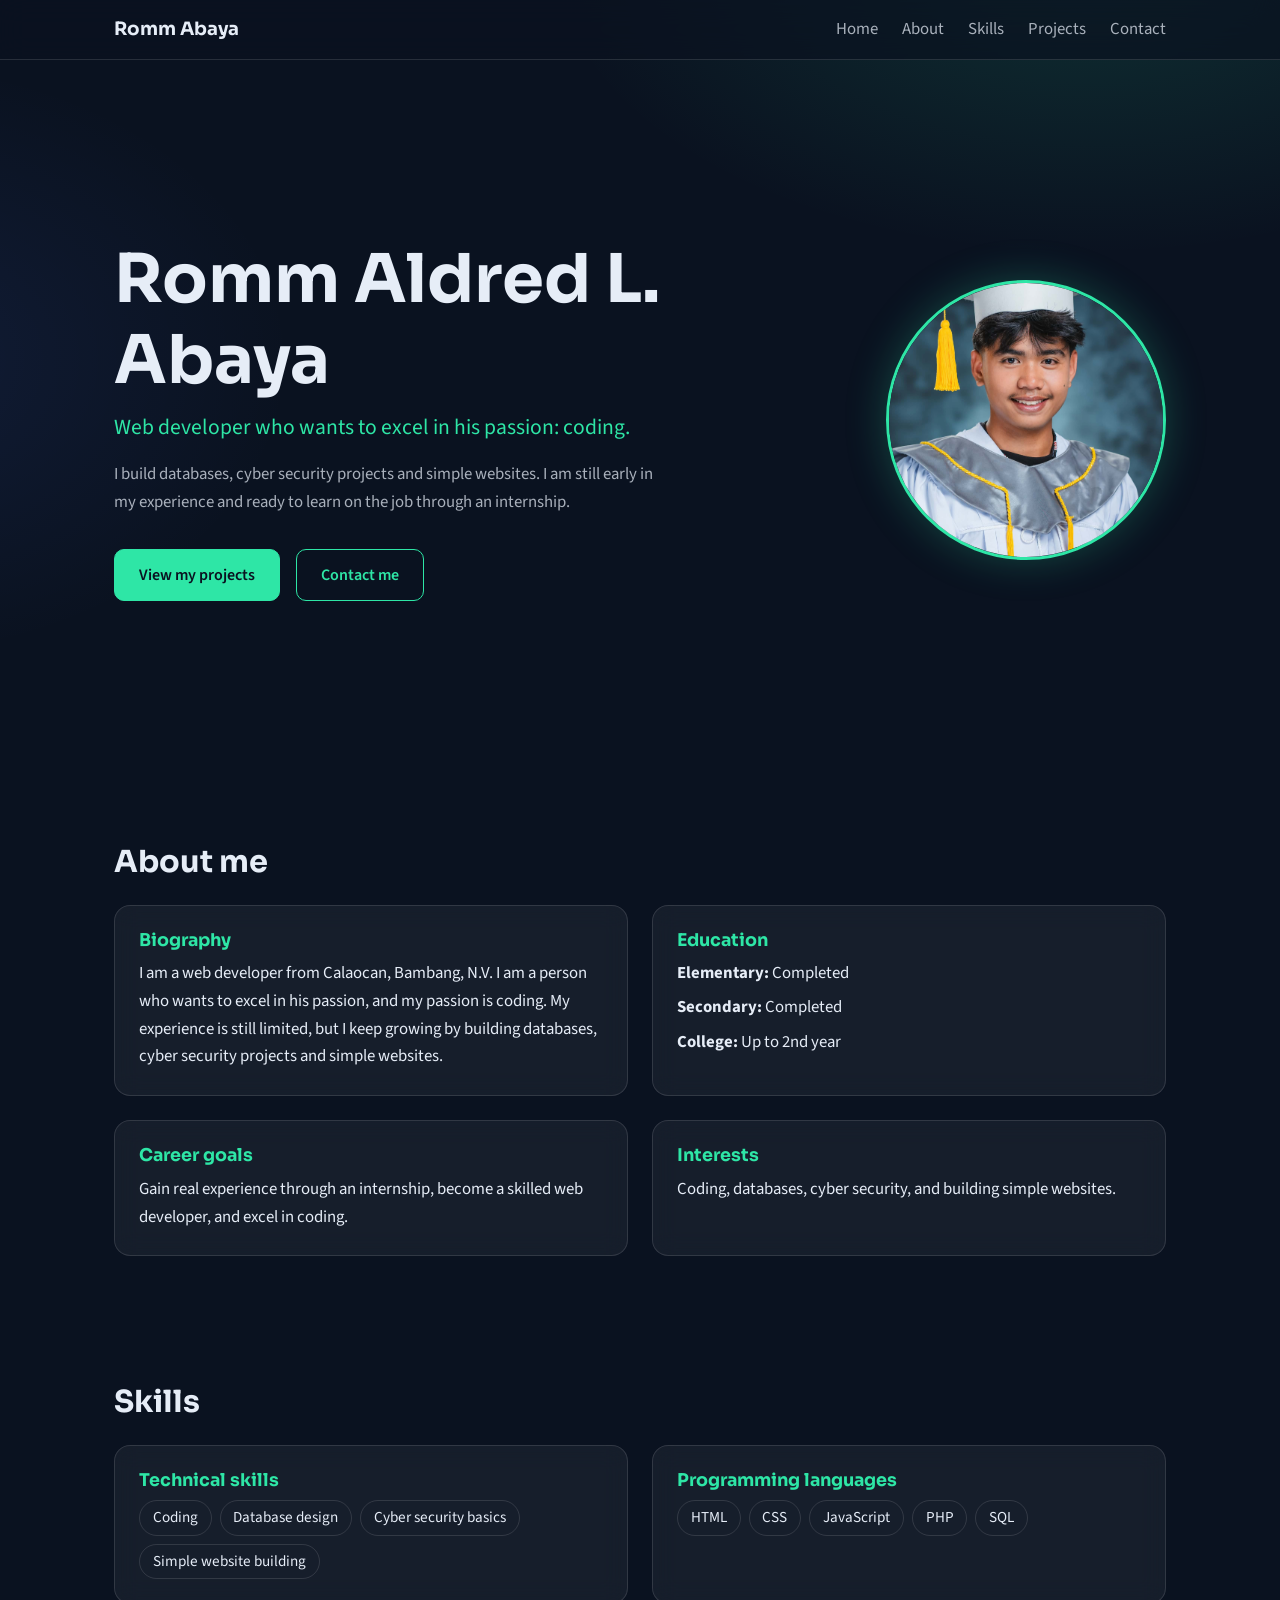
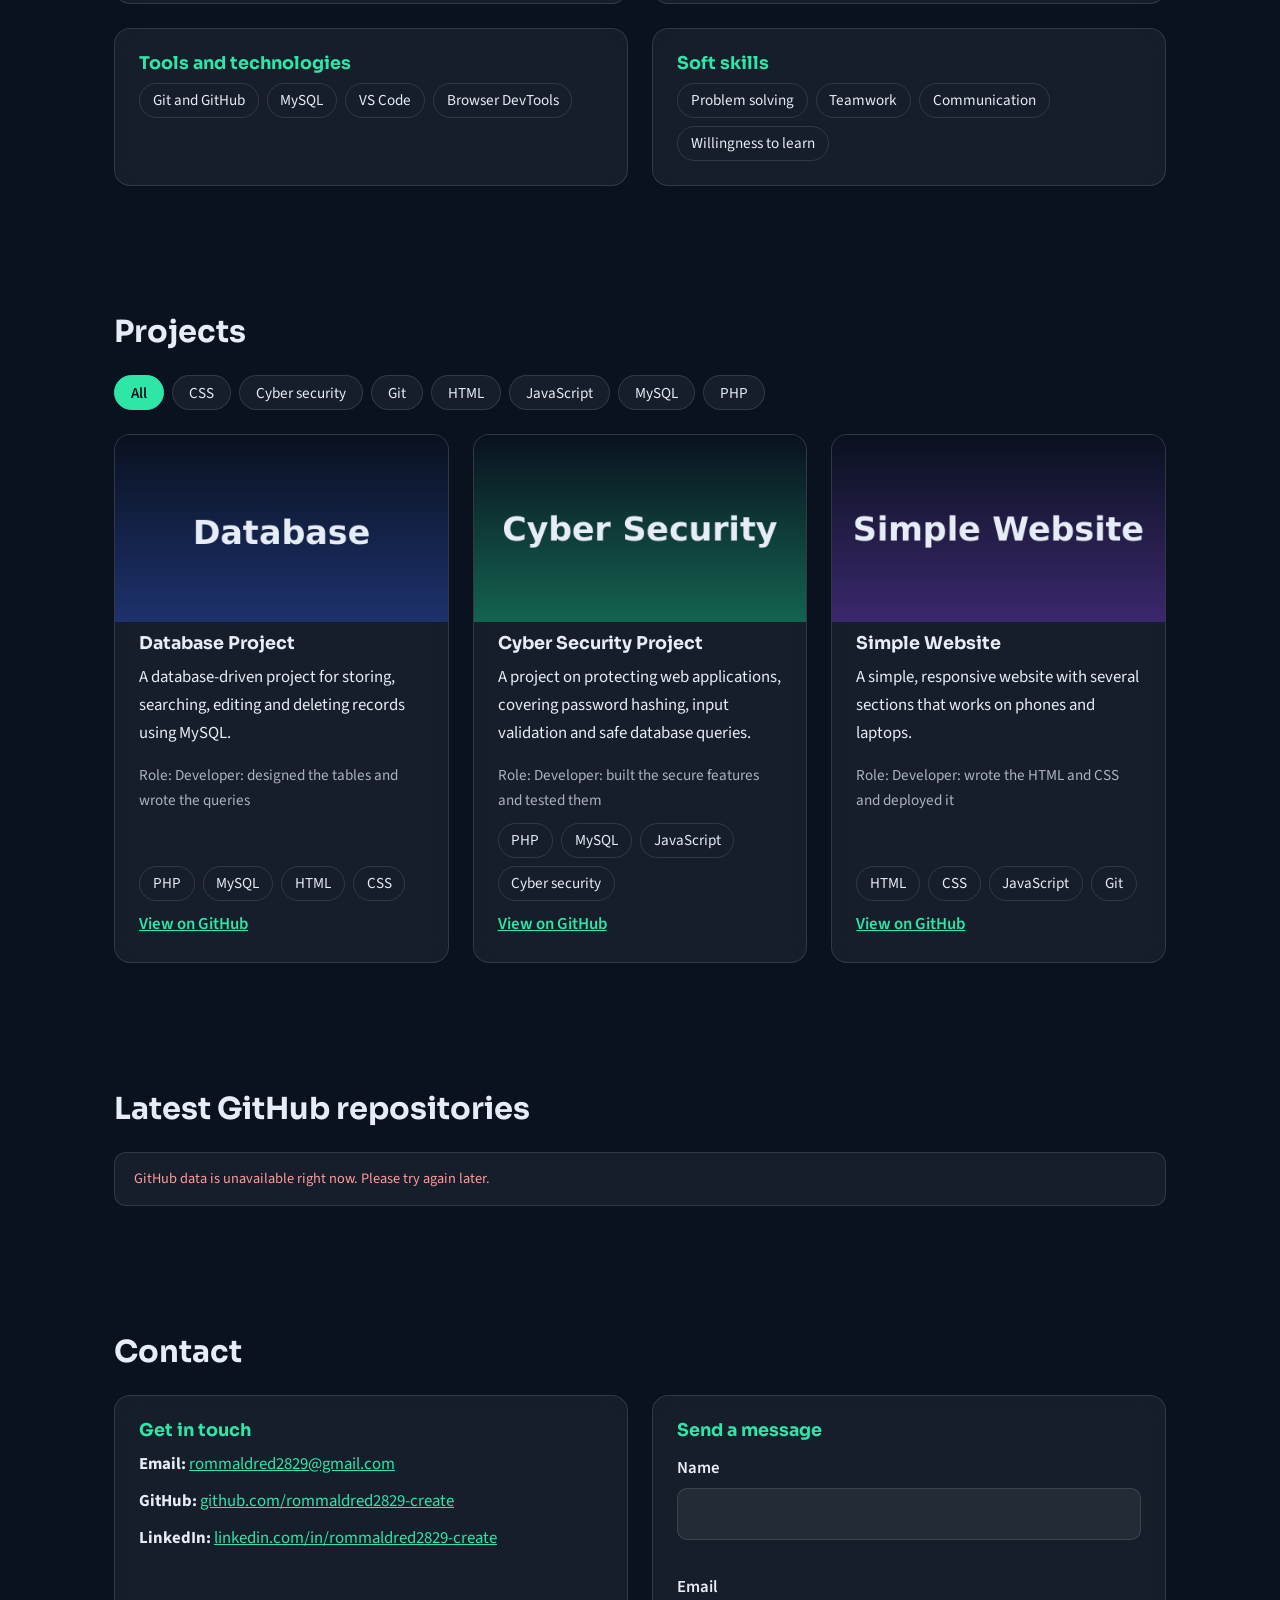
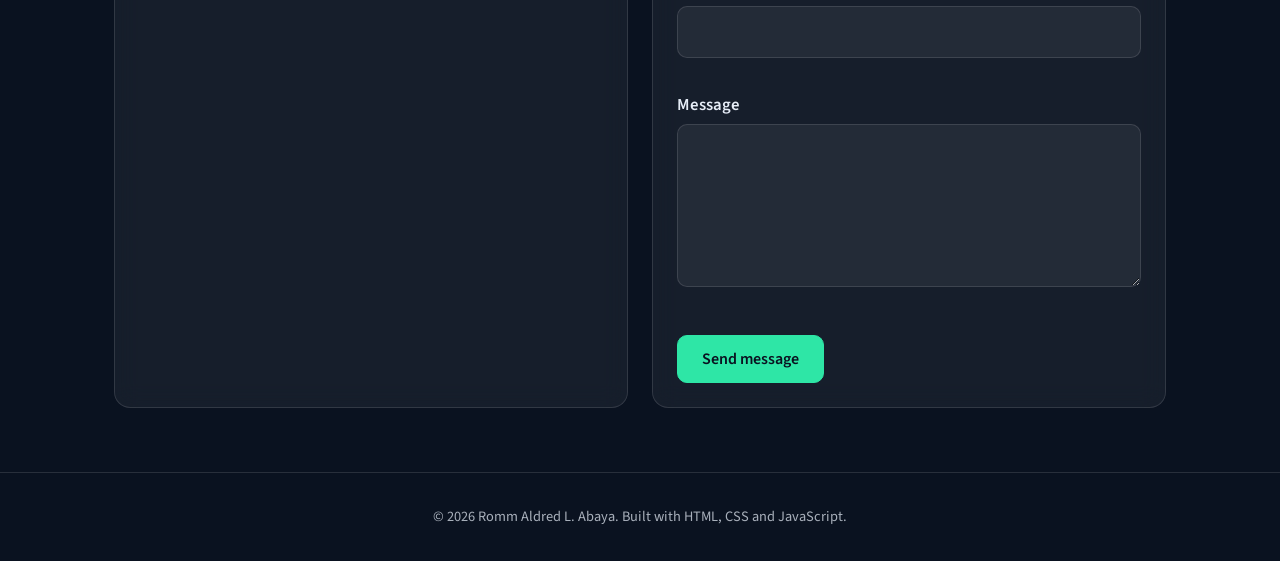
==== index.html @ c10dbfee "First version of my portfolio" ====
<!DOCTYPE html>
<html lang="en">
<head>
  <meta charset="UTF-8">
  <meta name="viewport" content="width=device-width, initial-scale=1.0">
  <meta name="description" content="Personal portfolio of Romm Aldred L. Abaya, web developer.">
  <title>Romm Aldred L. Abaya | Web Developer Portfolio</title>
  <link rel="preconnect" href="https://fonts.googleapis.com">
  <link rel="preconnect" href="https://fonts.gstatic.com" crossorigin>
  <link href="https://fonts.googleapis.com/css2?family=Sora:wght@500;700&family=Source+Sans+3:wght@400;600&display=swap" rel="stylesheet">
  <link rel="stylesheet" href="css/style.css">
</head>
<body>

  <!-- NAVIGATION -->
  <header class="site-header">
    <nav class="navbar" aria-label="Main navigation">
      <a href="#home" class="brand">Romm Abaya</a>
      <ul class="nav-links">
        <li><a href="#home">Home</a></li>
        <li><a href="#about">About</a></li>
        <li><a href="#skills">Skills</a></li>
        <li><a href="#projects">Projects</a></li>
        <li><a href="#contact">Contact</a></li>
      </ul>
    </nav>
  </header>

  <main>
    <!-- 1. HOME -->
    <section id="home" class="section hero">
      <div class="hero-text">
        <h1>Romm Aldred L. Abaya</h1>
        <p class="tagline">Web developer who wants to excel in his passion: coding.</p>
        <p class="intro">I build databases, cyber security projects and simple websites. I am still early in my experience and ready to learn on the job through an internship.</p>
        <div class="cta-group">
          <a href="#projects" class="btn btn-primary">View my projects</a>
          <a href="#contact" class="btn btn-ghost">Contact me</a>
        </div>
      </div>
      <img class="profile-photo" src="images/image2/rom.jpg" alt="Profile photo of Romm Aldred L. Abaya" width="280" height="280">
    </section>

    <!-- 2. ABOUT -->
    <section id="about" class="section">
      <h2>About me</h2>
      <div class="grid grid-2">
        <article class="glass">
          <h3>Biography</h3>
          <p>I am a web developer from Calaocan, Bambang, N.V. I am a person who wants to excel in his passion, and my passion is coding. My experience is still limited, but I keep growing by building databases, cyber security projects and simple websites.</p>
        </article>
        <article class="glass">
          <h3>Education</h3>
          <p><strong>Elementary:</strong> Completed</p>
          <p><strong>Secondary:</strong> Completed</p>
          <p><strong>College:</strong> Up to 2nd year</p>
        </article>
        <article class="glass">
          <h3>Career goals</h3>
          <p>Gain real experience through an internship, become a skilled web developer, and excel in coding.</p>
        </article>
        <article class="glass">
          <h3>Interests</h3>
          <p>Coding, databases, cyber security, and building simple websites.</p>
        </article>
      </div>
    </section>

    <!-- 3. SKILLS -->
    <section id="skills" class="section">
      <h2>Skills</h2>
      <div class="grid grid-2">
        <article class="glass">
          <h3>Technical skills</h3>
          <ul class="chips">
            <li>Coding</li><li>Database design</li><li>Cyber security basics</li><li>Simple website building</li>
          </ul>
        </article>
        <article class="glass">
          <h3>Programming languages</h3>
          <ul class="chips">
            <li>HTML</li><li>CSS</li><li>JavaScript</li><li>PHP</li><li>SQL</li>
          </ul>
        </article>
        <article class="glass">
          <h3>Tools and technologies</h3>
          <ul class="chips">
            <li>Git and GitHub</li><li>MySQL</li><li>VS Code</li><li>Browser DevTools</li>
          </ul>
        </article>
        <article class="glass">
          <h3>Soft skills</h3>
          <ul class="chips">
            <li>Problem solving</li><li>Teamwork</li><li>Communication</li><li>Willingness to learn</li>
          </ul>
        </article>
      </div>
    </section>

    <!-- 4. PROJECTS (loaded from data/projects.json) -->
    <section id="projects" class="section">
      <h2>Projects</h2>
      <div class="filter-bar" id="filter-bar" aria-label="Filter projects by technology"></div>
      <div class="grid grid-3" id="project-list" aria-live="polite">
        <p class="status">Loading projects...</p>
      </div>
    </section>

    <!-- 5. LATEST GITHUB REPOSITORIES (REST API) -->
    <section id="repos" class="section">
      <h2>Latest GitHub repositories</h2>
      <ul class="repo-list" id="repo-list" aria-live="polite">
        <li class="status">Loading repositories...</li>
      </ul>
    </section>

    <!-- 6. CONTACT -->
    <section id="contact" class="section">
      <h2>Contact</h2>
      <div class="grid grid-2">
        <article class="glass">
          <h3>Get in touch</h3>
          <ul class="contact-links">
            <li><strong>Email:</strong> <a href="mailto:rommaldred2829@gmail.com">rommaldred2829@gmail.com</a></li>
            <li><strong>GitHub:</strong> <a href="https://github.com/rommaldred2829-create" target="_blank" rel="noopener">github.com/rommaldred2829-create</a></li>
            <li><strong>LinkedIn:</strong> <a href="https://www.linkedin.com/in/rommaldred2829-create" target="_blank" rel="noopener">linkedin.com/in/rommaldred2829-create</a></li>
          </ul>
        </article>
        <article class="glass">
          <h3>Send a message</h3>
          <form id="contact-form" novalidate>
            <label for="name">Name</label>
            <input type="text" id="name" name="name" autocomplete="name">
            <span class="error" id="name-error"></span>

            <label for="email">Email</label>
            <input type="email" id="email" name="email" autocomplete="email">
            <span class="error" id="email-error"></span>

            <label for="message">Message</label>
            <textarea id="message" name="message" rows="5"></textarea>
            <span class="error" id="message-error"></span>

            <button type="submit" class="btn btn-primary">Send message</button>
            <p class="form-success" id="form-success" role="status" hidden>Thank you! Your message was received.</p>
          </form>
        </article>
      </div>
    </section>
  </main>

  <footer class="site-footer">
    <p>&copy; 2026 Romm Aldred L. Abaya. Built with HTML, CSS and JavaScript.</p>
  </footer>

  <script src="js/script.js"></script>
</body>
</html>
---- css/style.css ----
/* =========================================================
   Portfolio styles - Romm Aldred L. Abaya
   Theme: dark, professional, cyber security, glassmorphism
   ========================================================= */

/* ---- Color theme: 3 colors, defined once ---- */
:root {
  --bg: #0a1220;       /* deep navy background */
  --text: #e6edf7;     /* soft white text */
  --accent: #2ee6a6;   /* mint green accent */

  --glass: rgba(255, 255, 255, 0.05);
  --glass-border: rgba(255, 255, 255, 0.12);
  --muted: rgba(230, 237, 247, 0.72);

  --font-heading: "Sora", "Segoe UI", Arial, sans-serif;  /* headings */
  --font-body: "Source Sans 3", "Segoe UI", Arial, sans-serif; /* body */

  --space: 1.5rem;
  --radius: 16px;
}

* { box-sizing: border-box; margin: 0; padding: 0; }

html { scroll-behavior: smooth; scroll-padding-top: 5rem; }

body {
  font-family: var(--font-body);
  font-size: 1.05rem;
  line-height: 1.65;
  color: var(--text);
  background:
    radial-gradient(900px 500px at 85% -5%, rgba(46, 230, 166, 0.14), transparent 60%),
    radial-gradient(700px 500px at -10% 40%, rgba(80, 120, 255, 0.10), transparent 60%),
    var(--bg);
  background-attachment: fixed;
}

h1, h2, h3 { font-family: var(--font-heading); line-height: 1.2; }
h2 { font-size: 1.9rem; margin-bottom: var(--space); }
h3 { font-size: 1.1rem; margin-bottom: 0.6rem; color: var(--accent); }
a { color: var(--accent); }
img { max-width: 100%; display: block; }

:focus-visible { outline: 2px solid var(--accent); outline-offset: 3px; }

/* ---- Navigation: flexbox, sticky, hover effect ---- */
.site-header {
  position: sticky;
  top: 0;
  z-index: 100;
  background: rgba(10, 18, 32, 0.7);
  backdrop-filter: blur(14px);
  -webkit-backdrop-filter: blur(14px);
  border-bottom: 1px solid var(--glass-border);
}
.navbar {
  max-width: 1100px;
  margin: 0 auto;
  padding: 0.9rem var(--space);
  display: flex;
  justify-content: space-between;
  align-items: center;
}
.brand {
  font-family: var(--font-heading);
  font-weight: 700;
  font-size: 1.15rem;
  color: var(--text);
  text-decoration: none;
}
.nav-links { display: flex; gap: 1.5rem; list-style: none; }
.nav-links a {
  color: var(--muted);
  text-decoration: none;
  padding: 0.3rem 0;
  border-bottom: 2px solid transparent;
  transition: color 0.2s, border-color 0.2s;
}
.nav-links a:hover { color: var(--accent); border-color: var(--accent); }

/* ---- Layout ---- */
.section { max-width: 1100px; margin: 0 auto; padding: 4rem var(--space); }

.glass {
  background: var(--glass);
  border: 1px solid var(--glass-border);
  border-radius: var(--radius);
  padding: var(--space);
  backdrop-filter: blur(12px);
  -webkit-backdrop-filter: blur(12px);
}
.glass p + p { margin-top: 0.4rem; }

/* ---- Hero (flexbox) ---- */
.hero {
  display: flex;
  align-items: center;
  justify-content: space-between;
  gap: 3rem;
  min-height: 80vh;
}
.hero-text { max-width: 560px; }
.hero h1 { font-size: clamp(2.6rem, 6vw, 4.2rem); margin-bottom: 0.6rem; }
.tagline { font-size: 1.35rem; color: var(--accent); margin-bottom: 1rem; }
.intro { color: var(--muted); margin-bottom: 2rem; }
.cta-group { display: flex; gap: 1rem; flex-wrap: wrap; }

.profile-photo {
  width: 280px;
  height: 280px;
  object-fit: cover;
  border-radius: 50%;
  border: 3px solid var(--accent);
  box-shadow: 0 0 40px rgba(46, 230, 166, 0.25);
}

/* ---- Buttons ---- */
.btn {
  display: inline-block;
  padding: 0.75rem 1.5rem;
  border-radius: 10px;
  font-family: var(--font-body);
  font-size: 1rem;
  font-weight: 600;
  text-decoration: none;
  cursor: pointer;
  border: 1px solid var(--accent);
  transition: transform 0.15s, background 0.2s, color 0.2s;
}
.btn-primary { background: var(--accent); color: var(--bg); }
.btn-primary:hover { transform: translateY(-2px); }
.btn-ghost { background: transparent; color: var(--accent); }
.btn-ghost:hover { background: rgba(46, 230, 166, 0.12); }

/* ---- Grid: 3 columns on wide screens ---- */
.grid { display: grid; gap: var(--space); }
.grid-2 { grid-template-columns: repeat(2, 1fr); }
.grid-3 { grid-template-columns: repeat(3, 1fr); }

/* ---- Skill chips ---- */
.chips { list-style: none; display: flex; flex-wrap: wrap; gap: 0.5rem; }
.chips li {
  padding: 0.25rem 0.8rem;
  border: 1px solid var(--glass-border);
  border-radius: 999px;
  font-size: 0.95rem;
}

/* ---- Project cards ---- */
.project-card { display: flex; flex-direction: column; gap: 0.7rem; padding: 0; overflow: hidden; }
.project-card img { width: 100%; aspect-ratio: 16 / 9; object-fit: cover; background: rgba(255,255,255,0.04); }
.project-body { padding: 0 var(--space) var(--space); display: flex; flex-direction: column; gap: 0.6rem; flex: 1; }
.project-body h3 { color: var(--text); margin: 0; }
.project-role { color: var(--muted); font-size: 0.95rem; }
.project-body .chips { margin-top: auto; }
.project-link { font-weight: 600; }

/* ---- Filter (own feature) ---- */
.filter-bar { display: flex; flex-wrap: wrap; gap: 0.5rem; margin-bottom: var(--space); }
.filter-btn {
  font-family: var(--font-body);
  font-size: 0.95rem;
  padding: 0.35rem 1rem;
  border-radius: 999px;
  border: 1px solid var(--glass-border);
  background: var(--glass);
  color: var(--text);
  cursor: pointer;
  transition: border-color 0.2s, color 0.2s;
}
.filter-btn:hover { border-color: var(--accent); color: var(--accent); }
.filter-btn.active { background: var(--accent); border-color: var(--accent); color: var(--bg); font-weight: 600; }

/* ---- GitHub repository list ---- */
.repo-list { list-style: none; display: grid; gap: 0.8rem; }
.repo-list li {
  display: flex;
  justify-content: space-between;
  align-items: center;
  gap: 1rem;
  padding: 0.9rem 1.2rem;
  background: var(--glass);
  border: 1px solid var(--glass-border);
  border-radius: 12px;
}
.repo-list a { font-weight: 600; text-decoration: none; }
.repo-list a:hover { text-decoration: underline; }
.repo-lang { color: var(--muted); font-size: 0.95rem; }

.status { color: var(--muted); }
.status.error { color: #ff9b9b; }

/* ---- Contact form ---- */
.contact-links { list-style: none; display: grid; gap: 0.6rem; word-break: break-word; }
form label { display: block; margin-top: 0.9rem; font-weight: 600; }
form input, form textarea {
  width: 100%;
  margin-top: 0.3rem;
  padding: 0.7rem 0.9rem;
  font: inherit;
  color: var(--text);
  background: rgba(255, 255, 255, 0.06);
  border: 1px solid var(--glass-border);
  border-radius: 10px;
}
form input:focus, form textarea:focus { outline: none; border-color: var(--accent); }
form input.invalid, form textarea.invalid { border-color: #ff9b9b; }
form .btn { margin-top: 1.2rem; }
.error { display: block; min-height: 1.2rem; color: #ff9b9b; font-size: 0.9rem; }
.form-success { margin-top: 1rem; color: var(--accent); font-weight: 600; }

.site-footer {
  text-align: center;
  padding: 2rem var(--space);
  color: var(--muted);
  font-size: 0.9rem;
  border-top: 1px solid var(--glass-border);
}

/* ---- Media queries: 3 columns -> 2 -> 1 ---- */
@media (max-width: 992px) {          /* tablet: 2 columns */
  .grid-3 { grid-template-columns: repeat(2, 1fr); }
  .hero { gap: 2rem; }
  .profile-photo { width: 220px; height: 220px; }
}

@media (max-width: 640px) {          /* phone: 1 column */
  .grid-2, .grid-3 { grid-template-columns: 1fr; }
  .navbar { flex-direction: column; gap: 0.5rem; }
  .nav-links { gap: 1rem; font-size: 0.95rem; }
  .hero { flex-direction: column-reverse; text-align: center; min-height: auto; padding-top: 2.5rem; }
  .cta-group { justify-content: center; }
  .repo-list li { flex-direction: column; align-items: flex-start; gap: 0.2rem; }
  html { scroll-padding-top: 7rem; }
}

@media (prefers-reduced-motion: reduce) {
  html { scroll-behavior: auto; }
  * { transition: none !important; }
}
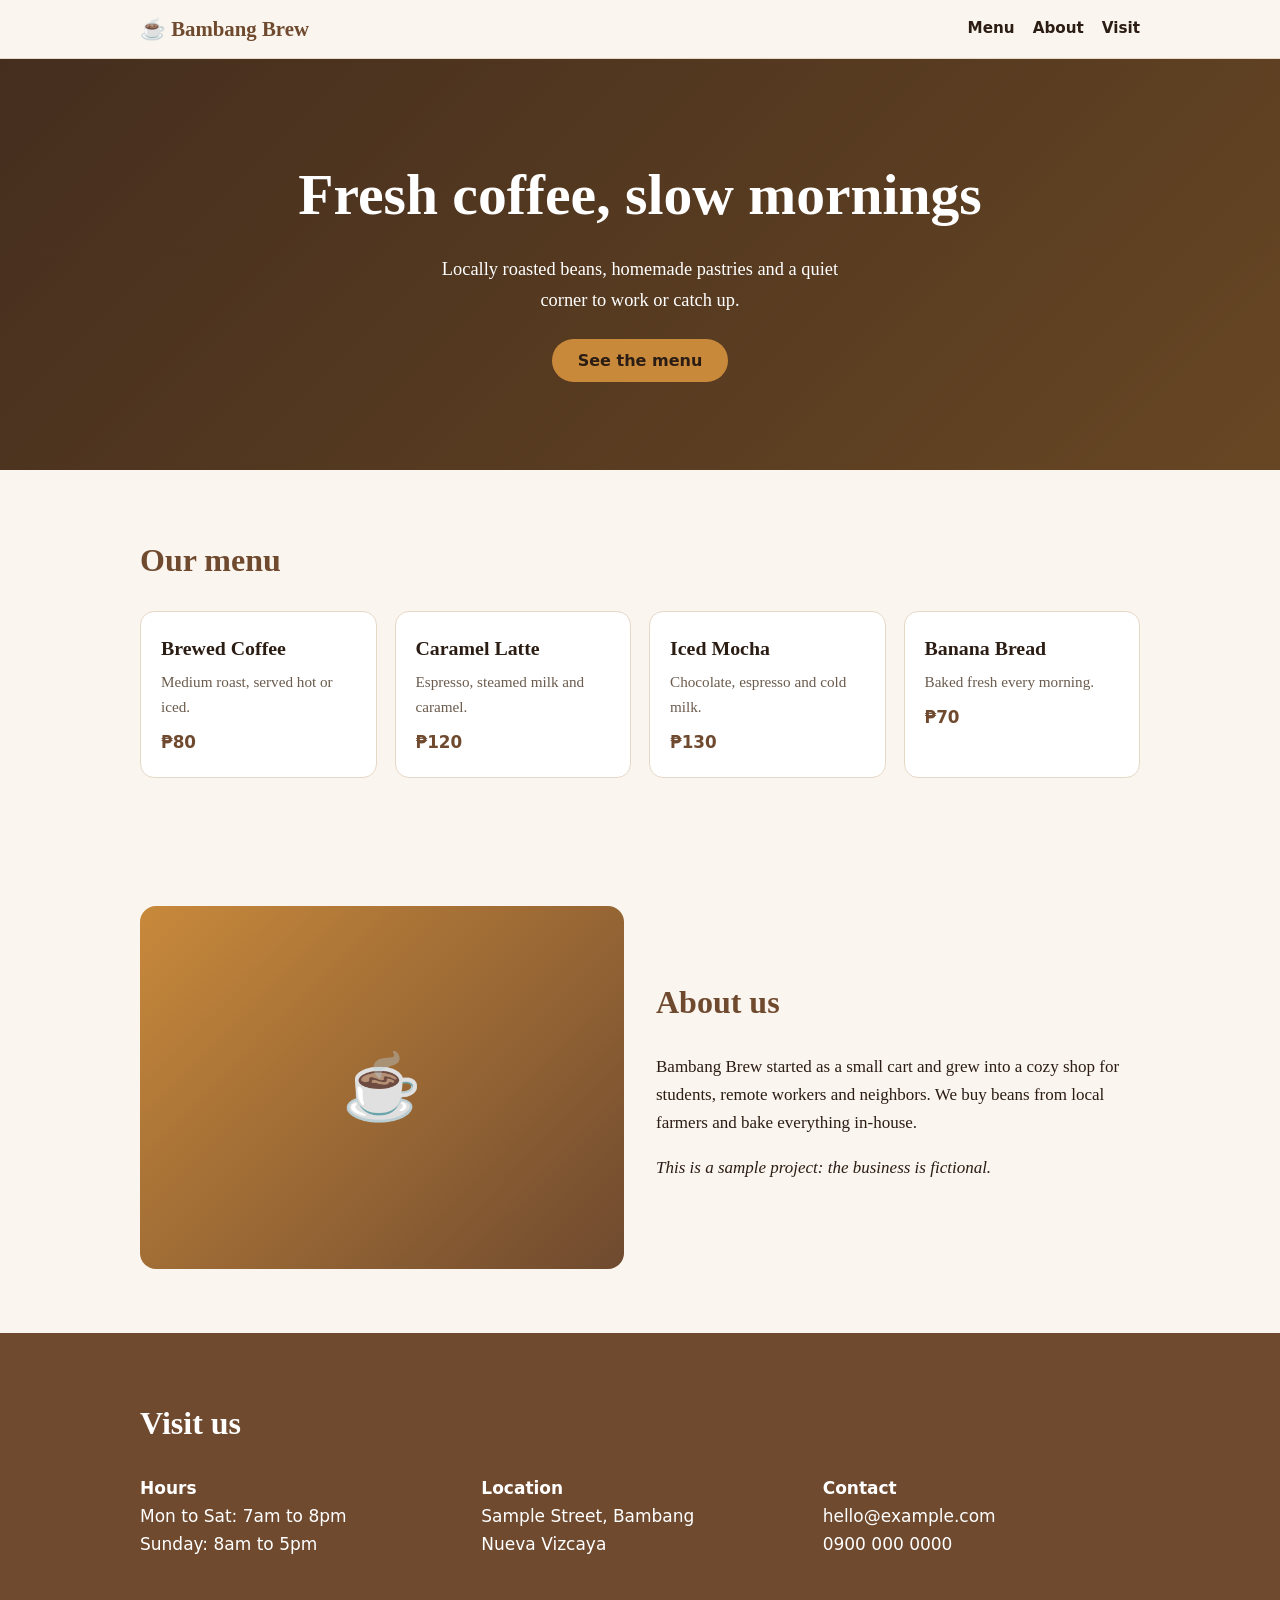
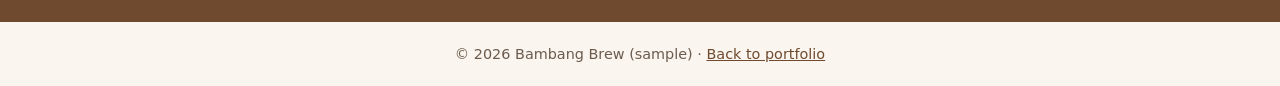
==== commit c3ffed6f: "Add files via upload" ====
--- a/index.html
+++ b/index.html
@@ -1,158 +1,87 @@
 <!DOCTYPE html>
 <html lang="en">
 <head>
-  <meta charset="UTF-8">
-  <meta name="viewport" content="width=device-width, initial-scale=1.0">
-  <meta name="description" content="Personal portfolio of Romm Aldred L. Abaya, web developer.">
-  <title>Romm Aldred L. Abaya | Web Developer Portfolio</title>
-  <link rel="preconnect" href="https://fonts.googleapis.com">
-  <link rel="preconnect" href="https://fonts.gstatic.com" crossorigin>
-  <link href="https://fonts.googleapis.com/css2?family=Sora:wght@500;700&family=Source+Sans+3:wght@400;600&display=swap" rel="stylesheet">
-  <link rel="stylesheet" href="css/style.css">
+<meta charset="UTF-8">
+<meta name="viewport" content="width=device-width, initial-scale=1">
+<title>Bambang Brew | Sample coffee shop website</title>
+<meta name="description" content="Sample small business website: a fictional coffee shop.">
+<style>
+:root{--cream:#faf5ee;--ink:#2b1d14;--brown:#6f4a2f;--gold:#c8893b;--card:#fff}
+*{box-sizing:border-box}
+html{scroll-behavior:smooth}
+body{margin:0;background:var(--cream);color:var(--ink);font:17px/1.65 Georgia,"Times New Roman",serif}
+a{color:inherit}
+.wrap{width:min(1000px,100% - 32px);margin-inline:auto}
+header{position:sticky;top:0;background:rgba(250,245,238,.95);border-bottom:1px solid #e6d8c6;z-index:10}
+header .wrap{display:flex;flex-wrap:wrap;align-items:center;justify-content:space-between;gap:8px 20px;padding:12px 0}
+.brand{font-weight:700;font-size:1.3rem;text-decoration:none;color:var(--brown)}
+nav{display:flex;gap:18px;font:600 .95rem system-ui,sans-serif}
+nav a{text-decoration:none;padding:4px 0;border-bottom:2px solid transparent}
+nav a:hover,nav a:focus-visible{border-color:var(--gold);outline:none}
+.hero{padding:88px 0;text-align:center;background:linear-gradient(rgba(43,29,20,.62),rgba(43,29,20,.62)),linear-gradient(135deg,#6f4a2f,#c8893b);color:#fff}
+.hero h1{font-size:clamp(2.2rem,6vw,3.6rem);margin:0 0 12px}
+.hero p{max-width:46ch;margin:0 auto 24px;font-size:1.15rem}
+.btn{display:inline-block;padding:12px 26px;border-radius:99px;background:var(--gold);color:#2b1d14;font:700 1rem system-ui,sans-serif;text-decoration:none;transition:transform .2s}
+.btn:hover{transform:translateY(-3px)}
+section{padding:64px 0}
+h2{font-size:2rem;margin:0 0 24px;color:var(--brown)}
+.menu{display:grid;grid-template-columns:repeat(auto-fit,minmax(220px,1fr));gap:18px}
+.item{background:var(--card);border:1px solid #e6d8c6;border-radius:14px;padding:20px}
+.item h3{margin:0 0 4px}
+.item p{margin:0 0 10px;color:#6b5b4d;font-size:.95rem}
+.price{font:700 1.05rem system-ui,sans-serif;color:var(--brown)}
+.about{display:grid;grid-template-columns:1fr 1fr;gap:32px;align-items:center}
+.photo{aspect-ratio:4/3;border-radius:16px;background:linear-gradient(135deg,#c8893b,#6f4a2f);display:grid;place-items:center;font-size:4rem}
+.info{background:var(--brown);color:#fff}
+.info h2{color:#fff}
+.info .cols{display:grid;grid-template-columns:repeat(auto-fit,minmax(220px,1fr));gap:24px;font-family:system-ui,sans-serif}
+footer{padding:24px 0;text-align:center;font:.9rem system-ui,sans-serif;color:#6b5b4d}
+footer a{color:var(--brown)}
+@media(max-width:700px){.about{grid-template-columns:1fr}.hero{padding:64px 0}}
+</style>
 </head>
 <body>
+<header>
+  <div class="wrap">
+    <a class="brand" href="#top">&#9749; Bambang Brew</a>
+    <nav aria-label="Main"><a href="#menu">Menu</a><a href="#about">About</a><a href="#visit">Visit</a></nav>
+  </div>
+</header>
+<main id="top">
+  <div class="hero"><div class="wrap">
+    <h1>Fresh coffee, slow mornings</h1>
+    <p>Locally roasted beans, homemade pastries and a quiet corner to work or catch up.</p>
+    <a class="btn" href="#menu">See the menu</a>
+  </div></div>
 
-  <!-- NAVIGATION -->
-  <header class="site-header">
-    <nav class="navbar" aria-label="Main navigation">
-      <a href="#home" class="brand">Romm Abaya</a>
-      <ul class="nav-links">
-        <li><a href="#home">Home</a></li>
-        <li><a href="#about">About</a></li>
-        <li><a href="#skills">Skills</a></li>
-        <li><a href="#projects">Projects</a></li>
-        <li><a href="#contact">Contact</a></li>
-      </ul>
-    </nav>
-  </header>
+  <section id="menu"><div class="wrap">
+    <h2>Our menu</h2>
+    <div class="menu">
+      <article class="item"><h3>Brewed Coffee</h3><p>Medium roast, served hot or iced.</p><span class="price">&#8369;80</span></article>
+      <article class="item"><h3>Caramel Latte</h3><p>Espresso, steamed milk and caramel.</p><span class="price">&#8369;120</span></article>
+      <article class="item"><h3>Iced Mocha</h3><p>Chocolate, espresso and cold milk.</p><span class="price">&#8369;130</span></article>
+      <article class="item"><h3>Banana Bread</h3><p>Baked fresh every morning.</p><span class="price">&#8369;70</span></article>
+    </div>
+  </div></section>
 
-  <main>
-    <!-- 1. HOME -->
-    <section id="home" class="section hero">
-      <div class="hero-text">
-        <h1>Romm Aldred L. Abaya</h1>
-        <p class="tagline">Web developer who wants to excel in his passion: coding.</p>
-        <p class="intro">I build databases, cyber security projects and simple websites. I am still early in my experience and ready to learn on the job through an internship.</p>
-        <div class="cta-group">
-          <a href="#projects" class="btn btn-primary">View my projects</a>
-          <a href="#contact" class="btn btn-ghost">Contact me</a>
-        </div>
-      </div>
-      <img class="profile-photo" src="images/image2/rom.jpg" alt="Profile photo of Romm Aldred L. Abaya" width="280" height="280">
-    </section>
+  <section id="about"><div class="wrap about">
+    <div class="photo" role="img" aria-label="Illustration of a coffee cup">&#9749;</div>
+    <div>
+      <h2>About us</h2>
+      <p>Bambang Brew started as a small cart and grew into a cozy shop for students, remote workers and neighbors. We buy beans from local farmers and bake everything in-house.</p>
+      <p><em>This is a sample project: the business is fictional.</em></p>
+    </div>
+  </div></section>
 
-    <!-- 2. ABOUT -->
-    <section id="about" class="section">
-      <h2>About me</h2>
-      <div class="grid grid-2">
-        <article class="glass">
-          <h3>Biography</h3>
-          <p>I am a web developer from Calaocan, Bambang, N.V. I am a person who wants to excel in his passion, and my passion is coding. My experience is still limited, but I keep growing by building databases, cyber security projects and simple websites.</p>
-        </article>
-        <article class="glass">
-          <h3>Education</h3>
-          <p><strong>Elementary:</strong> Completed</p>
-          <p><strong>Secondary:</strong> Completed</p>
-          <p><strong>College:</strong> Up to 2nd year</p>
-        </article>
-        <article class="glass">
-          <h3>Career goals</h3>
-          <p>Gain real experience through an internship, become a skilled web developer, and excel in coding.</p>
-        </article>
-        <article class="glass">
-          <h3>Interests</h3>
-          <p>Coding, databases, cyber security, and building simple websites.</p>
-        </article>
-      </div>
-    </section>
-
-    <!-- 3. SKILLS -->
-    <section id="skills" class="section">
-      <h2>Skills</h2>
-      <div class="grid grid-2">
-        <article class="glass">
-          <h3>Technical skills</h3>
-          <ul class="chips">
-            <li>Coding</li><li>Database design</li><li>Cyber security basics</li><li>Simple website building</li>
-          </ul>
-        </article>
-        <article class="glass">
-          <h3>Programming languages</h3>
-          <ul class="chips">
-            <li>HTML</li><li>CSS</li><li>JavaScript</li><li>PHP</li><li>SQL</li>
-          </ul>
-        </article>
-        <article class="glass">
-          <h3>Tools and technologies</h3>
-          <ul class="chips">
-            <li>Git and GitHub</li><li>MySQL</li><li>VS Code</li><li>Browser DevTools</li>
-          </ul>
-        </article>
-        <article class="glass">
-          <h3>Soft skills</h3>
-          <ul class="chips">
-            <li>Problem solving</li><li>Teamwork</li><li>Communication</li><li>Willingness to learn</li>
-          </ul>
-        </article>
-      </div>
-    </section>
-
-    <!-- 4. PROJECTS (loaded from data/projects.json) -->
-    <section id="projects" class="section">
-      <h2>Projects</h2>
-      <div class="filter-bar" id="filter-bar" aria-label="Filter projects by technology"></div>
-      <div class="grid grid-3" id="project-list" aria-live="polite">
-        <p class="status">Loading projects...</p>
-      </div>
-    </section>
-
-    <!-- 5. LATEST GITHUB REPOSITORIES (REST API) -->
-    <section id="repos" class="section">
-      <h2>Latest GitHub repositories</h2>
-      <ul class="repo-list" id="repo-list" aria-live="polite">
-        <li class="status">Loading repositories...</li>
-      </ul>
-    </section>
-
-    <!-- 6. CONTACT -->
-    <section id="contact" class="section">
-      <h2>Contact</h2>
-      <div class="grid grid-2">
-        <article class="glass">
-          <h3>Get in touch</h3>
-          <ul class="contact-links">
-            <li><strong>Email:</strong> <a href="mailto:rommaldred2829@gmail.com">rommaldred2829@gmail.com</a></li>
-            <li><strong>GitHub:</strong> <a href="https://github.com/rommaldred2829-create" target="_blank" rel="noopener">github.com/rommaldred2829-create</a></li>
-            <li><strong>LinkedIn:</strong> <a href="https://www.linkedin.com/in/rommaldred2829-create" target="_blank" rel="noopener">linkedin.com/in/rommaldred2829-create</a></li>
-          </ul>
-        </article>
-        <article class="glass">
-          <h3>Send a message</h3>
-          <form id="contact-form" novalidate>
-            <label for="name">Name</label>
-            <input type="text" id="name" name="name" autocomplete="name">
-            <span class="error" id="name-error"></span>
-
-            <label for="email">Email</label>
-            <input type="email" id="email" name="email" autocomplete="email">
-            <span class="error" id="email-error"></span>
-
-            <label for="message">Message</label>
-            <textarea id="message" name="message" rows="5"></textarea>
-            <span class="error" id="message-error"></span>
-
-            <button type="submit" class="btn btn-primary">Send message</button>
-            <p class="form-success" id="form-success" role="status" hidden>Thank you! Your message was received.</p>
-          </form>
-        </article>
-      </div>
-    </section>
-  </main>
-
-  <footer class="site-footer">
-    <p>&copy; 2026 Romm Aldred L. Abaya. Built with HTML, CSS and JavaScript.</p>
-  </footer>
-
-  <script src="js/script.js"></script>
+  <section id="visit" class="info"><div class="wrap">
+    <h2>Visit us</h2>
+    <div class="cols">
+      <div><strong>Hours</strong><br>Mon to Sat: 7am to 8pm<br>Sunday: 8am to 5pm</div>
+      <div><strong>Location</strong><br>Sample Street, Bambang<br>Nueva Vizcaya</div>
+      <div><strong>Contact</strong><br>hello@example.com<br>0900 000 0000</div>
+    </div>
+  </div></section>
+</main>
+<footer>&copy; 2026 Bambang Brew (sample) &middot; <a href="../../index.html">Back to portfolio</a></footer>
 </body>
 </html>
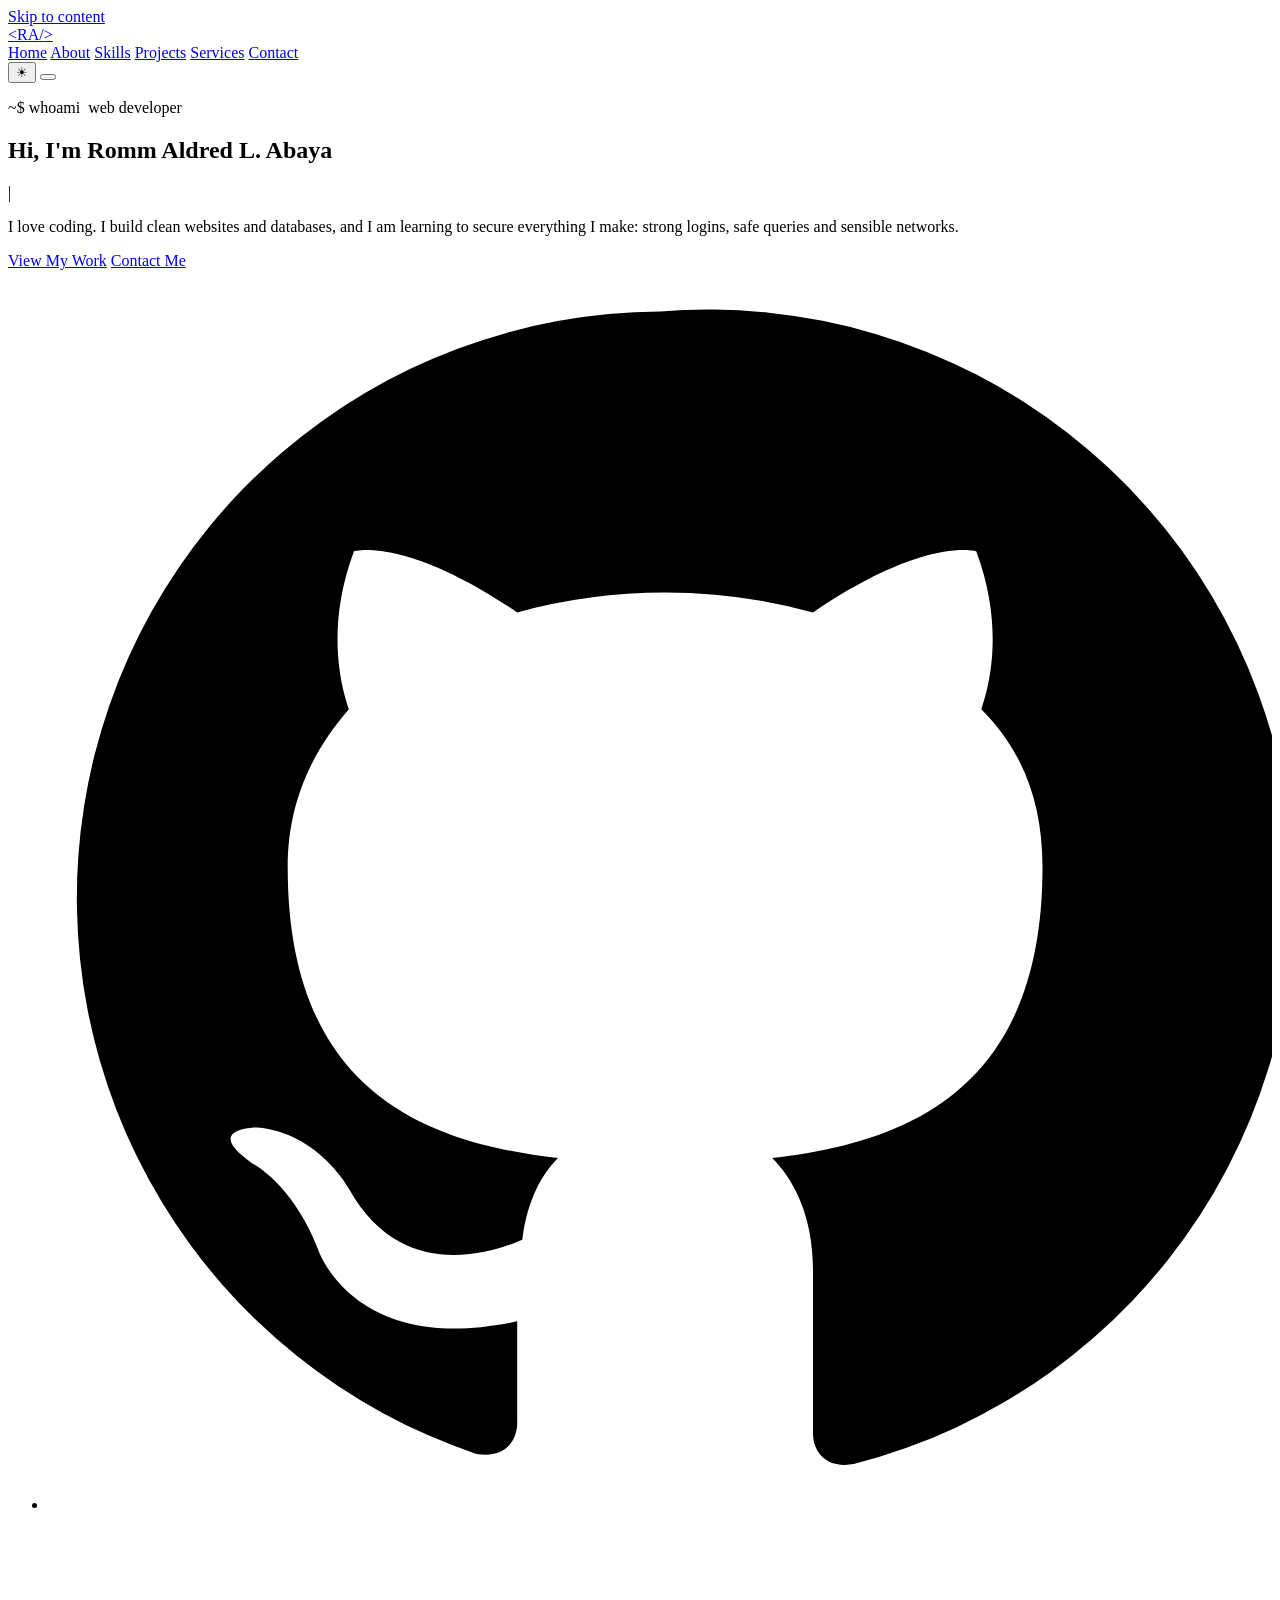
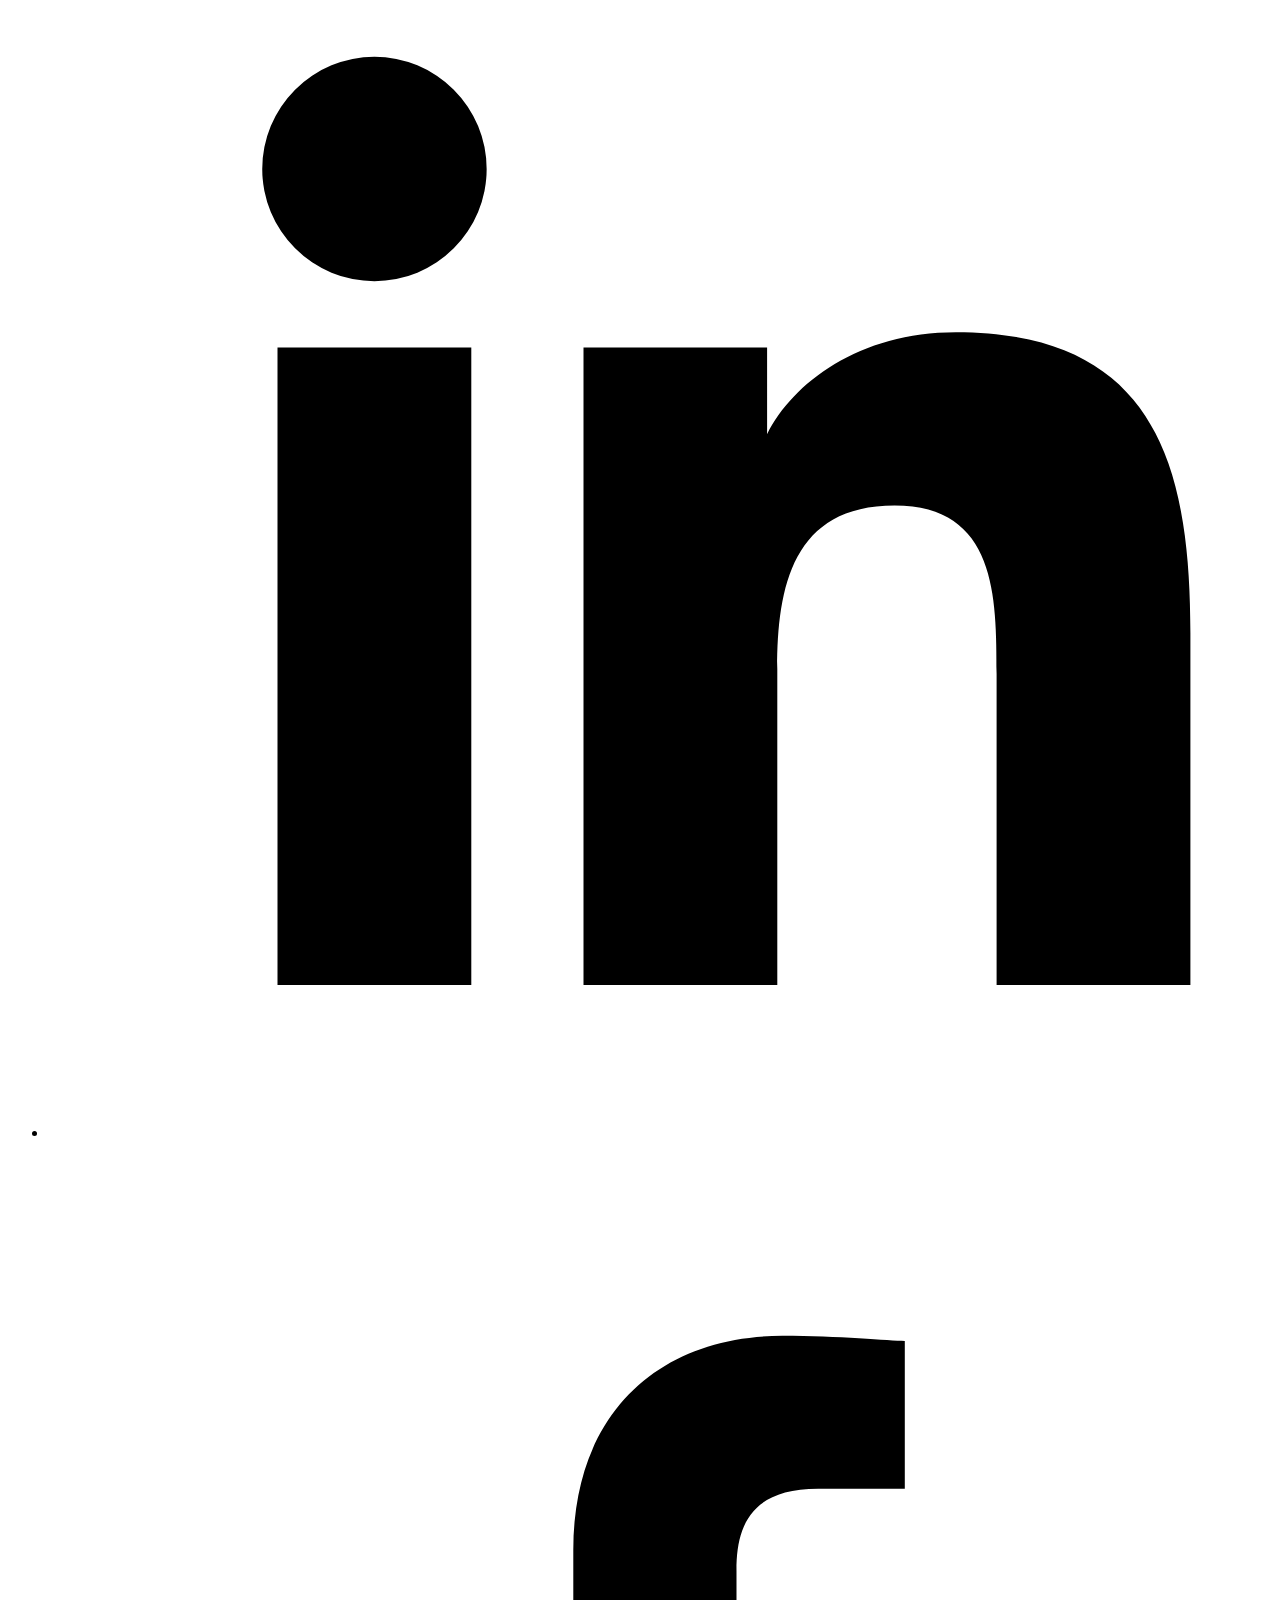
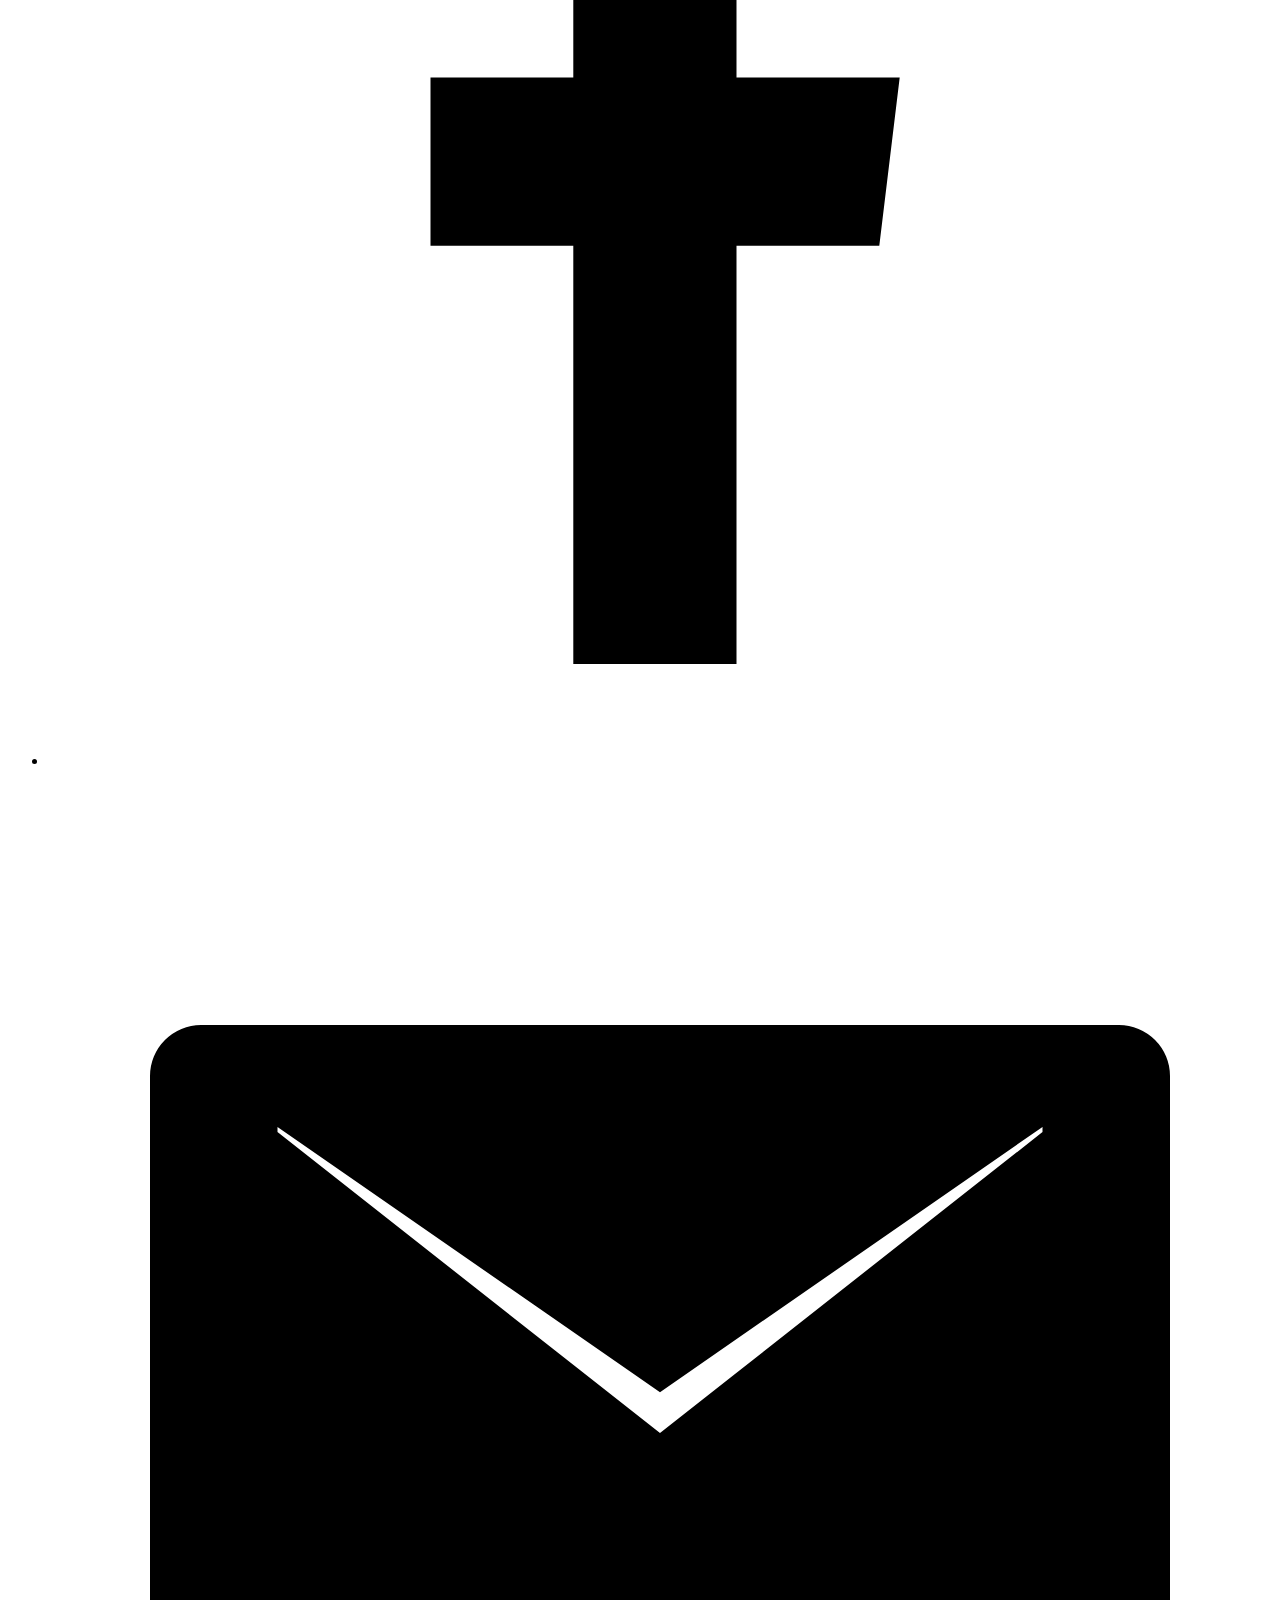
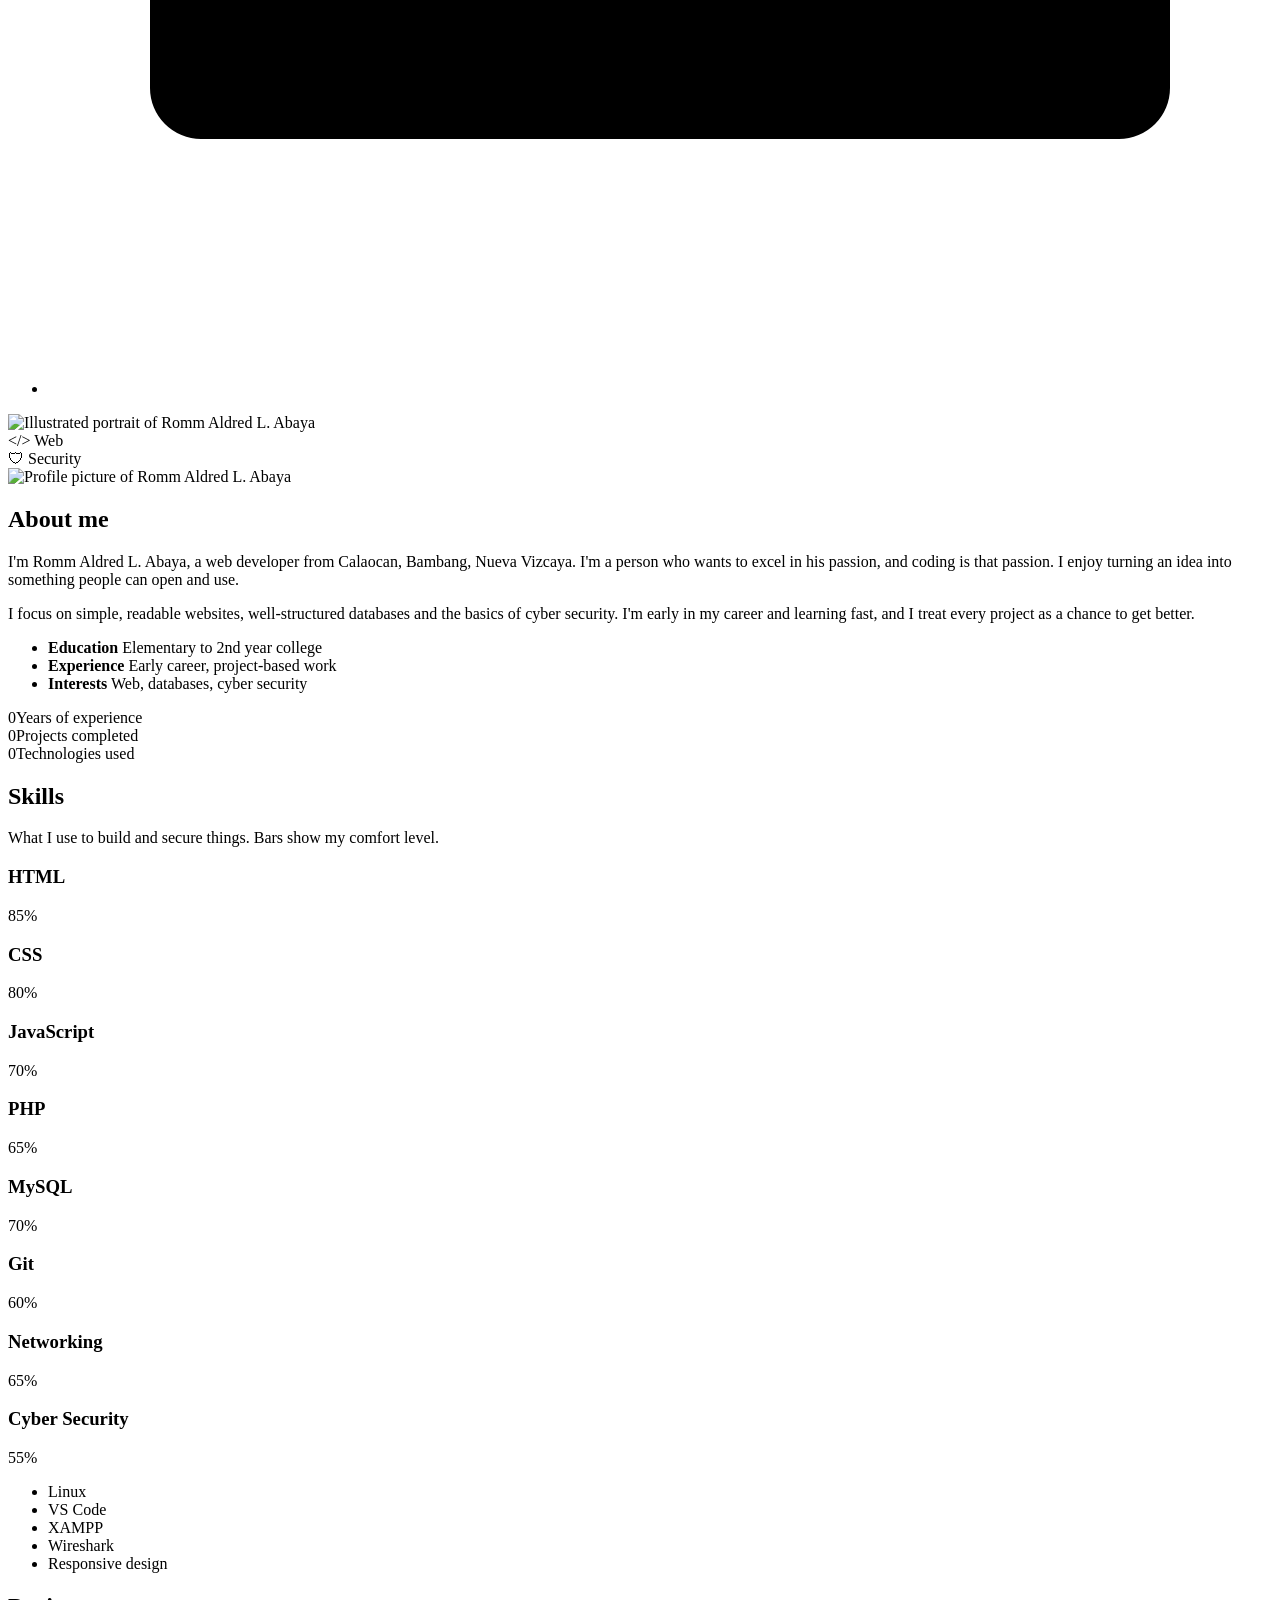
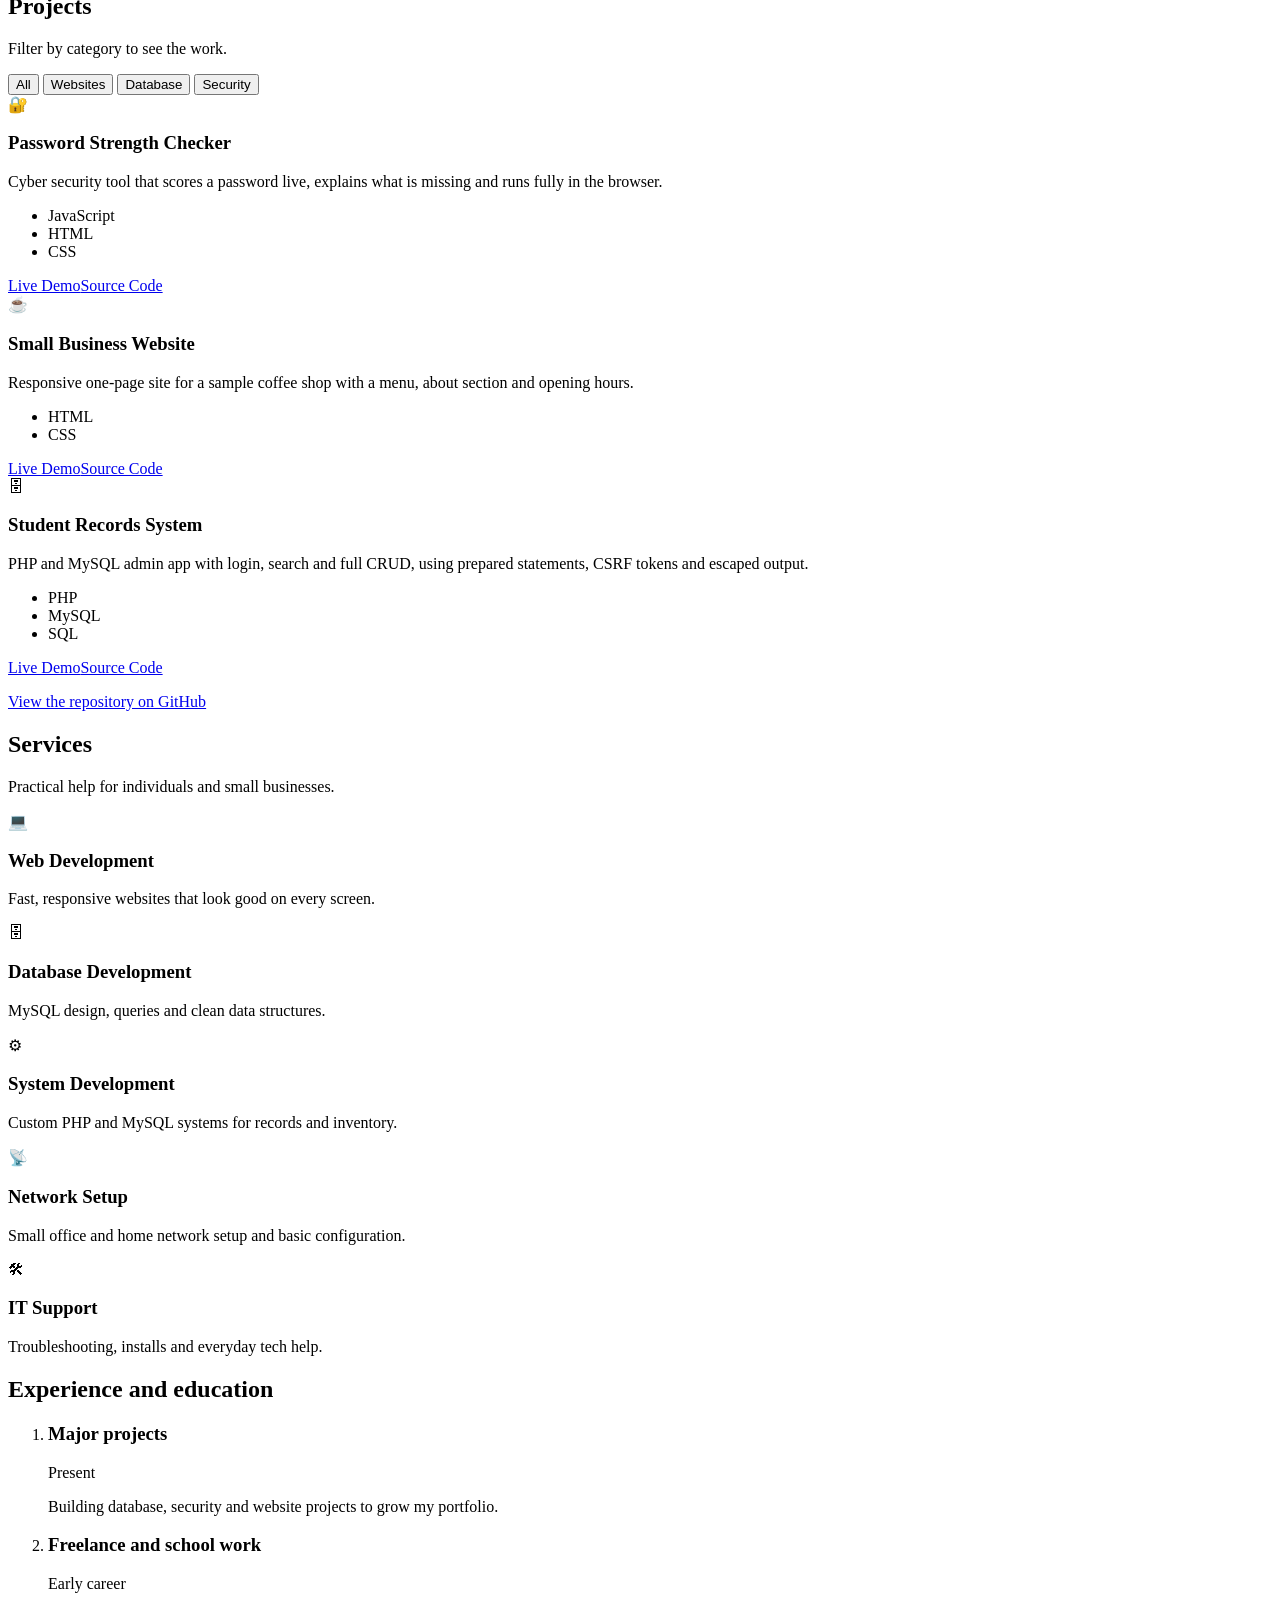
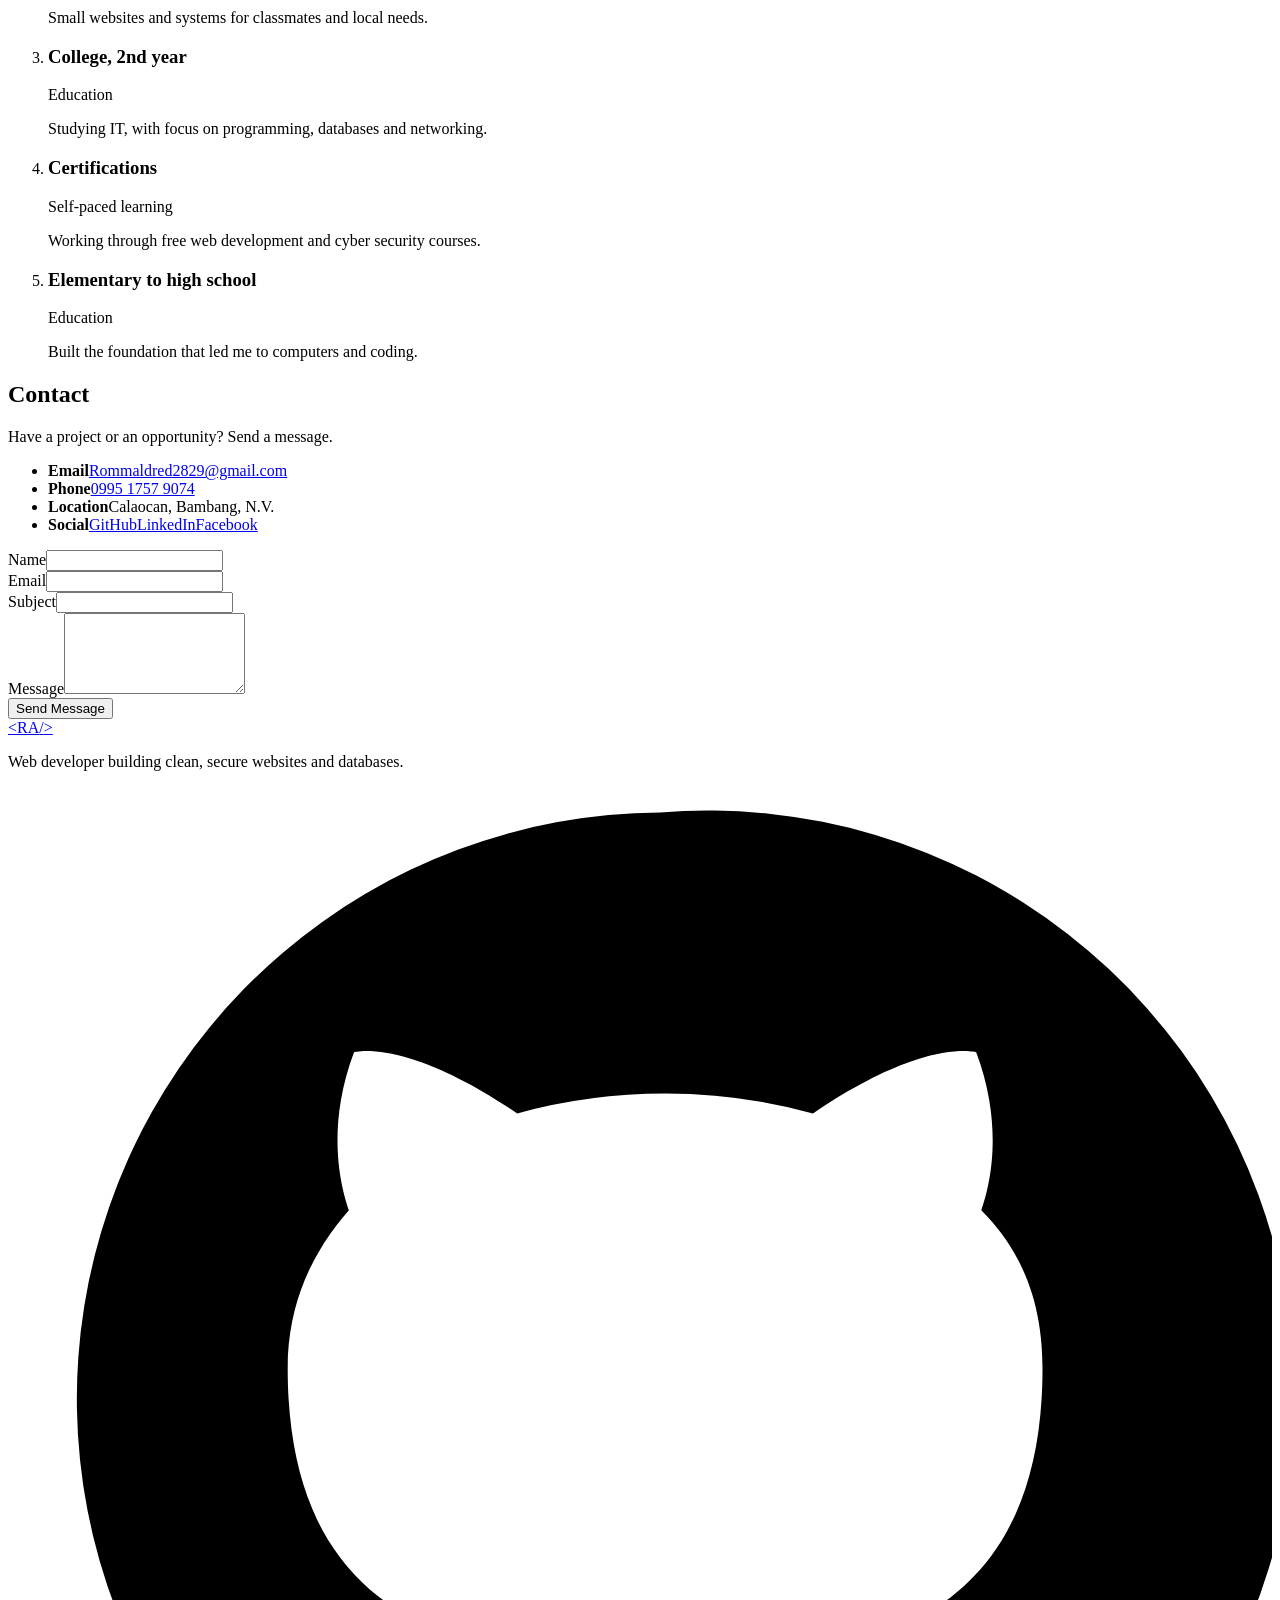
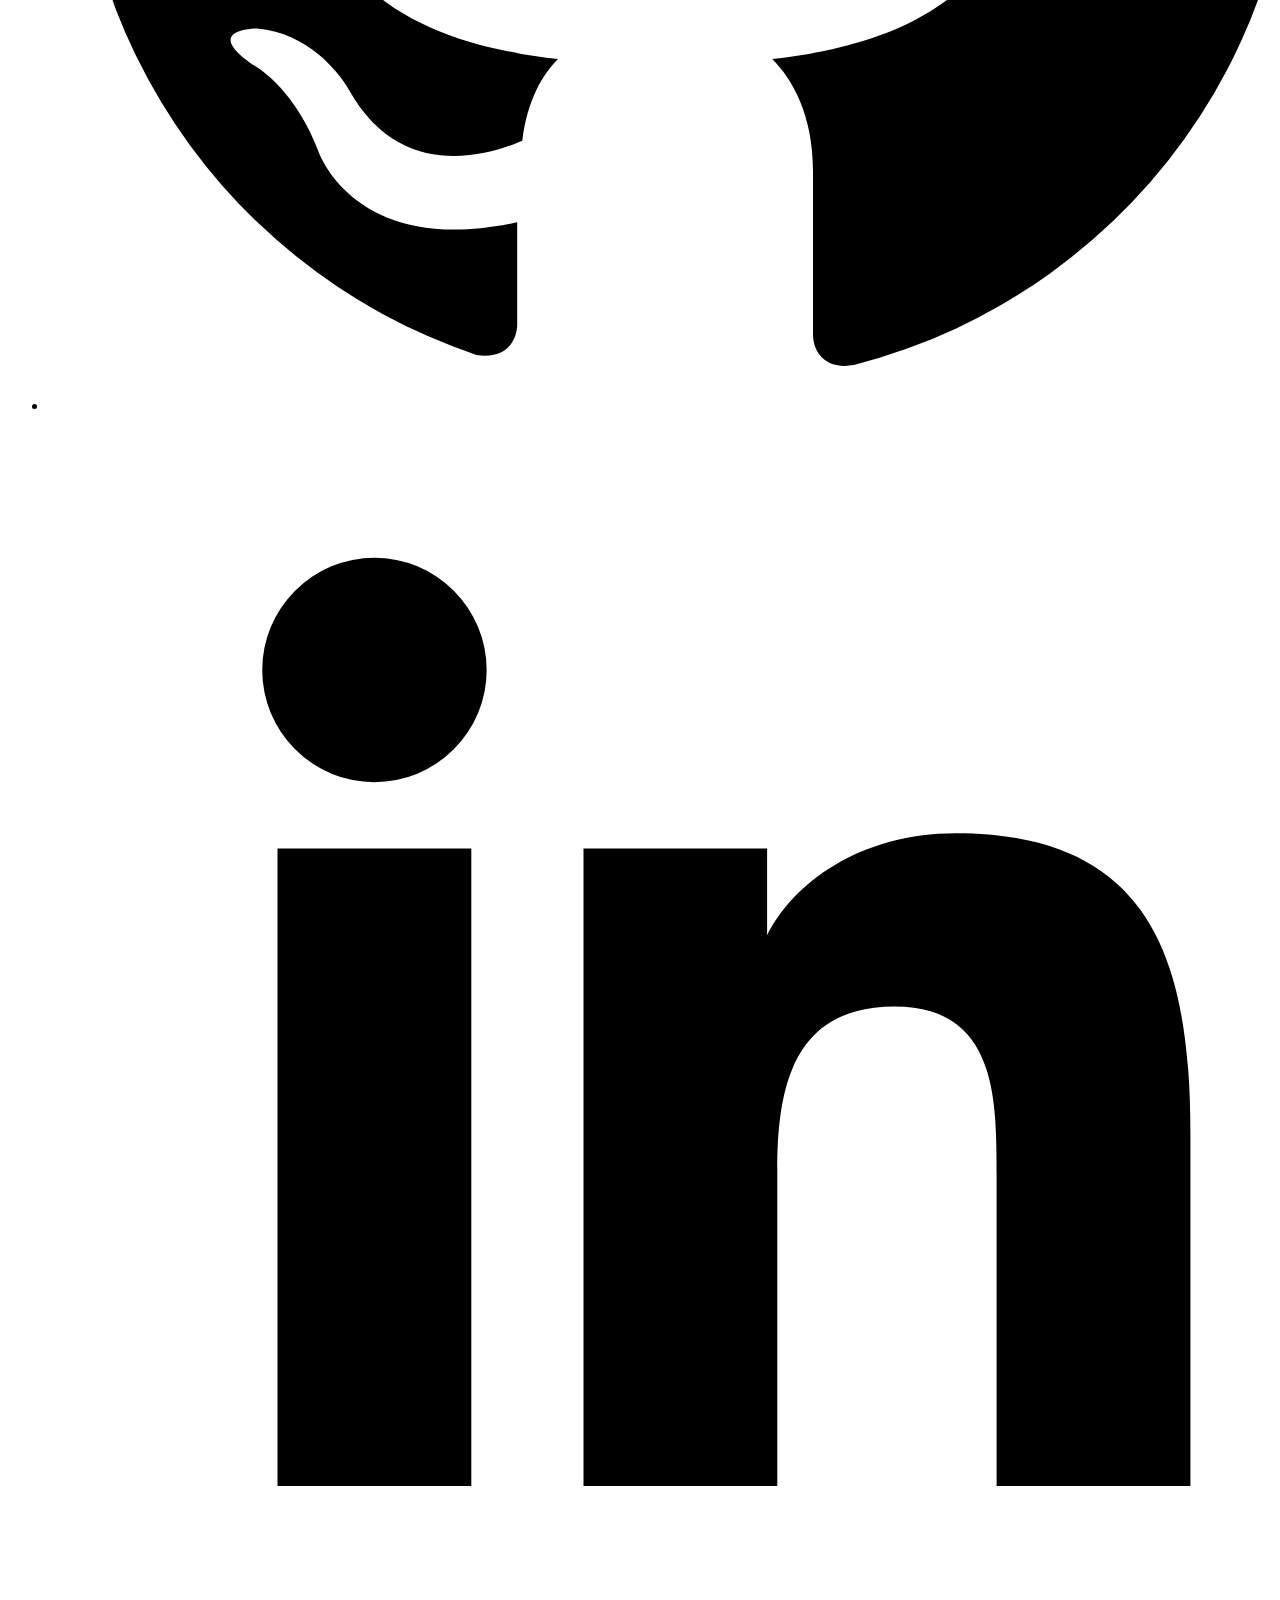
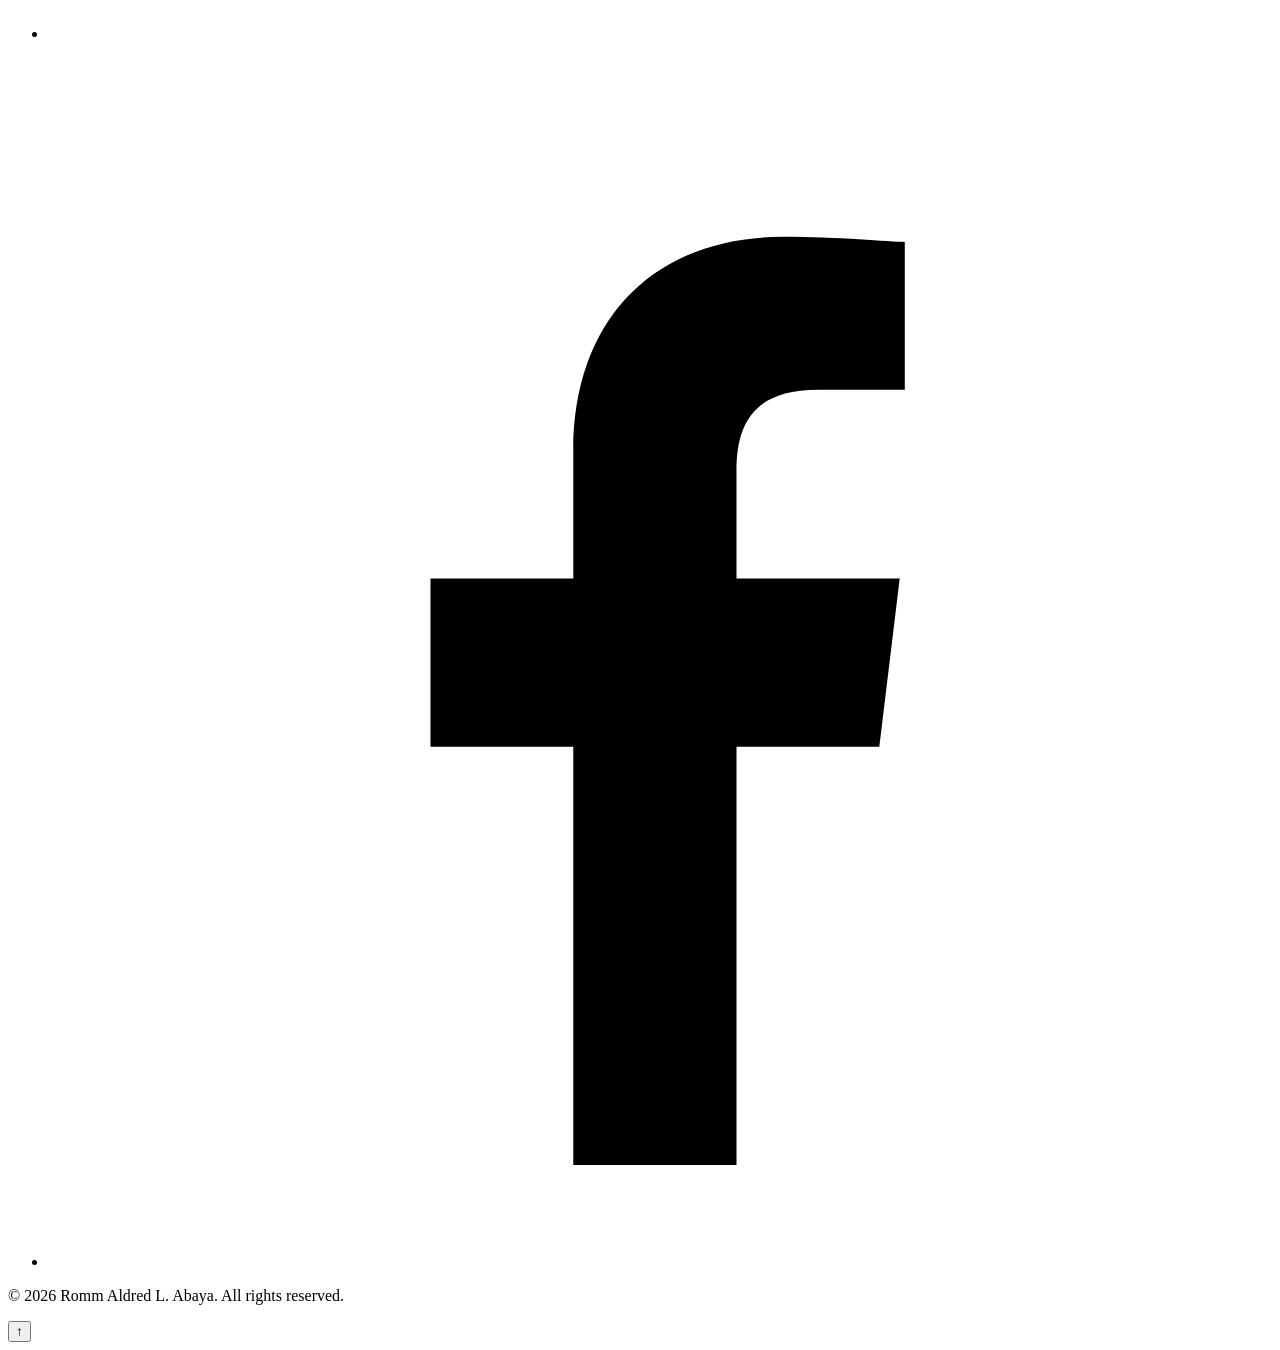
==== commit 2e86911e: "Add files via upload" ====
--- a/index.html
+++ b/index.html
@@ -1,87 +1,201 @@
 <!DOCTYPE html>
-<html lang="en">
+<html lang="en" data-theme="dark">
 <head>
 <meta charset="UTF-8">
 <meta name="viewport" content="width=device-width, initial-scale=1">
-<title>Bambang Brew | Sample coffee shop website</title>
-<meta name="description" content="Sample small business website: a fictional coffee shop.">
-<style>
-:root{--cream:#faf5ee;--ink:#2b1d14;--brown:#6f4a2f;--gold:#c8893b;--card:#fff}
-*{box-sizing:border-box}
-html{scroll-behavior:smooth}
-body{margin:0;background:var(--cream);color:var(--ink);font:17px/1.65 Georgia,"Times New Roman",serif}
-a{color:inherit}
-.wrap{width:min(1000px,100% - 32px);margin-inline:auto}
-header{position:sticky;top:0;background:rgba(250,245,238,.95);border-bottom:1px solid #e6d8c6;z-index:10}
-header .wrap{display:flex;flex-wrap:wrap;align-items:center;justify-content:space-between;gap:8px 20px;padding:12px 0}
-.brand{font-weight:700;font-size:1.3rem;text-decoration:none;color:var(--brown)}
-nav{display:flex;gap:18px;font:600 .95rem system-ui,sans-serif}
-nav a{text-decoration:none;padding:4px 0;border-bottom:2px solid transparent}
-nav a:hover,nav a:focus-visible{border-color:var(--gold);outline:none}
-.hero{padding:88px 0;text-align:center;background:linear-gradient(rgba(43,29,20,.62),rgba(43,29,20,.62)),linear-gradient(135deg,#6f4a2f,#c8893b);color:#fff}
-.hero h1{font-size:clamp(2.2rem,6vw,3.6rem);margin:0 0 12px}
-.hero p{max-width:46ch;margin:0 auto 24px;font-size:1.15rem}
-.btn{display:inline-block;padding:12px 26px;border-radius:99px;background:var(--gold);color:#2b1d14;font:700 1rem system-ui,sans-serif;text-decoration:none;transition:transform .2s}
-.btn:hover{transform:translateY(-3px)}
-section{padding:64px 0}
-h2{font-size:2rem;margin:0 0 24px;color:var(--brown)}
-.menu{display:grid;grid-template-columns:repeat(auto-fit,minmax(220px,1fr));gap:18px}
-.item{background:var(--card);border:1px solid #e6d8c6;border-radius:14px;padding:20px}
-.item h3{margin:0 0 4px}
-.item p{margin:0 0 10px;color:#6b5b4d;font-size:.95rem}
-.price{font:700 1.05rem system-ui,sans-serif;color:var(--brown)}
-.about{display:grid;grid-template-columns:1fr 1fr;gap:32px;align-items:center}
-.photo{aspect-ratio:4/3;border-radius:16px;background:linear-gradient(135deg,#c8893b,#6f4a2f);display:grid;place-items:center;font-size:4rem}
-.info{background:var(--brown);color:#fff}
-.info h2{color:#fff}
-.info .cols{display:grid;grid-template-columns:repeat(auto-fit,minmax(220px,1fr));gap:24px;font-family:system-ui,sans-serif}
-footer{padding:24px 0;text-align:center;font:.9rem system-ui,sans-serif;color:#6b5b4d}
-footer a{color:var(--brown)}
-@media(max-width:700px){.about{grid-template-columns:1fr}.hero{padding:64px 0}}
-</style>
+<title>Romm Aldred L. Abaya | Web Developer</title>
+<meta name="description" content="Portfolio of Romm Aldred L. Abaya, a web developer building websites, databases and secure systems.">
+<link rel="icon" href="assets/icons/favicon.svg" type="image/svg+xml">
+<link rel="stylesheet" href="style.css">
 </head>
 <body>
-<header>
-  <div class="wrap">
-    <a class="brand" href="#top">&#9749; Bambang Brew</a>
-    <nav aria-label="Main"><a href="#menu">Menu</a><a href="#about">About</a><a href="#visit">Visit</a></nav>
+<a class="skip-link" href="#main">Skip to content</a>
+
+<header class="nav" id="nav">
+  <div class="container nav__inner">
+    <a href="#home" class="logo" aria-label="Romm Aldred L. Abaya, home">&lt;RA<span>/</span>&gt;</a>
+    <nav id="menu" class="nav__menu" aria-label="Main">
+      <a href="#home" class="nav__link">Home</a>
+      <a href="#about" class="nav__link">About</a>
+      <a href="#skills" class="nav__link">Skills</a>
+      <a href="#projects" class="nav__link">Projects</a>
+      <a href="#services" class="nav__link">Services</a>
+      <a href="#contact" class="nav__link">Contact</a>
+    </nav>
+    <button class="icon-btn" id="themeToggle" type="button" aria-label="Switch to light mode">☀</button>
+    <button class="icon-btn nav__burger" id="burger" type="button" aria-label="Open menu" aria-expanded="false" aria-controls="menu"><span></span><span></span><span></span></button>
   </div>
 </header>
-<main id="top">
-  <div class="hero"><div class="wrap">
-    <h1>Fresh coffee, slow mornings</h1>
-    <p>Locally roasted beans, homemade pastries and a quiet corner to work or catch up.</p>
-    <a class="btn" href="#menu">See the menu</a>
-  </div></div>
-
-  <section id="menu"><div class="wrap">
-    <h2>Our menu</h2>
-    <div class="menu">
-      <article class="item"><h3>Brewed Coffee</h3><p>Medium roast, served hot or iced.</p><span class="price">&#8369;80</span></article>
-      <article class="item"><h3>Caramel Latte</h3><p>Espresso, steamed milk and caramel.</p><span class="price">&#8369;120</span></article>
-      <article class="item"><h3>Iced Mocha</h3><p>Chocolate, espresso and cold milk.</p><span class="price">&#8369;130</span></article>
-      <article class="item"><h3>Banana Bread</h3><p>Baked fresh every morning.</p><span class="price">&#8369;70</span></article>
-    </div>
-  </div></section>
-
-  <section id="about"><div class="wrap about">
-    <div class="photo" role="img" aria-label="Illustration of a coffee cup">&#9749;</div>
-    <div>
-      <h2>About us</h2>
-      <p>Bambang Brew started as a small cart and grew into a cozy shop for students, remote workers and neighbors. We buy beans from local farmers and bake everything in-house.</p>
-      <p><em>This is a sample project: the business is fictional.</em></p>
-    </div>
-  </div></section>
-
-  <section id="visit" class="info"><div class="wrap">
-    <h2>Visit us</h2>
-    <div class="cols">
-      <div><strong>Hours</strong><br>Mon to Sat: 7am to 8pm<br>Sunday: 8am to 5pm</div>
-      <div><strong>Location</strong><br>Sample Street, Bambang<br>Nueva Vizcaya</div>
-      <div><strong>Contact</strong><br>hello@example.com<br>0900 000 0000</div>
-    </div>
-  </div></section>
+
+<main id="main">
+<section id="home" class="hero">
+  <div class="orb orb--1" aria-hidden="true"></div>
+  <div class="orb orb--2" aria-hidden="true"></div>
+  <div class="grid-bg" aria-hidden="true"></div>
+  <div class="container hero__inner">
+    <div class="hero__text">
+      <p class="badge"><span class="dot"></span> <span class="mono">~$ whoami</span> &nbsp;web developer</p>
+      <h1>Hi, I'm <span class="grad">Romm Aldred L. Abaya</span></h1>
+      <p class="hero__role"><span id="typed" aria-live="off"></span><span class="caret" aria-hidden="true">|</span></p>
+      <p class="hero__lead">I love coding. I build clean websites and databases, and I am learning to secure everything I make: strong logins, safe queries and sensible networks.</p>
+      <div class="hero__cta">
+        <a href="#projects" class="btn btn--primary">View My Work</a>
+        <a href="#contact" class="btn btn--ghost">Contact Me</a>
+      </div>
+      <ul class="social" aria-label="Social links">
+        <li><a href="https://github.com" data-gh="" target="_blank" rel="noopener" aria-label="GitHub"><svg viewBox="0 0 24 24"><path d="M12 .5a11.5 11.5 0 0 0-3.6 22.4c.6.1.8-.3.8-.6v-2c-3.2.7-3.9-1.4-3.9-1.4-.5-1.3-1.3-1.7-1.3-1.7-1-.7.1-.7.1-.7 1.2.1 1.8 1.2 1.8 1.2 1 1.8 2.7 1.3 3.4 1 .1-.8.4-1.3.7-1.6-2.6-.3-5.3-1.3-5.3-5.7 0-1.3.5-2.3 1.2-3.1-.1-.3-.5-1.5.1-3.1 0 0 1-.3 3.2 1.2a11 11 0 0 1 5.8 0c2.2-1.5 3.2-1.2 3.2-1.2.6 1.6.2 2.8.1 3.1.8.8 1.2 1.8 1.2 3.1 0 4.4-2.7 5.4-5.3 5.7.4.4.8 1.1.8 2.2v3.2c0 .3.2.7.8.6A11.5 11.5 0 0 0 12 .5z"/></svg></a></li>
+        <li><a href="https://linkedin.com" target="_blank" rel="noopener" aria-label="LinkedIn"><svg viewBox="0 0 24 24"><path d="M4.5 8.5h3.8V21H4.5zM6.4 2.8a2.2 2.2 0 1 1 0 4.4 2.2 2.2 0 0 1 0-4.4zM10.5 8.5h3.6v1.7c.5-1 1.8-2 3.7-2 3.9 0 4.6 2.6 4.6 5.9V21h-3.8v-6.1c0-1.5 0-3.3-2-3.3s-2.3 1.6-2.3 3.2V21h-3.8z"/></svg></a></li>
+        <li><a href="https://facebook.com" target="_blank" rel="noopener" aria-label="Facebook"><svg viewBox="0 0 24 24"><path d="M13.5 22v-8.2h2.8l.4-3.3h-3.2V8.4c0-.9.3-1.6 1.6-1.6h1.7V3.9c-.3 0-1.3-.1-2.4-.1-2.4 0-4.1 1.5-4.1 4.2v2.5H7.5v3.3h2.8V22z"/></svg></a></li>
+        <li><a href="mailto:Rommaldred2829@gmail.com" aria-label="Email"><svg viewBox="0 0 24 24"><path d="M3 5h18a1 1 0 0 1 1 1v12a1 1 0 0 1-1 1H3a1 1 0 0 1-1-1V6a1 1 0 0 1 1-1zm9 7.2L4.5 7v.1L12 13l7.5-5.9V7z"/></svg></a></li>
+      </ul>
+    </div>
+    <div class="hero__media">
+      <div class="avatar glass"><img src="assets/images/profile.svg" alt="Illustrated portrait of Romm Aldred L. Abaya" width="400" height="400"></div>
+      <div class="chip glass chip--a">&lt;/&gt; Web</div>
+      <div class="chip glass chip--b">🛡 Security</div>
+    </div>
+  </div>
+</section>
+
+<section id="about" class="section">
+  <div class="container about">
+    <div class="about__media reveal reveal--left">
+      <div class="avatar glass"><img src="assets/images/profile.svg" alt="Profile picture of Romm Aldred L. Abaya" width="400" height="400" loading="lazy"></div>
+    </div>
+    <div class="reveal reveal--right">
+      <h2 class="title">About me</h2>
+      <p>I'm Romm Aldred L. Abaya, a web developer from Calaocan, Bambang, Nueva Vizcaya. I'm a person who wants to excel in his passion, and coding is that passion. I enjoy turning an idea into something people can open and use.</p>
+      <p>I focus on simple, readable websites, well-structured databases and the basics of cyber security. I'm early in my career and learning fast, and I treat every project as a chance to get better.</p>
+      <ul class="facts">
+        <li><strong>Education</strong> Elementary to 2nd year college</li>
+        <li><strong>Experience</strong> Early career, project-based work</li>
+        <li><strong>Interests</strong> Web, databases, cyber security</li>
+      </ul>
+      <div class="stats">
+        <div class="stat glass"><span class="stat__n" data-count="2" data-suffix="+">0</span><span>Years of experience</span></div>
+        <div class="stat glass"><span class="stat__n" data-count="3">0</span><span>Projects completed</span></div>
+        <div class="stat glass"><span class="stat__n" data-count="10" data-suffix="+">0</span><span>Technologies used</span></div>
+      </div>
+    </div>
+  </div>
+</section>
+
+<section id="skills" class="section section--alt">
+  <div class="container">
+    <h2 class="title reveal">Skills</h2>
+    <p class="lead reveal">What I use to build and secure things. Bars show my comfort level.</p>
+    <div class="cards cards--skills">
+      <article class="skill glass reveal"><h3>HTML</h3><div class="bar" role="progressbar" aria-valuenow="85" aria-valuemin="0" aria-valuemax="100" aria-label="HTML"><i style="--w:85%"></i></div><span>85%</span></article>
+      <article class="skill glass reveal"><h3>CSS</h3><div class="bar" role="progressbar" aria-valuenow="80" aria-valuemin="0" aria-valuemax="100" aria-label="CSS"><i style="--w:80%"></i></div><span>80%</span></article>
+      <article class="skill glass reveal"><h3>JavaScript</h3><div class="bar" role="progressbar" aria-valuenow="70" aria-valuemin="0" aria-valuemax="100" aria-label="JavaScript"><i style="--w:70%"></i></div><span>70%</span></article>
+      <article class="skill glass reveal"><h3>PHP</h3><div class="bar" role="progressbar" aria-valuenow="65" aria-valuemin="0" aria-valuemax="100" aria-label="PHP"><i style="--w:65%"></i></div><span>65%</span></article>
+      <article class="skill glass reveal"><h3>MySQL</h3><div class="bar" role="progressbar" aria-valuenow="70" aria-valuemin="0" aria-valuemax="100" aria-label="MySQL"><i style="--w:70%"></i></div><span>70%</span></article>
+      <article class="skill glass reveal"><h3>Git</h3><div class="bar" role="progressbar" aria-valuenow="60" aria-valuemin="0" aria-valuemax="100" aria-label="Git"><i style="--w:60%"></i></div><span>60%</span></article>
+      <article class="skill glass reveal"><h3>Networking</h3><div class="bar" role="progressbar" aria-valuenow="65" aria-valuemin="0" aria-valuemax="100" aria-label="Networking"><i style="--w:65%"></i></div><span>65%</span></article>
+      <article class="skill glass reveal"><h3>Cyber Security</h3><div class="bar" role="progressbar" aria-valuenow="55" aria-valuemin="0" aria-valuemax="100" aria-label="Cyber Security"><i style="--w:55%"></i></div><span>55%</span></article>
+    </div>
+    <ul class="tags reveal" aria-label="Other tools"><li>Linux</li><li>VS Code</li><li>XAMPP</li><li>Wireshark</li><li>Responsive design</li></ul>
+  </div>
+</section>
+
+<section id="projects" class="section">
+  <div class="container">
+    <h2 class="title reveal">Projects</h2>
+    <p class="lead reveal">Filter by category to see the work.</p>
+    <div class="filters reveal" role="group" aria-label="Filter projects">
+      <button class="filter is-active" type="button" data-filter="all" aria-pressed="true">All</button>
+      <button class="filter" type="button" data-filter="web" aria-pressed="false">Websites</button>
+      <button class="filter" type="button" data-filter="database" aria-pressed="false">Database</button>
+      <button class="filter" type="button" data-filter="security" aria-pressed="false">Security</button>
+    </div>
+    <div class="cards cards--projects" id="projectGrid">
+      <article class="project glass" data-category="security">
+        <div class="project__img p1" role="img" aria-label="Lock icon on a green gradient">🔐</div>
+        <div class="project__body"><h3>Password Strength Checker</h3><p>Cyber security tool that scores a password live, explains what is missing and runs fully in the browser.</p>
+        <ul class="tags"><li>JavaScript</li><li>HTML</li><li>CSS</li></ul>
+        <div class="project__links"><a href="projects/password-checker/" class="btn btn--sm btn--primary">Live Demo</a><a href="#" data-gh="projects/password-checker" class="btn btn--sm btn--ghost js-soon">Source Code</a></div></div>
+      </article>
+      <article class="project glass" data-category="web">
+        <div class="project__img p3" role="img" aria-label="Coffee cup icon on a green gradient">☕</div>
+        <div class="project__body"><h3>Small Business Website</h3><p>Responsive one-page site for a sample coffee shop with a menu, about section and opening hours.</p>
+        <ul class="tags"><li>HTML</li><li>CSS</li></ul>
+        <div class="project__links"><a href="projects/business-website/" class="btn btn--sm btn--primary">Live Demo</a><a href="#" data-gh="projects/business-website" class="btn btn--sm btn--ghost js-soon">Source Code</a></div></div>
+      </article>
+      <article class="project glass" data-category="database">
+        <div class="project__img p5" role="img" aria-label="Database icon on a green gradient">🗄</div>
+        <div class="project__body"><h3>Student Records System</h3><p>PHP and MySQL admin app with login, search and full CRUD, using prepared statements, CSRF tokens and escaped output.</p>
+        <ul class="tags"><li>PHP</li><li>MySQL</li><li>SQL</li></ul>
+        <div class="project__links"><a href="#" class="btn btn--sm btn--primary js-soon">Live Demo</a><a href="#" data-gh="projects/student-records" class="btn btn--sm btn--ghost js-soon">Source Code</a></div></div>
+      </article>
+    </div>
+    <p class="repo-cta reveal"><a class="btn btn--ghost" href="https://github.com" data-gh="" target="_blank" rel="noopener">View the repository on GitHub</a></p>
+  </div>
+</section>
+
+<section id="services" class="section section--alt">
+  <div class="container">
+    <h2 class="title reveal">Services</h2>
+    <p class="lead reveal">Practical help for individuals and small businesses.</p>
+    <div class="cards cards--services">
+      <article class="service glass reveal"><span class="service__ico" aria-hidden="true">💻</span><h3>Web Development</h3><p>Fast, responsive websites that look good on every screen.</p></article>
+      <article class="service glass reveal"><span class="service__ico" aria-hidden="true">🗄</span><h3>Database Development</h3><p>MySQL design, queries and clean data structures.</p></article>
+      <article class="service glass reveal"><span class="service__ico" aria-hidden="true">⚙</span><h3>System Development</h3><p>Custom PHP and MySQL systems for records and inventory.</p></article>
+      <article class="service glass reveal"><span class="service__ico" aria-hidden="true">📡</span><h3>Network Setup</h3><p>Small office and home network setup and basic configuration.</p></article>
+      <article class="service glass reveal"><span class="service__ico" aria-hidden="true">🛠</span><h3>IT Support</h3><p>Troubleshooting, installs and everyday tech help.</p></article>
+    </div>
+  </div>
+</section>
+
+<section id="experience" class="section">
+  <div class="container container--narrow">
+    <h2 class="title reveal">Experience and education</h2>
+    <ol class="timeline">
+      <li class="reveal"><span class="timeline__dot" aria-hidden="true"></span><h3>Major projects</h3><p class="meta">Present</p><p>Building database, security and website projects to grow my portfolio.</p></li>
+      <li class="reveal"><span class="timeline__dot" aria-hidden="true"></span><h3>Freelance and school work</h3><p class="meta">Early career</p><p>Small websites and systems for classmates and local needs.</p></li>
+      <li class="reveal"><span class="timeline__dot" aria-hidden="true"></span><h3>College, 2nd year</h3><p class="meta">Education</p><p>Studying IT, with focus on programming, databases and networking.</p></li>
+      <li class="reveal"><span class="timeline__dot" aria-hidden="true"></span><h3>Certifications</h3><p class="meta">Self-paced learning</p><p>Working through free web development and cyber security courses.</p></li>
+      <li class="reveal"><span class="timeline__dot" aria-hidden="true"></span><h3>Elementary to high school</h3><p class="meta">Education</p><p>Built the foundation that led me to computers and coding.</p></li>
+    </ol>
+  </div>
+</section>
+
+<section id="contact" class="section section--alt">
+  <div class="container">
+    <h2 class="title reveal">Contact</h2>
+    <p class="lead reveal">Have a project or an opportunity? Send a message.</p>
+    <div class="contact">
+      <ul class="contact__info glass reveal reveal--left">
+        <li><strong>Email</strong><a href="mailto:Rommaldred2829@gmail.com">Rommaldred2829@gmail.com</a></li>
+        <li><strong>Phone</strong><a href="tel:099517579074">0995 1757 9074</a></li>
+        <li><strong>Location</strong><span>Calaocan, Bambang, N.V.</span></li>
+        <li><strong>Social</strong><span class="contact__social"><a href="https://github.com" data-gh="" target="_blank" rel="noopener">GitHub</a><a href="https://linkedin.com" target="_blank" rel="noopener">LinkedIn</a><a href="https://facebook.com" target="_blank" rel="noopener">Facebook</a></span></li>
+      </ul>
+      <form id="contactForm" class="form glass reveal reveal--right" novalidate>
+        <div class="field"><label for="name">Name</label><input id="name" name="name" type="text" autocomplete="name" aria-describedby="name-err"><small class="err" id="name-err" role="alert"></small></div>
+        <div class="field"><label for="email">Email</label><input id="email" name="email" type="email" autocomplete="email" aria-describedby="email-err"><small class="err" id="email-err" role="alert"></small></div>
+        <div class="field"><label for="subject">Subject</label><input id="subject" name="subject" type="text" aria-describedby="subject-err"><small class="err" id="subject-err" role="alert"></small></div>
+        <div class="field"><label for="message">Message</label><textarea id="message" name="message" rows="5" aria-describedby="message-err"></textarea><small class="err" id="message-err" role="alert"></small></div>
+        <button class="btn btn--primary" type="submit">Send Message</button>
+      </form>
+    </div>
+  </div>
+</section>
 </main>
-<footer>&copy; 2026 Bambang Brew (sample) &middot; <a href="../../index.html">Back to portfolio</a></footer>
+
+<footer class="footer">
+  <div class="container footer__inner">
+    <div><a href="#home" class="logo">&lt;RA<span>/</span>&gt;</a><p>Web developer building clean, secure websites and databases.</p></div>
+    <ul class="social" aria-label="Social links">
+      <li><a href="https://github.com" data-gh="" target="_blank" rel="noopener" aria-label="GitHub"><svg viewBox="0 0 24 24"><path d="M12 .5a11.5 11.5 0 0 0-3.6 22.4c.6.1.8-.3.8-.6v-2c-3.2.7-3.9-1.4-3.9-1.4-.5-1.3-1.3-1.7-1.3-1.7-1-.7.1-.7.1-.7 1.2.1 1.8 1.2 1.8 1.2 1 1.8 2.7 1.3 3.4 1 .1-.8.4-1.3.7-1.6-2.6-.3-5.3-1.3-5.3-5.7 0-1.3.5-2.3 1.2-3.1-.1-.3-.5-1.5.1-3.1 0 0 1-.3 3.2 1.2a11 11 0 0 1 5.8 0c2.2-1.5 3.2-1.2 3.2-1.2.6 1.6.2 2.8.1 3.1.8.8 1.2 1.8 1.2 3.1 0 4.4-2.7 5.4-5.3 5.7.4.4.8 1.1.8 2.2v3.2c0 .3.2.7.8.6A11.5 11.5 0 0 0 12 .5z"/></svg></a></li>
+      <li><a href="https://linkedin.com" target="_blank" rel="noopener" aria-label="LinkedIn"><svg viewBox="0 0 24 24"><path d="M4.5 8.5h3.8V21H4.5zM6.4 2.8a2.2 2.2 0 1 1 0 4.4 2.2 2.2 0 0 1 0-4.4zM10.5 8.5h3.6v1.7c.5-1 1.8-2 3.7-2 3.9 0 4.6 2.6 4.6 5.9V21h-3.8v-6.1c0-1.5 0-3.3-2-3.3s-2.3 1.6-2.3 3.2V21h-3.8z"/></svg></a></li>
+      <li><a href="https://facebook.com" target="_blank" rel="noopener" aria-label="Facebook"><svg viewBox="0 0 24 24"><path d="M13.5 22v-8.2h2.8l.4-3.3h-3.2V8.4c0-.9.3-1.6 1.6-1.6h1.7V3.9c-.3 0-1.3-.1-2.4-.1-2.4 0-4.1 1.5-4.1 4.2v2.5H7.5v3.3h2.8V22z"/></svg></a></li>
+    </ul>
+    <p class="copy">&copy; <span id="year">2026</span> Romm Aldred L. Abaya. All rights reserved.</p>
+  </div>
+</footer>
+
+<button id="toTop" class="to-top" type="button" aria-label="Back to top">↑</button>
+<div id="toast" class="toast" role="status" aria-live="polite"></div>
+<script src="script.js"></script>
 </body>
 </html>
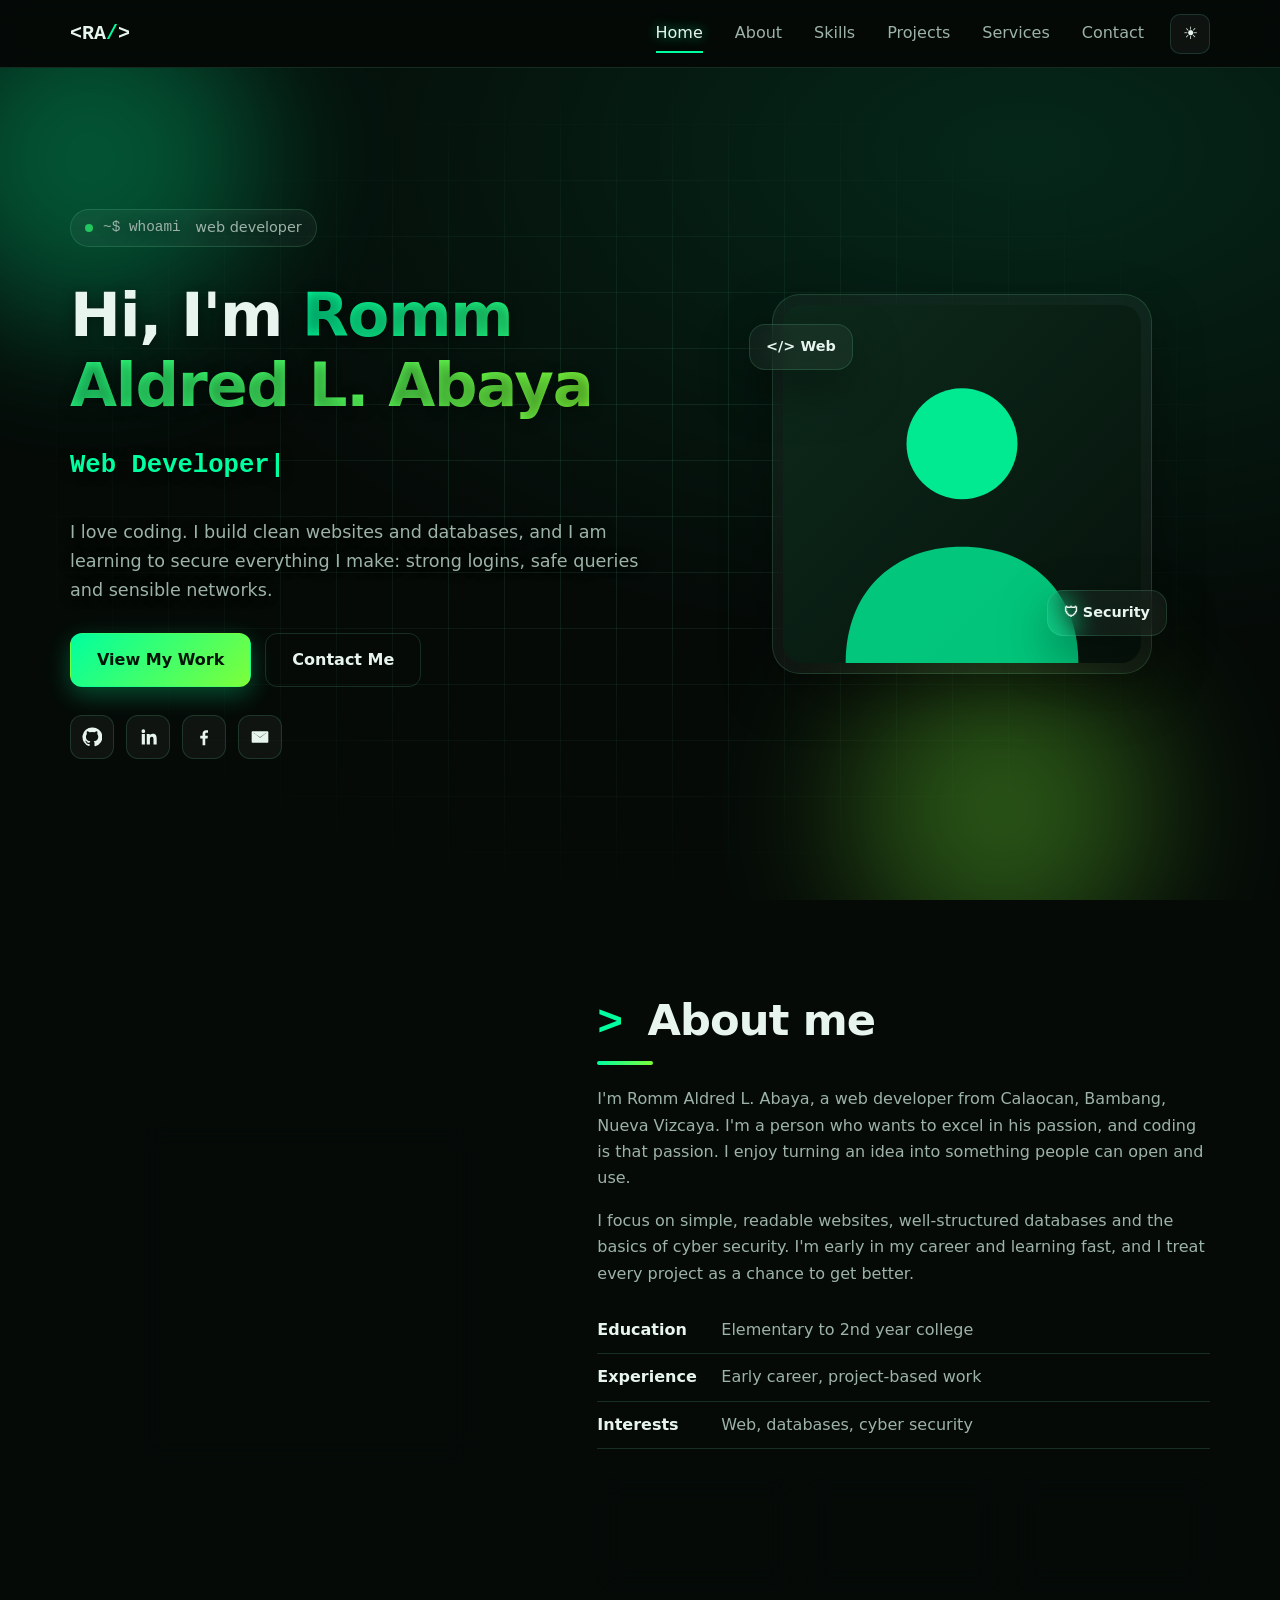
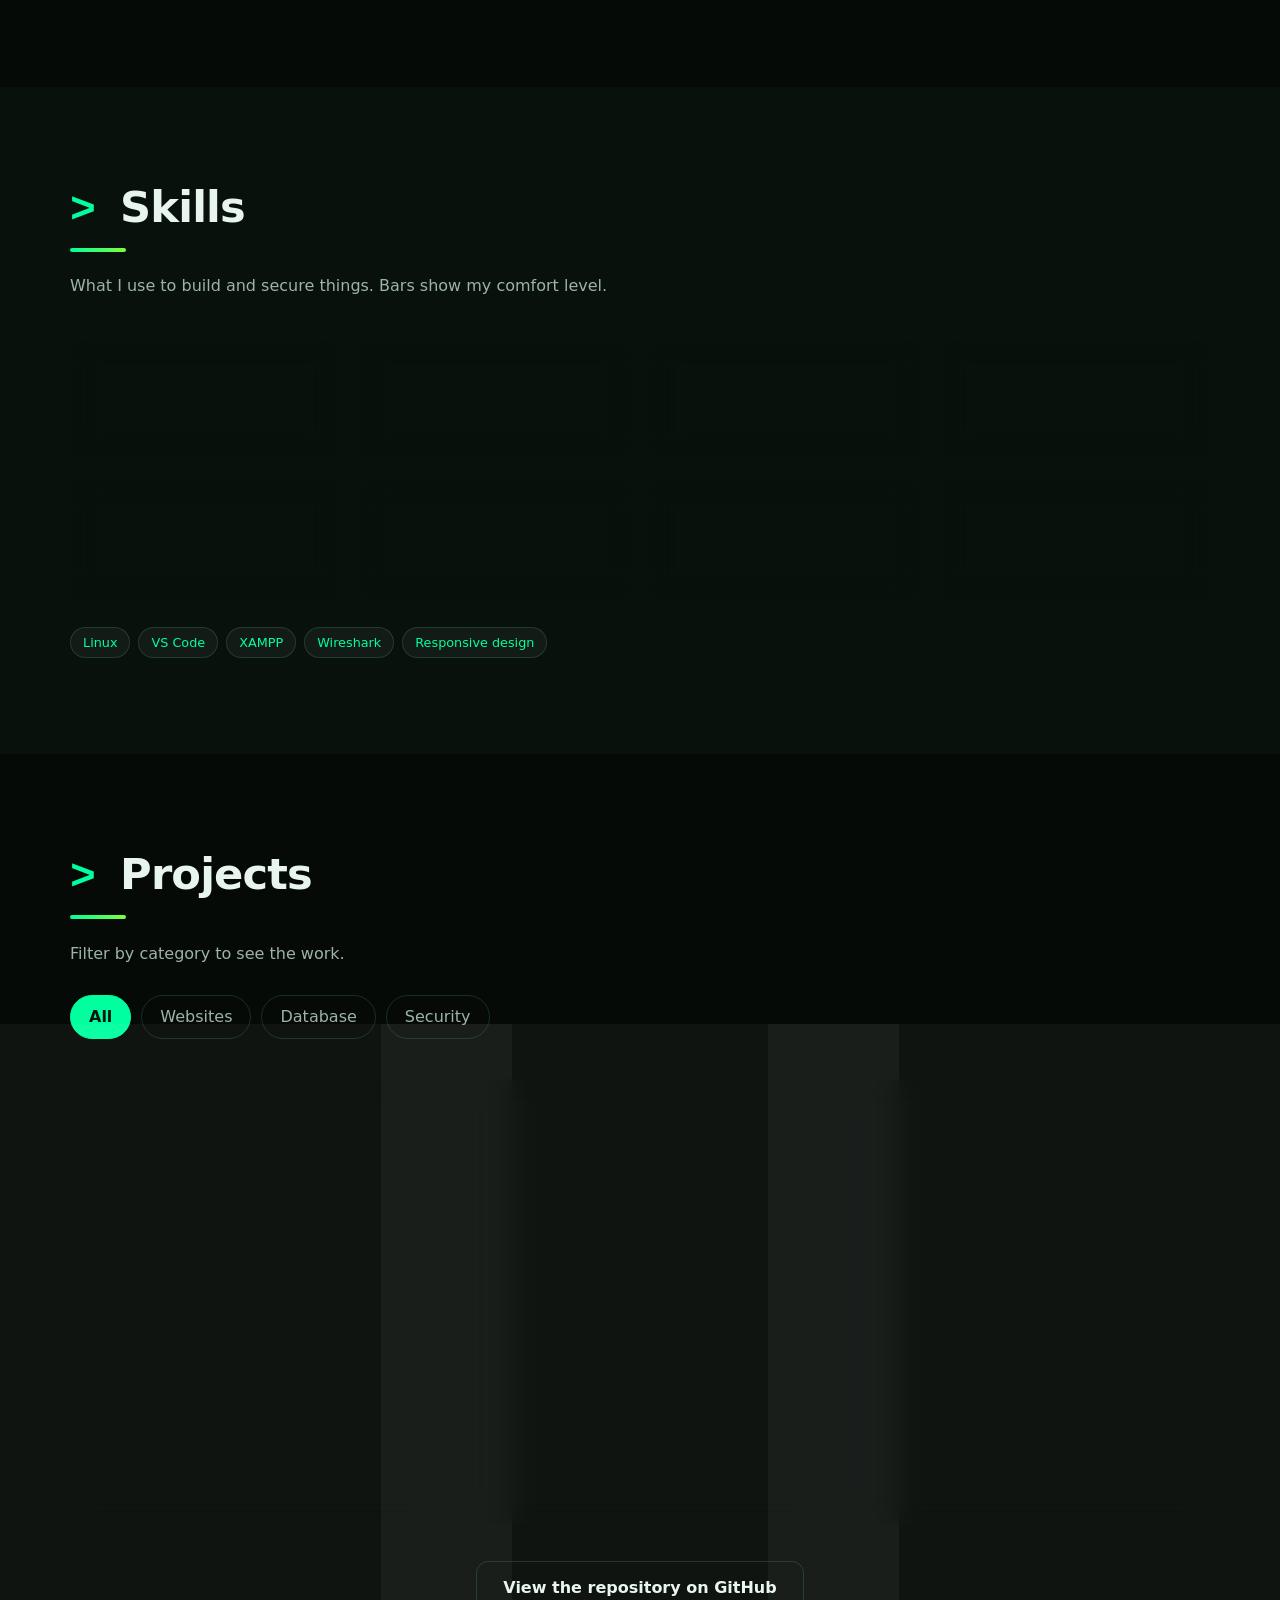
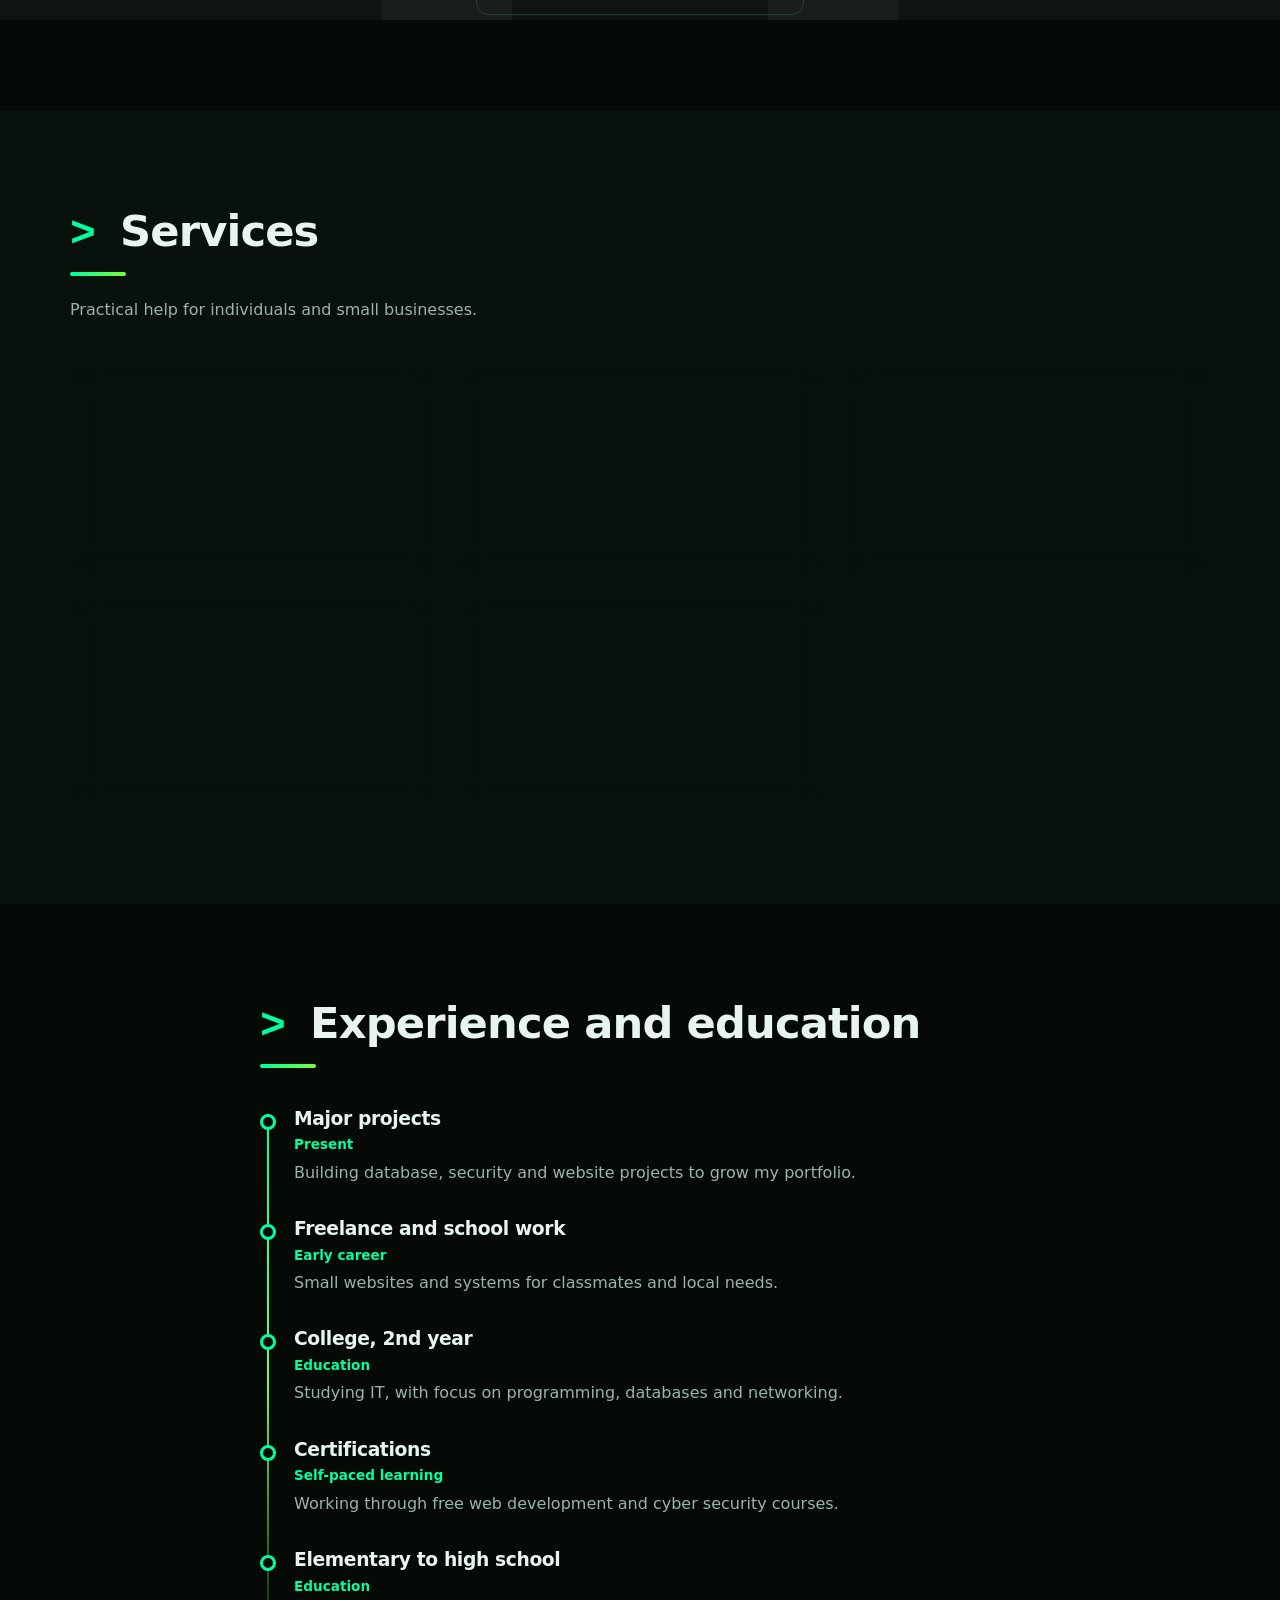
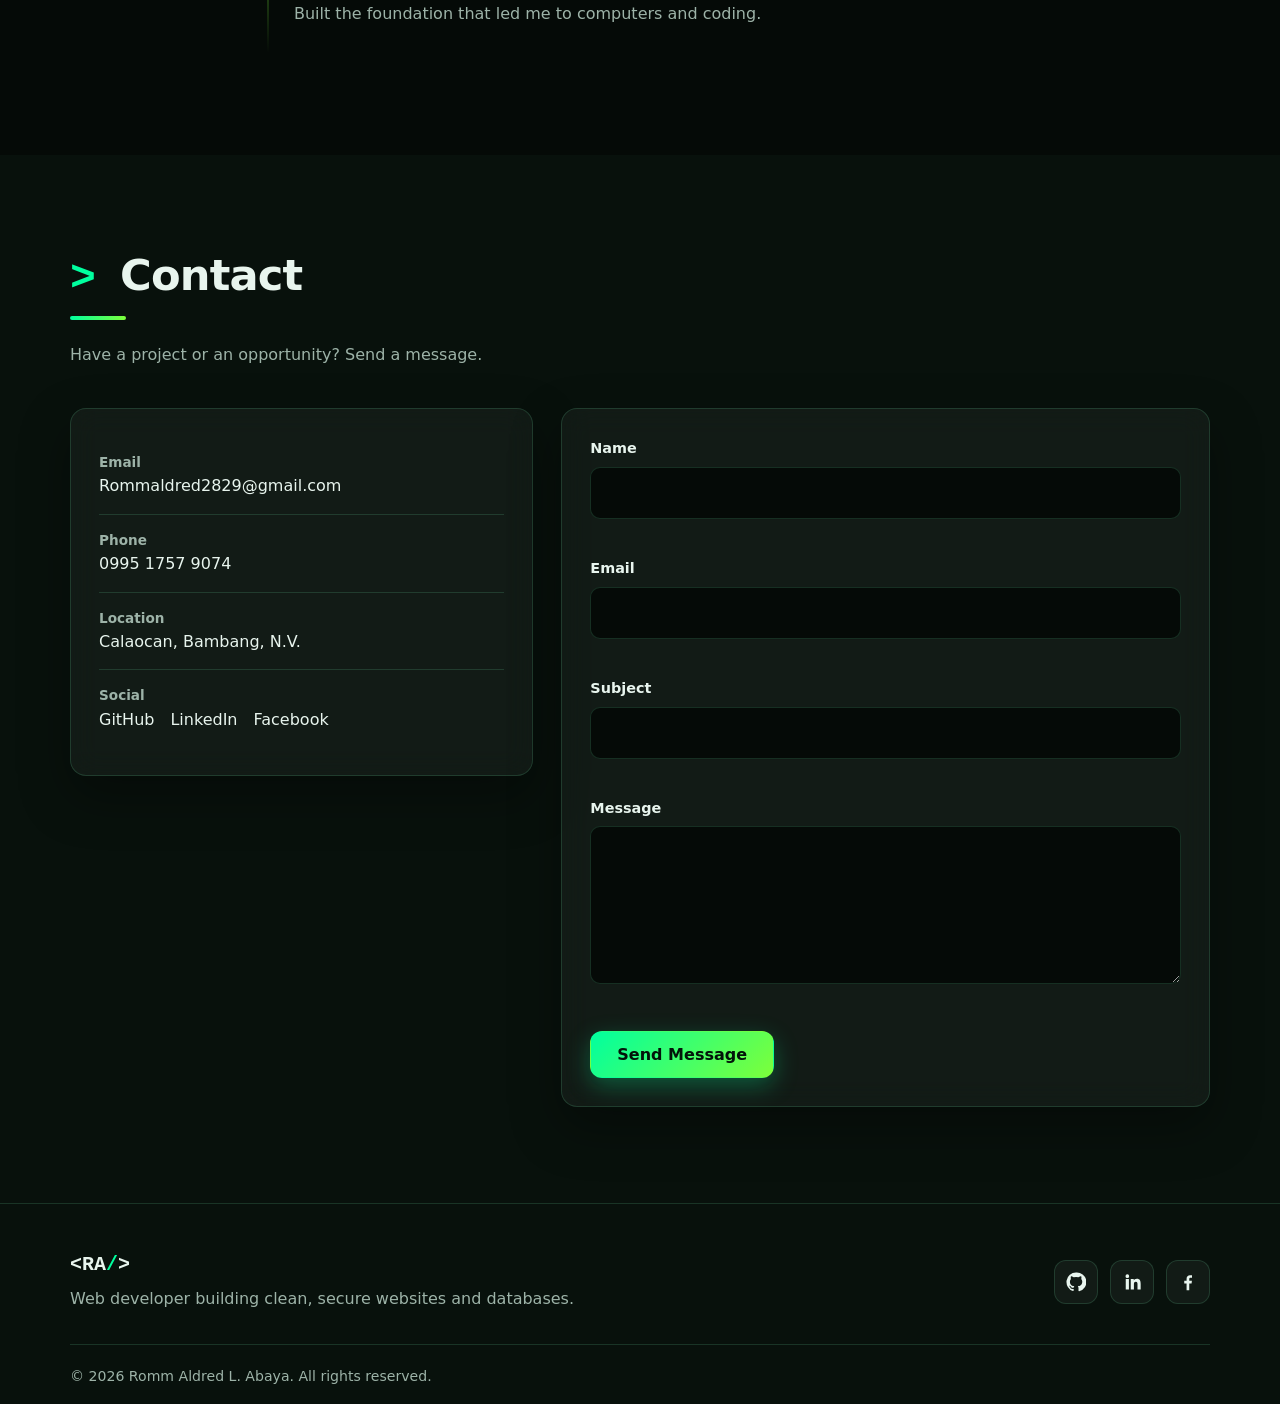
==== commit 0d192f29: "Add files via upload" ====
--- a/index.html
+++ b/index.html
@@ -128,6 +128,10 @@
         <div class="project__links"><a href="#" class="btn btn--sm btn--primary js-soon">Live Demo</a><a href="#" data-gh="projects/student-records" class="btn btn--sm btn--ghost js-soon">Source Code</a></div></div>
       </article>
     </div>
+    <div id="repoSection" hidden>
+      <h3 class="repo-title">Latest on GitHub</h3>
+      <div class="cards cards--repos" id="repoList" aria-live="polite"></div>
+    </div>
     <p class="repo-cta reveal"><a class="btn btn--ghost" href="https://github.com" data-gh="" target="_blank" rel="noopener">View the repository on GitHub</a></p>
   </div>
 </section>
--- a/style.css
+++ b/style.css
@@ -0,0 +1,213 @@
+:root{--bg:#050a07;--bg2:#08110c;--surface:rgba(255,255,255,.045);--border:rgba(120,255,190,.15);--text:#e8f5ee;--muted:#9db3a8;--accent:#00ff9f;--accent2:#7dff3a;--on-accent:#03140a;--shadow:0 20px 50px rgba(0,0,0,.35);--r:16px;--nav-h:68px}
+[data-theme="light"]{--bg:#f2f8f5;--bg2:#e6f0ea;--surface:rgba(255,255,255,.8);--border:rgba(5,40,25,.12);--text:#0b1f16;--muted:#41584d;--accent:#047a4a;--accent2:#3f8f0f;--on-accent:#ffffff;--shadow:0 20px 40px rgba(10,50,30,.12)}
+*,*::before,*::after{box-sizing:border-box}
+html{scroll-behavior:smooth;scroll-padding-top:var(--nav-h)}
+body{margin:0;background:var(--bg);color:var(--text);font:16px/1.65 "Segoe UI",system-ui,-apple-system,Roboto,sans-serif;overflow-x:hidden;transition:background .3s,color .3s}
+img{max-width:100%;display:block}
+a{color:inherit;text-decoration:none}
+ul,ol{list-style:none;margin:0;padding:0}
+h1,h2,h3{line-height:1.15;margin:0 0 .5em;letter-spacing:-.02em}
+p{margin:0 0 1em}
+:focus-visible{outline:3px solid var(--accent);outline-offset:3px;border-radius:6px}
+.skip-link{position:absolute;left:-999px;top:8px;background:var(--accent);color:var(--on-accent);padding:8px 14px;border-radius:8px;z-index:200}
+.skip-link:focus{left:8px}
+.container{width:min(1140px,100% - 40px);margin-inline:auto}
+.container--narrow{width:min(760px,100% - 40px)}
+.grad{background:linear-gradient(90deg,var(--accent),var(--accent2));-webkit-background-clip:text;background-clip:text;color:transparent}
+.glass{background:var(--surface);border:1px solid var(--border);border-radius:var(--r);backdrop-filter:blur(14px);-webkit-backdrop-filter:blur(14px);box-shadow:var(--shadow)}
+
+/* Nav */
+.nav{position:sticky;top:0;z-index:100;height:var(--nav-h);background:color-mix(in srgb,var(--bg) 78%,transparent);backdrop-filter:blur(14px);-webkit-backdrop-filter:blur(14px);border-bottom:1px solid var(--border)}
+.nav__inner{display:flex;align-items:center;gap:12px;height:100%}
+.logo{font:700 1.25rem ui-monospace,Consolas,monospace;margin-right:auto}
+.logo span{color:var(--accent)}
+.nav__menu{display:flex;gap:4px}
+.nav__link{position:relative;padding:8px 14px;color:var(--muted);border-radius:10px;transition:color .2s}
+.nav__link::after{content:"";position:absolute;left:14px;right:14px;bottom:2px;height:2px;background:var(--accent);transform:scaleX(0);transition:transform .25s}
+.nav__link:hover,.nav__link.is-active{color:var(--text)}
+.nav__link.is-active::after{transform:scaleX(1)}
+.icon-btn{width:40px;height:40px;display:grid;place-content:center;gap:5px;background:var(--surface);border:1px solid var(--border);border-radius:10px;color:var(--text);font-size:1.05rem;cursor:pointer;transition:transform .2s,border-color .2s}
+.icon-btn:hover{border-color:var(--accent);transform:translateY(-2px)}
+.nav__burger{display:none}
+.nav__burger span{width:18px;height:2px;background:var(--text);transition:transform .25s,opacity .25s}
+.nav__burger[aria-expanded="true"] span:nth-child(1){transform:translateY(7px) rotate(45deg)}
+.nav__burger[aria-expanded="true"] span:nth-child(2){opacity:0}
+.nav__burger[aria-expanded="true"] span:nth-child(3){transform:translateY(-7px) rotate(-45deg)}
+
+/* Buttons */
+.btn{display:inline-flex;align-items:center;justify-content:center;gap:8px;padding:13px 26px;border-radius:12px;font-weight:600;border:1px solid transparent;cursor:pointer;font-family:inherit;font-size:1rem;transition:transform .2s,box-shadow .2s,background .2s}
+.btn:hover{transform:translateY(-3px)}
+.btn:active{transform:translateY(0) scale(.98)}
+.btn--primary{background:linear-gradient(135deg,var(--accent),var(--accent2));color:var(--on-accent);box-shadow:0 8px 24px color-mix(in srgb,var(--accent) 28%,transparent)}
+.btn--primary:hover{box-shadow:0 12px 30px color-mix(in srgb,var(--accent) 40%,transparent)}
+.btn--ghost{background:transparent;border-color:var(--border);color:var(--text)}
+.btn--ghost:hover{border-color:var(--accent);background:var(--surface)}
+.btn--sm{padding:8px 16px;font-size:.9rem}
+
+/* Hero */
+.hero{position:relative;min-height:calc(100vh - var(--nav-h));display:flex;align-items:center;padding:72px 0;overflow:hidden;background:radial-gradient(900px 500px at 80% 10%,color-mix(in srgb,var(--accent) 12%,transparent),transparent),var(--bg)}
+.grid-bg{position:absolute;inset:0;background-image:linear-gradient(var(--border) 1px,transparent 1px),linear-gradient(90deg,var(--border) 1px,transparent 1px);background-size:56px 56px;-webkit-mask-image:radial-gradient(ellipse at center,#000 20%,transparent 70%);mask-image:radial-gradient(ellipse at center,#000 20%,transparent 70%);opacity:.6}
+.orb{position:absolute;border-radius:50%;filter:blur(70px);opacity:.3;animation:float 12s ease-in-out infinite}
+.orb--1{width:340px;height:340px;background:var(--accent);top:-80px;left:-80px}
+.orb--2{width:300px;height:300px;background:var(--accent2);bottom:-60px;right:10%;animation-delay:-5s}
+.hero__inner{position:relative;display:grid;grid-template-columns:1.2fr 1fr;gap:48px;align-items:center}
+.badge{display:inline-flex;align-items:center;gap:10px;padding:6px 14px;border:1px solid var(--border);border-radius:99px;background:var(--surface);color:var(--muted);font-size:.9rem}
+.dot{width:8px;height:8px;border-radius:50%;background:#22c55e;box-shadow:0 0 0 0 #22c55e;animation:pulse 2s infinite}
+@keyframes pulse{70%{box-shadow:0 0 0 10px transparent}}
+.hero h1{font-size:clamp(2.1rem,5vw,3.8rem);margin-top:20px}
+.hero__role{font:600 clamp(1.2rem,3vw,1.6rem) ui-monospace,Consolas,monospace;color:var(--accent);min-height:1.6em}
+.caret{animation:blink 1s steps(1) infinite}
+@keyframes blink{50%{opacity:0}}
+.hero__lead{max-width:52ch;color:var(--muted);font-size:1.1rem}
+.hero__cta{display:flex;flex-wrap:wrap;gap:14px;margin:28px 0}
+.social{display:flex;gap:12px}
+.social a{width:44px;height:44px;display:grid;place-items:center;border:1px solid var(--border);border-radius:12px;background:var(--surface);transition:transform .2s,border-color .2s,color .2s}
+.social a:hover{transform:translateY(-4px);border-color:var(--accent);color:var(--accent)}
+.social svg{width:20px;height:20px;fill:currentColor}
+.hero__media{position:relative;justify-self:center;width:min(380px,100%)}
+.avatar{overflow:hidden;aspect-ratio:1;border-radius:28px;padding:10px}
+.avatar img{width:100%;height:100%;object-fit:cover;border-radius:20px}
+.chip{position:absolute;padding:10px 16px;font-weight:600;font-size:.9rem;animation:float 7s ease-in-out infinite}
+.chip--a{top:8%;left:-6%}
+.chip--b{bottom:10%;right:-4%;animation-delay:-3s}
+
+/* Sections */
+.section{padding:96px 0}
+.section--alt{background:var(--bg2)}
+.title{font-size:clamp(1.9rem,4vw,2.7rem)}
+.title::after{content:"";display:block;width:56px;height:4px;margin-top:12px;border-radius:4px;background:linear-gradient(90deg,var(--accent),var(--accent2))}
+.lead{color:var(--muted);max-width:60ch;margin-top:16px}
+.cards{display:grid;gap:20px;margin-top:40px}
+
+/* About */
+.about{display:grid;grid-template-columns:1fr 1.3fr;gap:56px;align-items:center}
+.about__media{max-width:340px;justify-self:center;width:100%}
+.about p{color:var(--muted)}
+.facts{margin:20px 0}
+.facts li{padding:10px 0;border-bottom:1px solid var(--border);display:flex;gap:14px;flex-wrap:wrap}
+.facts strong{min-width:110px;color:var(--text)}
+.facts li{color:var(--muted)}
+.stats{display:grid;grid-template-columns:repeat(3,1fr);gap:14px;margin-top:28px}
+.stat{padding:18px 12px;text-align:center;color:var(--muted);font-size:.88rem;display:flex;flex-direction:column}
+.stat__n{font-size:2rem;font-weight:700;color:var(--accent)}
+
+/* Skills */
+.cards--skills{grid-template-columns:repeat(4,1fr)}
+.skill{padding:22px;transition:transform .25s,border-color .25s}
+.skill:hover,.service:hover,.project:hover{transform:translateY(-6px);border-color:var(--accent)}
+.skill h3{font-size:1.05rem}
+.skill span{color:var(--muted);font-size:.85rem}
+.bar{height:8px;background:var(--border);border-radius:8px;overflow:hidden;margin:12px 0 8px}
+.bar i{display:block;height:100%;width:0;border-radius:8px;background:linear-gradient(90deg,var(--accent),var(--accent2));transition:width 1.2s cubic-bezier(.2,.8,.2,1)}
+.is-visible .bar i{width:var(--w)}
+.tags{display:flex;flex-wrap:wrap;gap:8px;margin-top:28px}
+.project .tags{margin:12px 0 18px}
+.tags li{padding:4px 12px;border:1px solid var(--border);border-radius:99px;font-size:.8rem;color:var(--accent);background:var(--surface)}
+
+/* Projects */
+.filters{display:flex;flex-wrap:wrap;gap:10px;margin-top:28px}
+.filter{padding:8px 18px;border-radius:99px;border:1px solid var(--border);background:transparent;color:var(--muted);cursor:pointer;font:inherit;transition:all .2s}
+.filter:hover{color:var(--text);border-color:var(--accent)}
+.filter.is-active{background:var(--accent);border-color:var(--accent);color:var(--on-accent);font-weight:600}
+.cards--projects{grid-template-columns:repeat(3,1fr)}
+.project{overflow:hidden;display:flex;flex-direction:column;transition:transform .25s,border-color .25s,opacity .3s}
+.project.is-hidden{display:none}
+.project__img{height:150px;display:grid;place-items:center;font-size:3rem;transition:transform .4s}
+.project:hover .project__img{transform:scale(1.06)}
+.project{isolation:isolate}
+.project__img{position:relative}
+.p1{background:linear-gradient(135deg,#00ff9f,#064e3b)}.p2{background:linear-gradient(135deg,#39ff14,#14532d)}.p3{background:linear-gradient(135deg,#00e676,#052e16)}
+.p4{background:linear-gradient(135deg,#b6ff3b,#365314)}.p5{background:linear-gradient(135deg,#00ffc3,#064e3b)}.p6{background:linear-gradient(135deg,#7dff3a,#14532d)}
+.project__body{padding:22px;display:flex;flex-direction:column;flex:1}
+.project__body p{color:var(--muted);font-size:.95rem}
+.project__links{display:flex;gap:10px;margin-top:auto}
+
+.repo-title{margin:56px 0 0;font-size:1.3rem}
+.cards--repos{grid-template-columns:repeat(3,1fr);margin-top:20px}
+.repo{display:flex;flex-direction:column;gap:6px;padding:18px;transition:transform .25s,border-color .25s}
+.repo:hover{transform:translateY(-4px);border-color:var(--accent)}
+.repo strong{color:var(--accent);overflow-wrap:anywhere}
+.repo p{margin:0;color:var(--muted);font-size:.9rem}
+.repo small{margin-top:auto;color:var(--muted)}
+.repo-cta{text-align:center;margin:36px 0 0}
+
+/* Services */
+.cards--services{grid-template-columns:repeat(3,1fr)}
+.service{padding:28px;transition:transform .25s,border-color .25s}
+.service p{color:var(--muted);margin:0}
+.service__ico{display:grid;place-items:center;width:54px;height:54px;border-radius:14px;background:linear-gradient(135deg,color-mix(in srgb,var(--accent) 20%,transparent),color-mix(in srgb,var(--accent2) 20%,transparent));font-size:1.5rem;margin-bottom:16px}
+
+/* Timeline */
+.timeline{position:relative;margin-top:40px;padding-left:34px}
+.timeline::before{content:"";position:absolute;left:7px;top:6px;bottom:6px;width:2px;background:linear-gradient(var(--accent),var(--accent2),transparent)}
+.timeline li{position:relative;padding:0 0 32px}
+.timeline__dot{position:absolute;left:-34px;top:6px;width:16px;height:16px;border-radius:50%;background:var(--bg);border:3px solid var(--accent)}
+.timeline h3{margin:0}
+.timeline p{color:var(--muted);margin:4px 0 0}
+.timeline .meta{color:var(--accent);font-size:.85rem;font-weight:600}
+
+/* Contact */
+.contact{display:grid;grid-template-columns:1fr 1.4fr;gap:28px;margin-top:40px}
+.contact__info{padding:28px;align-self:start}
+.contact__info li{display:flex;flex-direction:column;padding:14px 0;border-bottom:1px solid var(--border)}
+.contact__info li:last-child{border:0}
+.contact__info strong{font-size:.85rem;color:var(--muted);font-weight:600}
+.contact__info a{overflow-wrap:anywhere}
+.contact__info a:hover{color:var(--accent)}
+.contact__social{display:flex;gap:16px;flex-wrap:wrap}
+.form{padding:28px}
+.field{margin-bottom:18px}
+.field label{display:block;font-weight:600;font-size:.9rem;margin-bottom:6px}
+.field input,.field textarea{width:100%;padding:12px 14px;background:var(--bg);color:var(--text);border:1px solid var(--border);border-radius:10px;font:inherit;transition:border-color .2s,box-shadow .2s;resize:vertical}
+.field input:focus,.field textarea:focus{outline:none;border-color:var(--accent);box-shadow:0 0 0 3px color-mix(in srgb,var(--accent) 25%,transparent)}
+.field.is-invalid input,.field.is-invalid textarea{border-color:#f87171}
+.err{display:block;min-height:1.2em;color:#f87171;font-size:.82rem;margin-top:4px}
+
+/* Footer */
+.footer{padding:48px 0 32px;border-top:1px solid var(--border);background:var(--bg2)}
+.footer__inner{display:grid;grid-template-columns:1fr auto;gap:24px;align-items:center}
+.footer p{color:var(--muted);margin:8px 0 0}
+.copy{grid-column:1/-1;font-size:.88rem;padding-top:20px;border-top:1px solid var(--border)}
+.to-top{position:fixed;right:20px;bottom:20px;width:46px;height:46px;border-radius:50%;border:0;background:linear-gradient(135deg,var(--accent),var(--accent2));color:var(--on-accent);font-size:1.2rem;font-weight:700;cursor:pointer;opacity:0;visibility:hidden;transform:translateY(12px);transition:all .3s;z-index:90}
+.to-top.is-shown{opacity:1;visibility:visible;transform:none}
+.toast{position:fixed;left:50%;bottom:28px;transform:translate(-50%,30px);padding:14px 22px;background:var(--accent2);color:var(--on-accent);font-weight:600;border-radius:12px;opacity:0;pointer-events:none;transition:all .35s;z-index:300;max-width:calc(100% - 32px);text-align:center}
+.toast.is-shown{opacity:1;transform:translate(-50%,0)}
+
+/* Scroll reveal */
+.reveal{opacity:0;transform:translateY(28px);transition:opacity .7s ease,transform .7s ease}
+.reveal--left{transform:translateX(-32px)}
+.reveal--right{transform:translateX(32px)}
+.reveal.is-visible{opacity:1;transform:none}
+
+
+/* Cyber touches */
+.mono{font-family:ui-monospace,Consolas,monospace}
+.title::before{content:"> ";color:var(--accent);font-family:ui-monospace,Consolas,monospace}
+.hero h1,.hero__role,.hero__lead,.badge{text-shadow:0 2px 14px rgba(0,0,0,.45)}
+[data-theme="light"] .hero h1,[data-theme="light"] .hero__role,[data-theme="light"] .hero__lead,[data-theme="light"] .badge{text-shadow:none}
+.skill,.service,.project,.stat{position:relative}
+.skill::after,.service::after,.project::after,.stat::after{content:"";position:absolute;inset:7px;pointer-events:none;opacity:.7;transition:opacity .25s,inset .25s;
+  --c:linear-gradient(var(--accent),var(--accent));
+  background:var(--c) 0 0/12px 2px,var(--c) 0 0/2px 12px,var(--c) 100% 0/12px 2px,var(--c) 100% 0/2px 12px,var(--c) 0 100%/12px 2px,var(--c) 0 100%/2px 12px,var(--c) 100% 100%/12px 2px,var(--c) 100% 100%/2px 12px;background-repeat:no-repeat}
+.skill:hover::after,.service:hover::after,.project:hover::after{opacity:1;inset:4px}
+.btn--primary:hover{box-shadow:0 12px 32px color-mix(in srgb,var(--accent) 50%,transparent)}
+.nav__link.is-active{text-shadow:0 0 12px color-mix(in srgb,var(--accent) 60%,transparent)}
+
+/* Keep card hover lift after reveal */
+.skill.is-visible,.service.is-visible{transition:transform .25s,border-color .25s,opacity .7s}
+.skill.is-visible:hover,.service.is-visible:hover{transform:translateY(-6px)}
+
+/* Responsive */
+@media(max-width:1024px){.cards--repos{grid-template-columns:repeat(2,1fr)}.cards--skills{grid-template-columns:repeat(2,1fr)}.cards--projects,.cards--services{grid-template-columns:repeat(2,1fr)}.hero__inner,.about{gap:32px}}
+@media(max-width:820px){
+  .nav__burger{display:grid}
+  .nav__menu{position:absolute;top:var(--nav-h);left:0;right:0;flex-direction:column;padding:12px 20px 20px;background:var(--bg);border-bottom:1px solid var(--border);transform:translateY(-12px);opacity:0;visibility:hidden;transition:all .25s}
+  .nav__menu.is-open{transform:none;opacity:1;visibility:visible}
+  .nav__link{padding:12px 8px}
+  .hero__inner,.about,.contact{grid-template-columns:1fr}
+  .hero__media{order:-1;width:min(260px,70%)}
+  .hero{padding:40px 0}
+  .section{padding:72px 0}
+}
+@media(max-width:560px){.cards--repos{grid-template-columns:1fr}.cards--skills,.cards--projects,.cards--services{grid-template-columns:1fr}.stats{grid-template-columns:1fr 1fr 1fr;gap:8px}.stat__n{font-size:1.5rem}.footer__inner{grid-template-columns:1fr}.hero__cta .btn{flex:1}.chip{display:none}}
+@media(prefers-reduced-motion:reduce){*,*::before,*::after{animation:none!important;transition:none!important;scroll-behavior:auto!important}.reveal{opacity:1;transform:none}.bar i{width:var(--w)}}
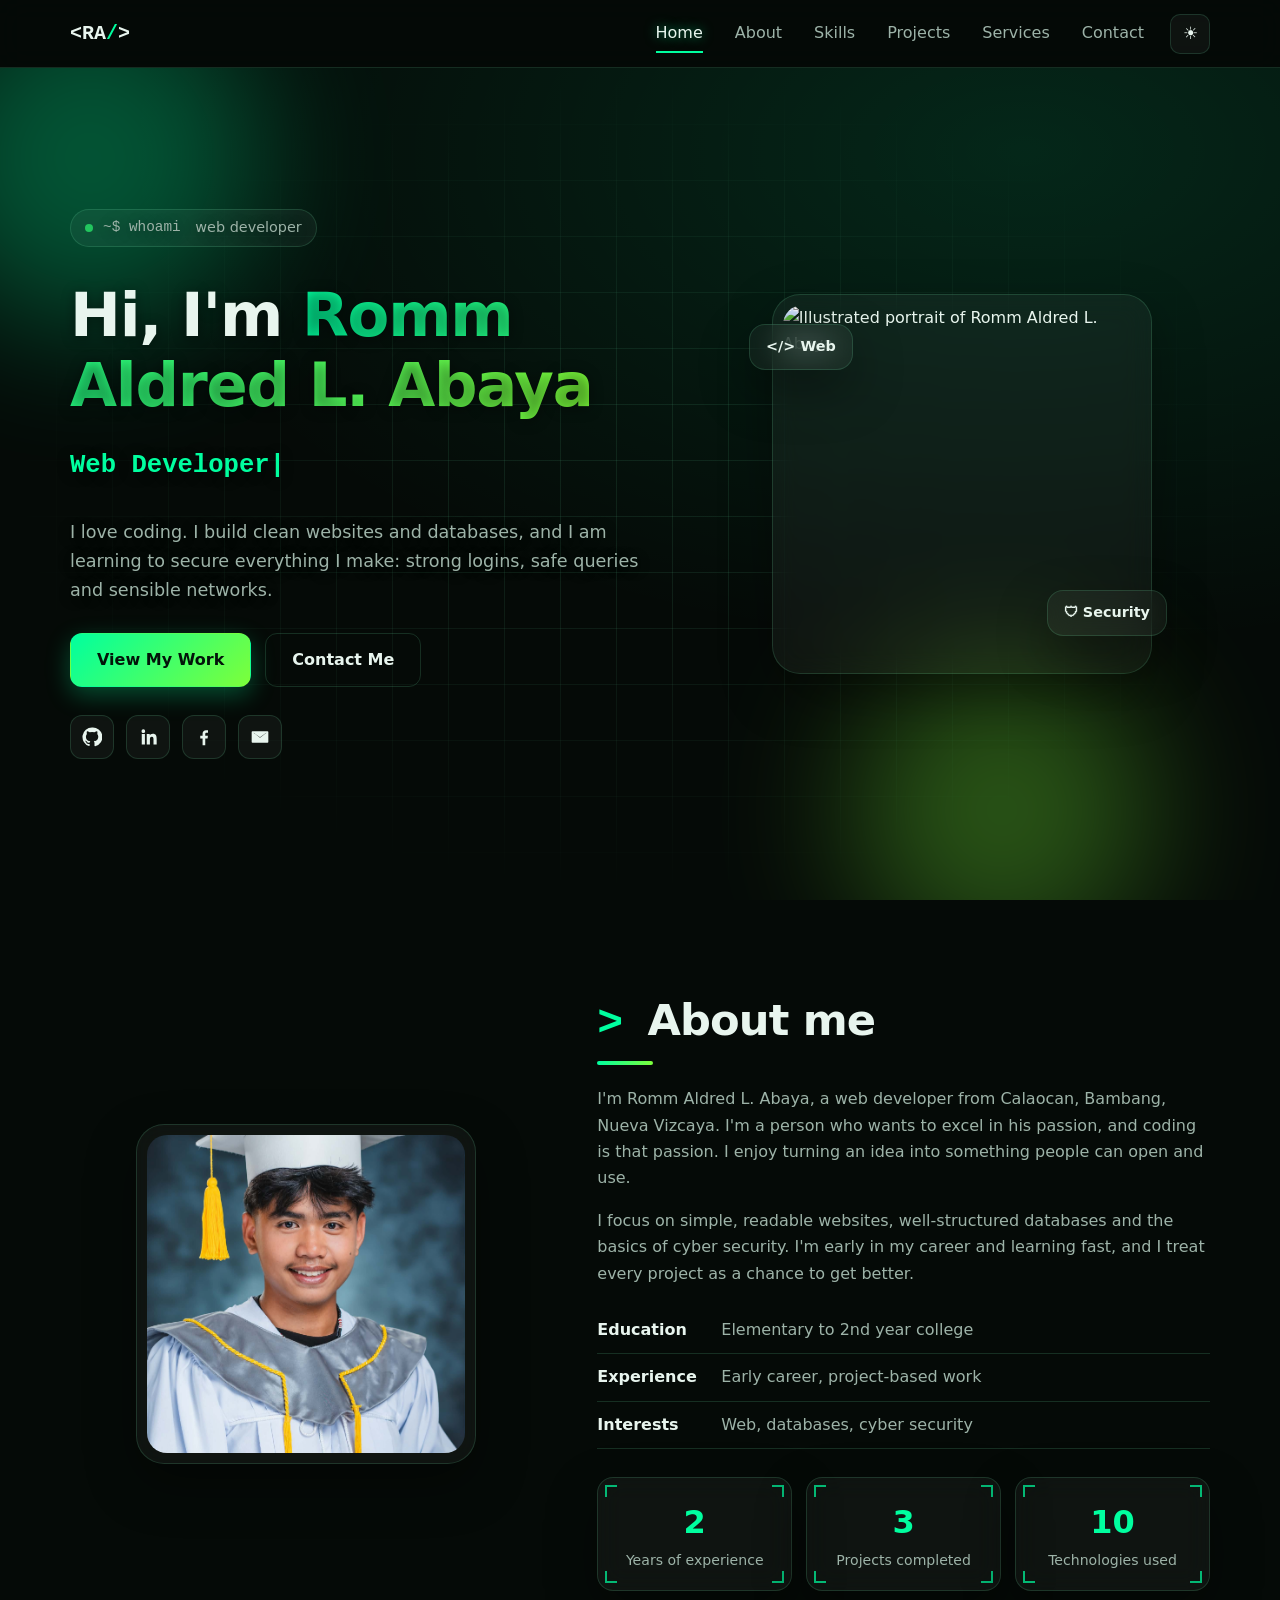
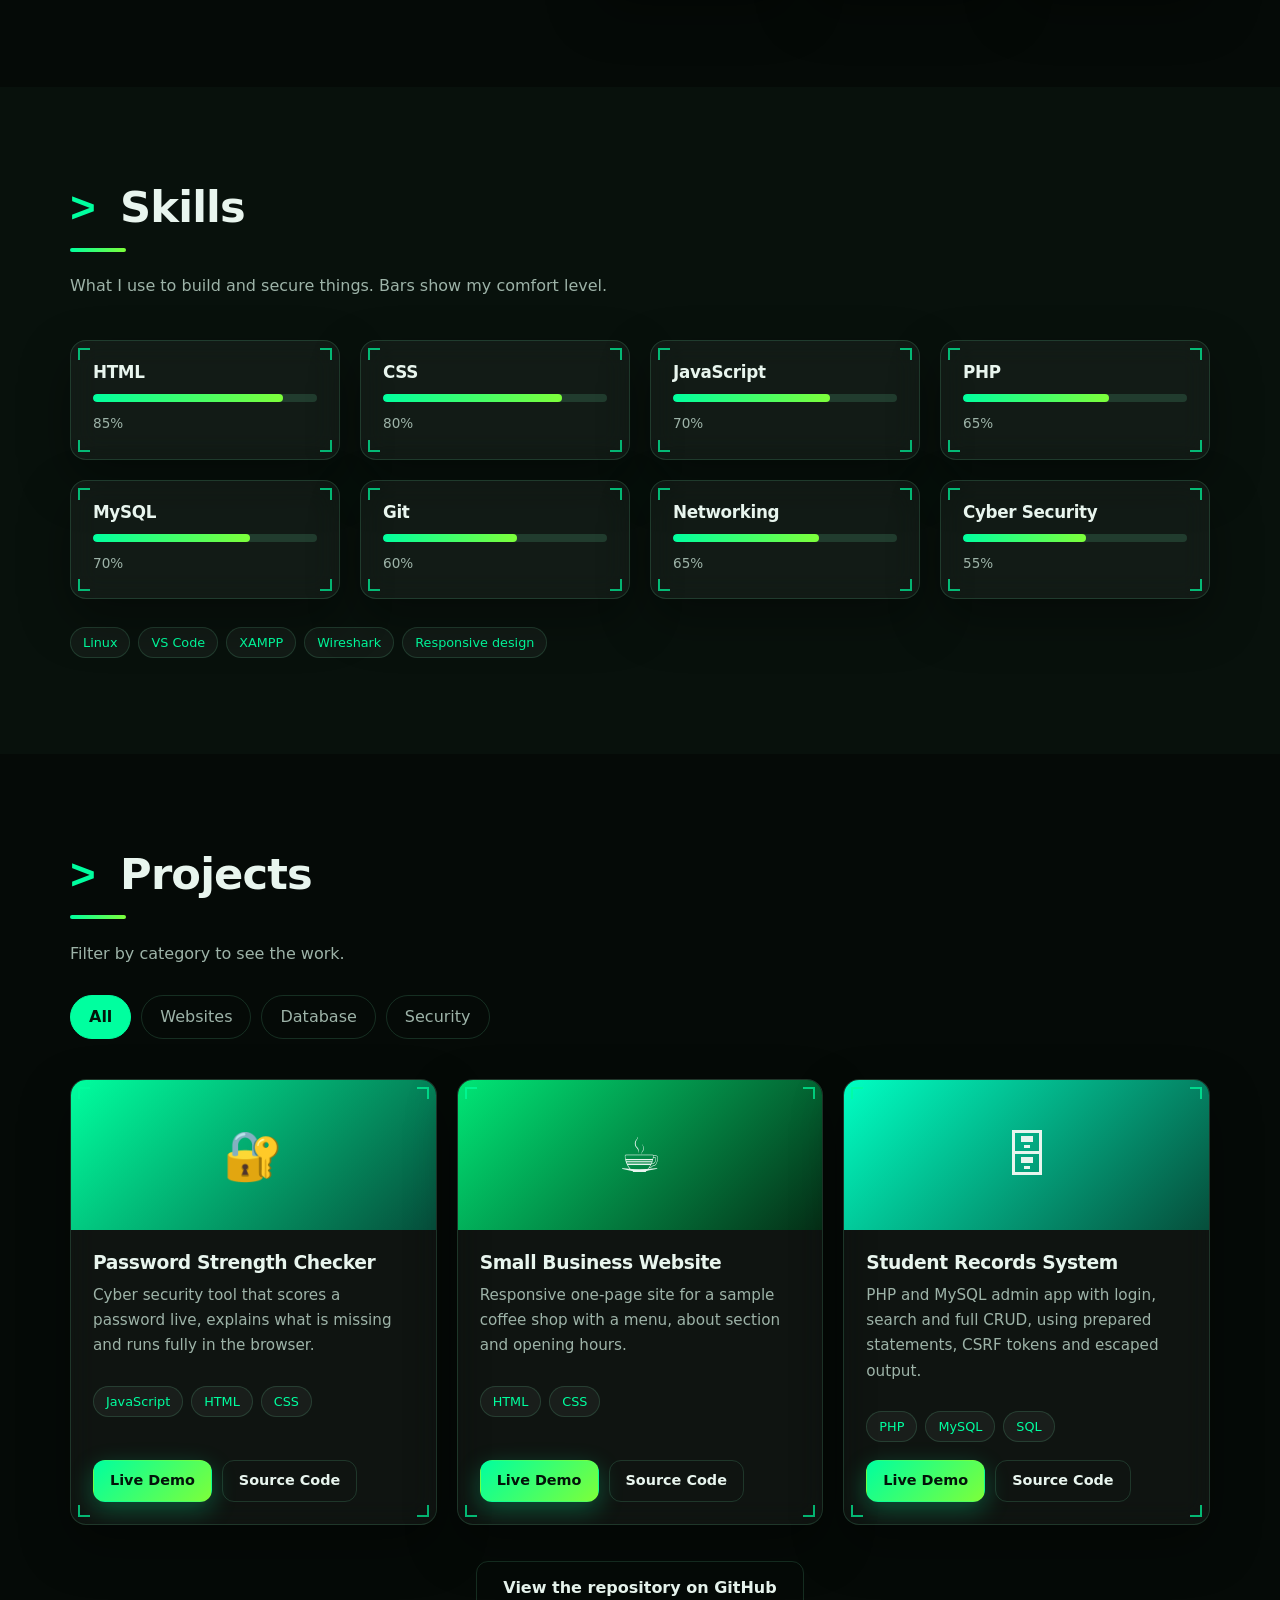
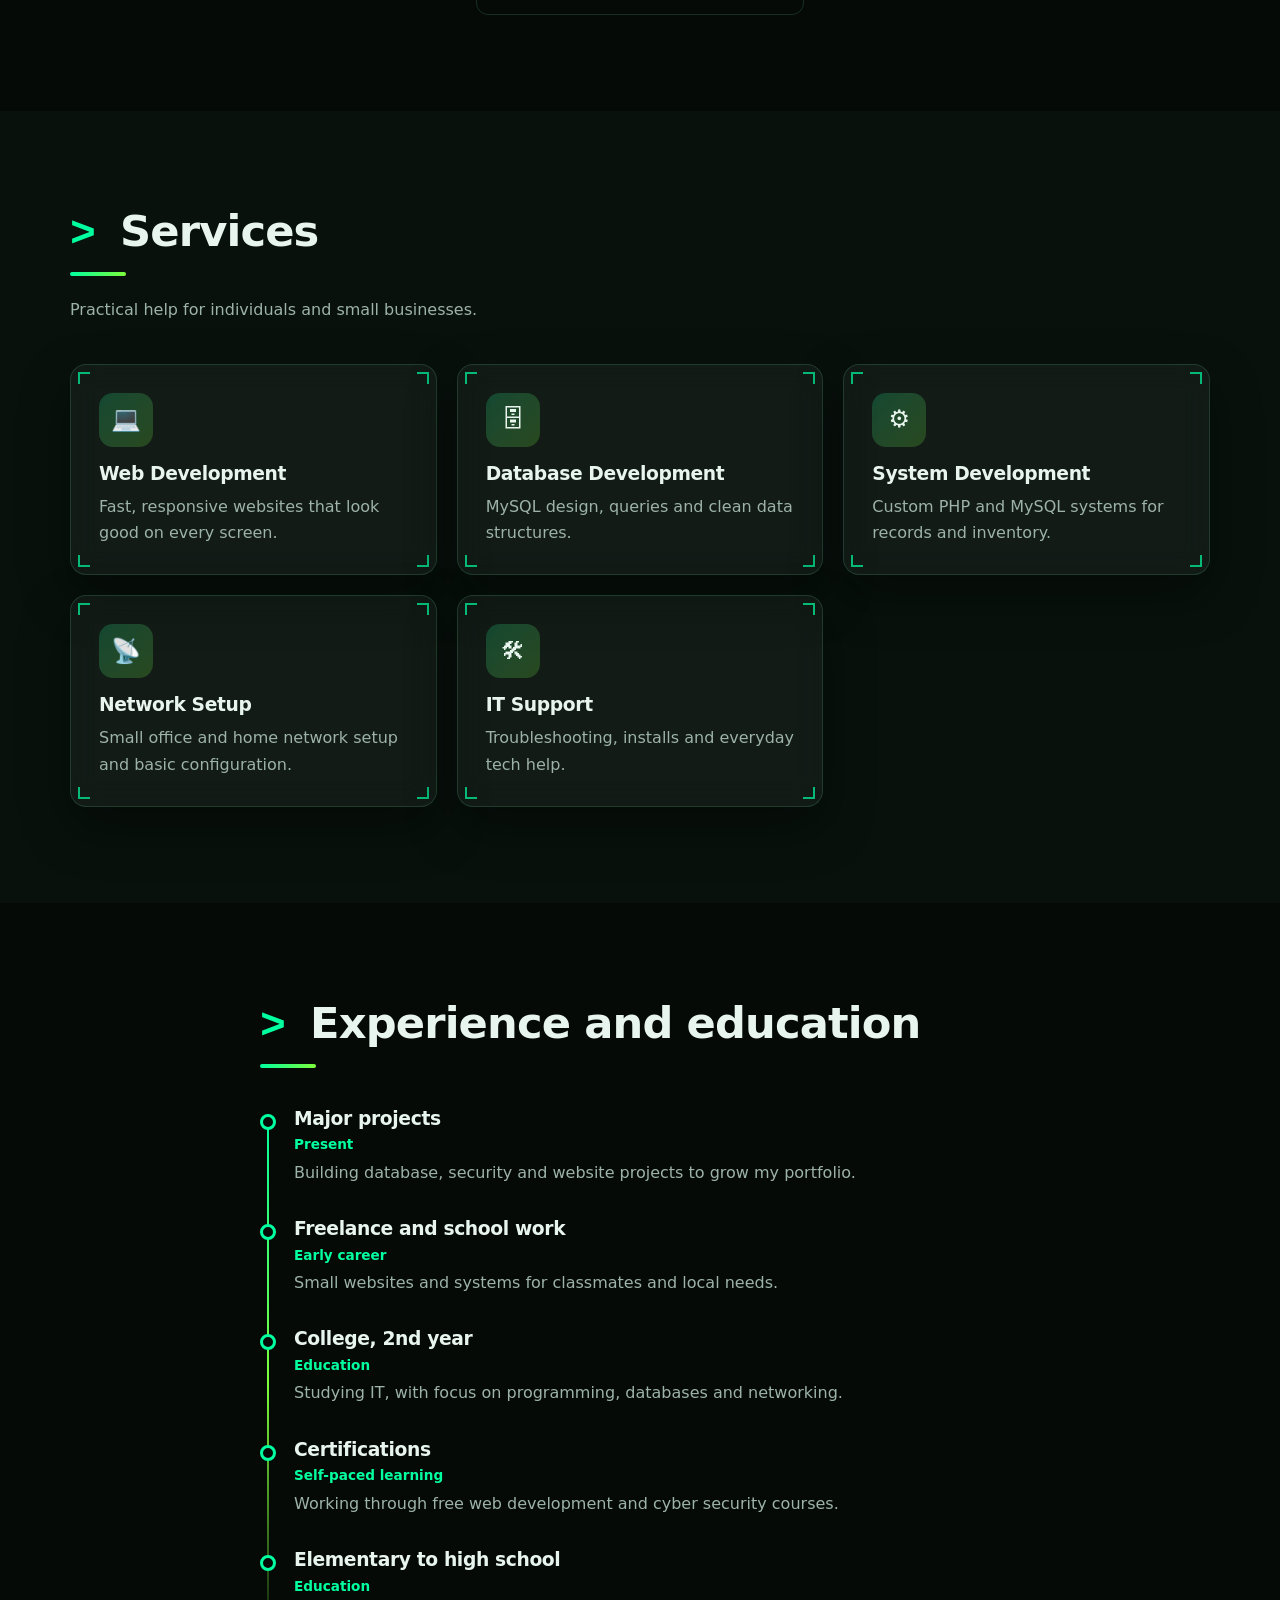
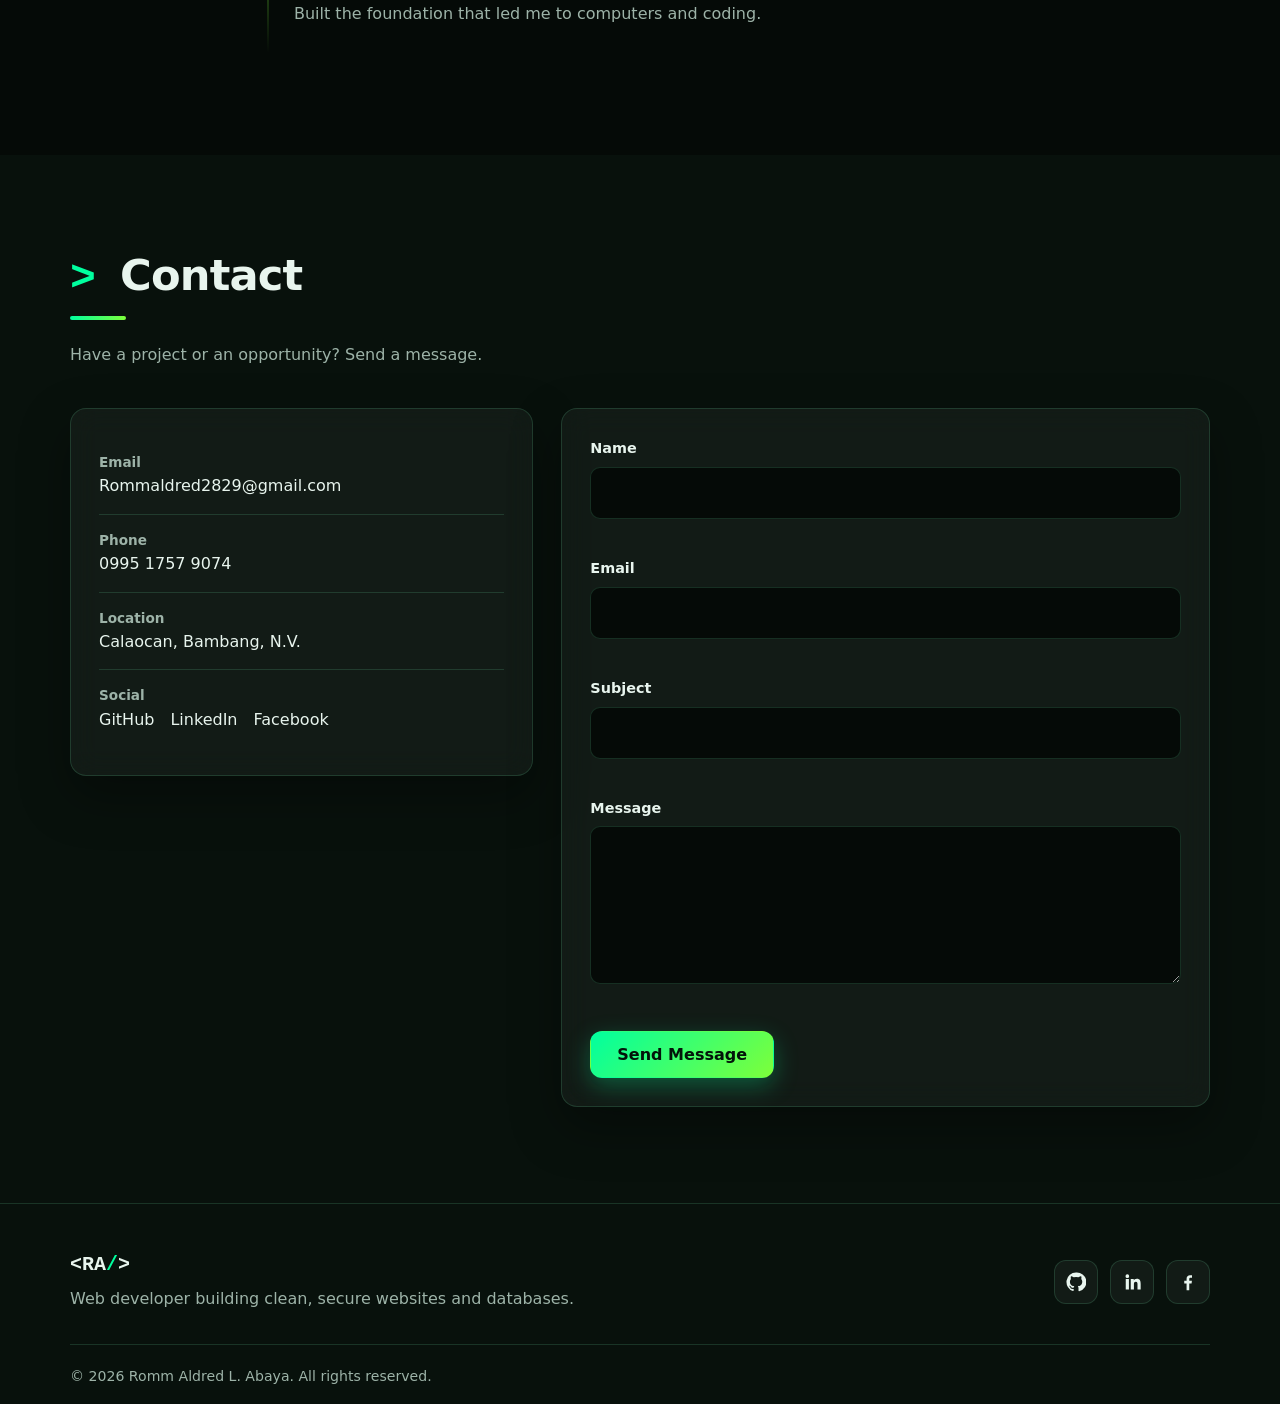
==== commit da36b682: "Update index.html" ====
--- a/index.html
+++ b/index.html
@@ -50,7 +50,7 @@
       </ul>
     </div>
     <div class="hero__media">
-      <div class="avatar glass"><img src="assets/images/profile.svg" alt="Illustrated portrait of Romm Aldred L. Abaya" width="400" height="400"></div>
+      <div class="avatar glass"><img src="assets/images/image1/rm.lpg" alt="Illustrated portrait of Romm Aldred L. Abaya" width="400" height="400"></div>
       <div class="chip glass chip--a">&lt;/&gt; Web</div>
       <div class="chip glass chip--b">🛡 Security</div>
     </div>
@@ -60,7 +60,7 @@
 <section id="about" class="section">
   <div class="container about">
     <div class="about__media reveal reveal--left">
-      <div class="avatar glass"><img src="assets/images/profile.svg" alt="Profile picture of Romm Aldred L. Abaya" width="400" height="400" loading="lazy"></div>
+      <div class="avatar glass"><img src="assets/images/image2/rom.jpg" alt="Profile picture of Romm Aldred L. Abaya" width="400" height="400" loading="lazy"></div>
     </div>
     <div class="reveal reveal--right">
       <h2 class="title">About me</h2>
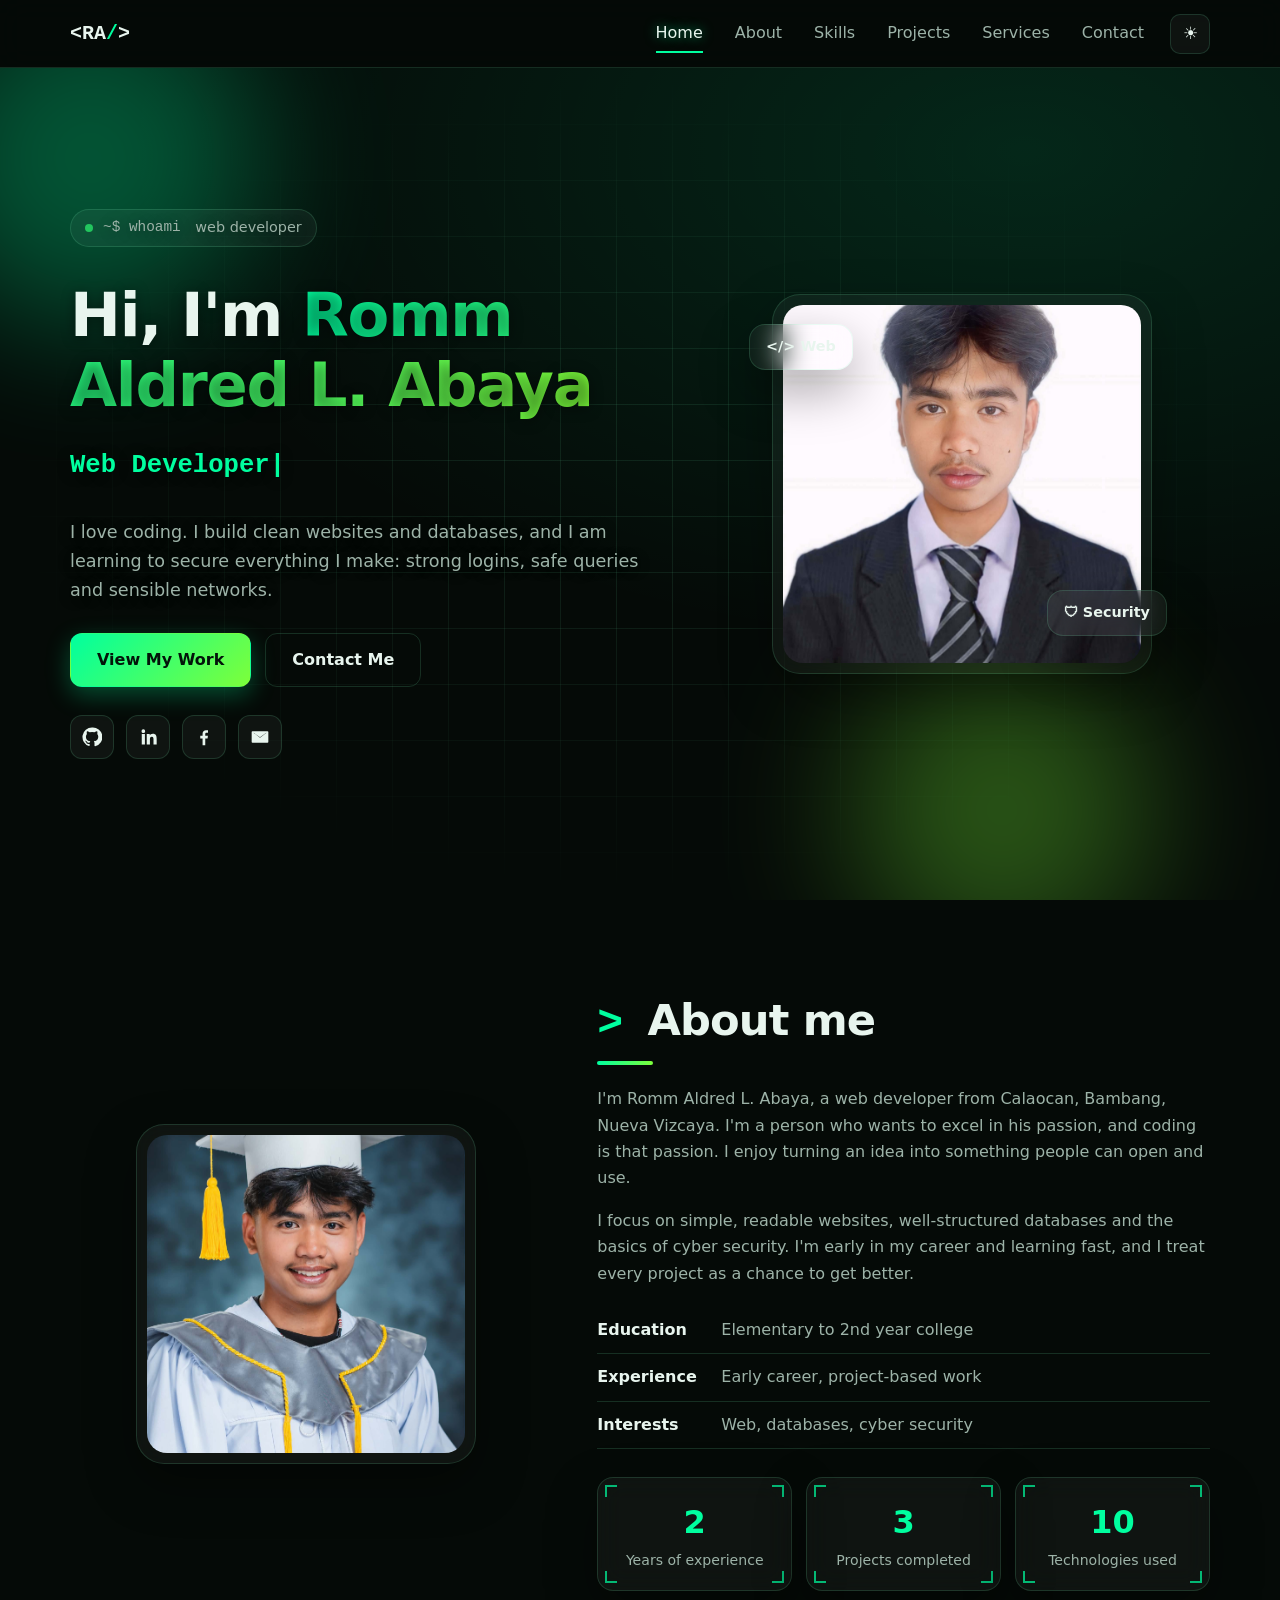
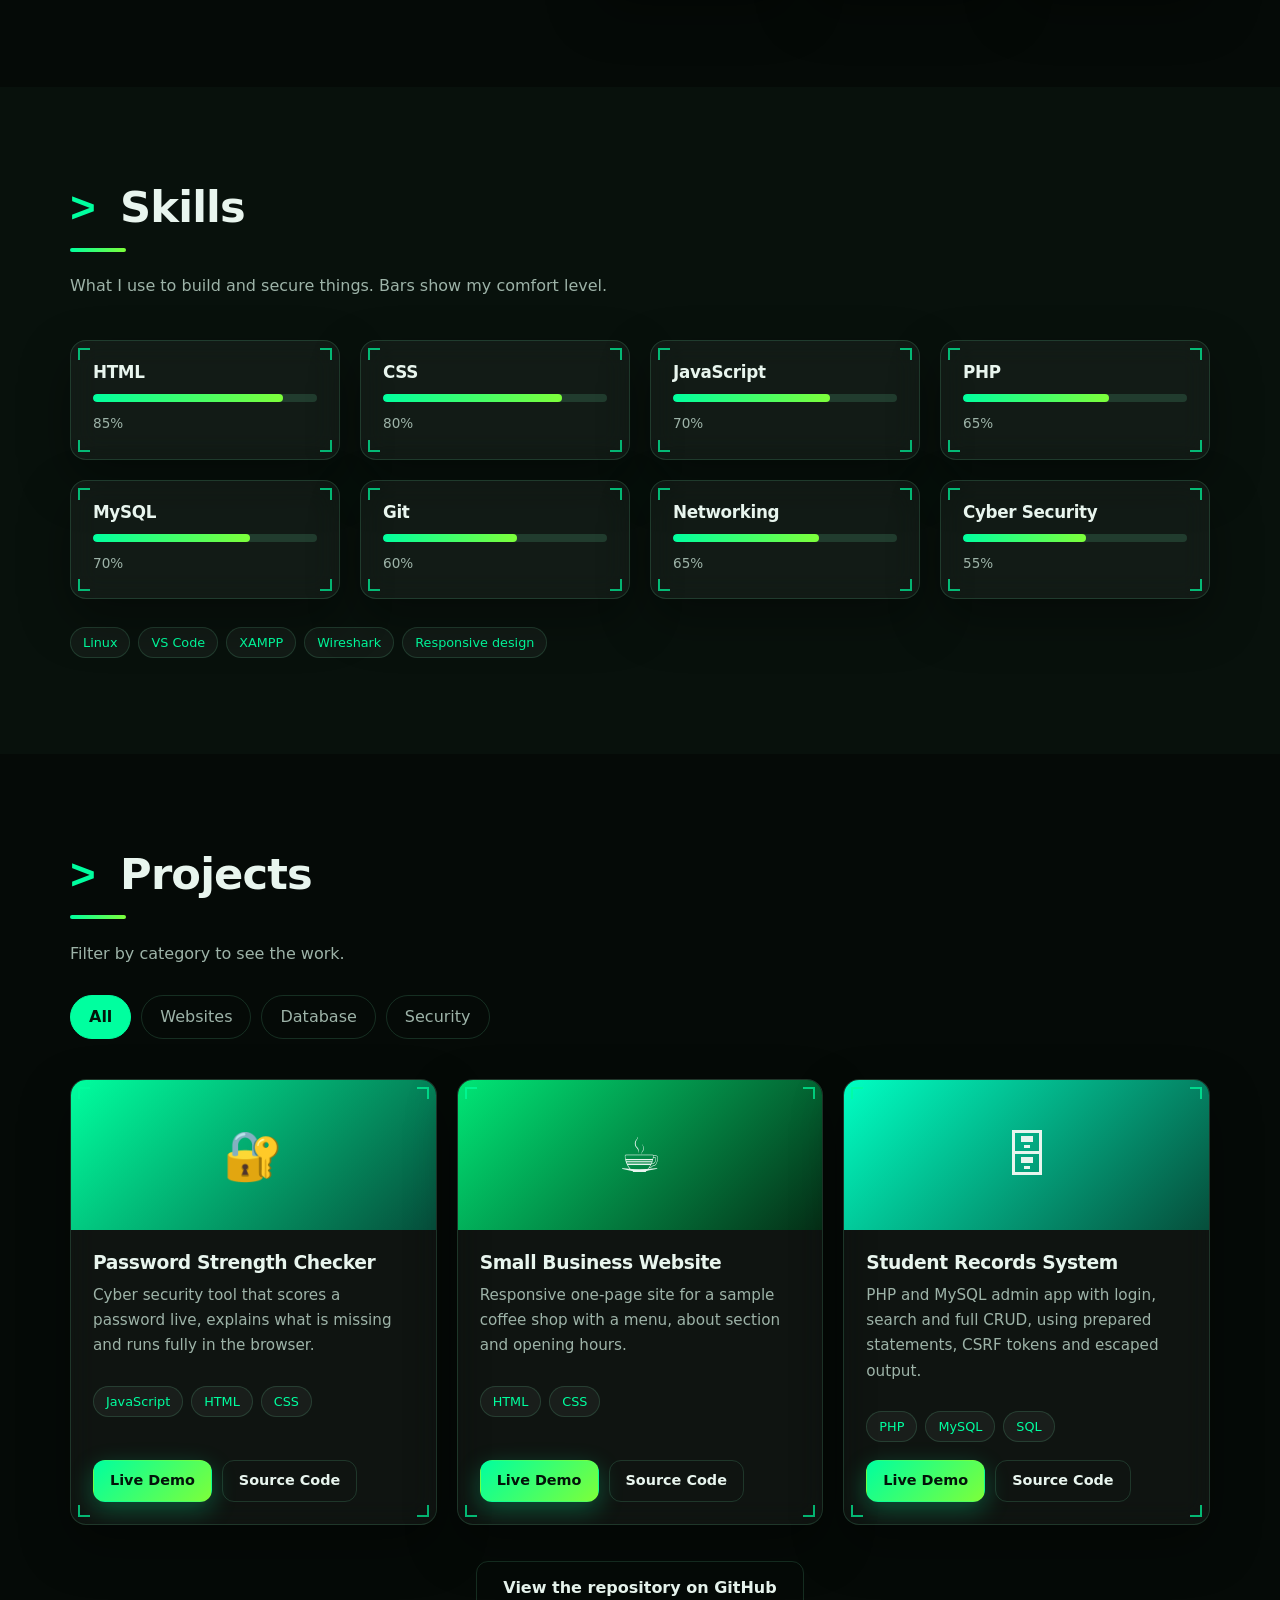
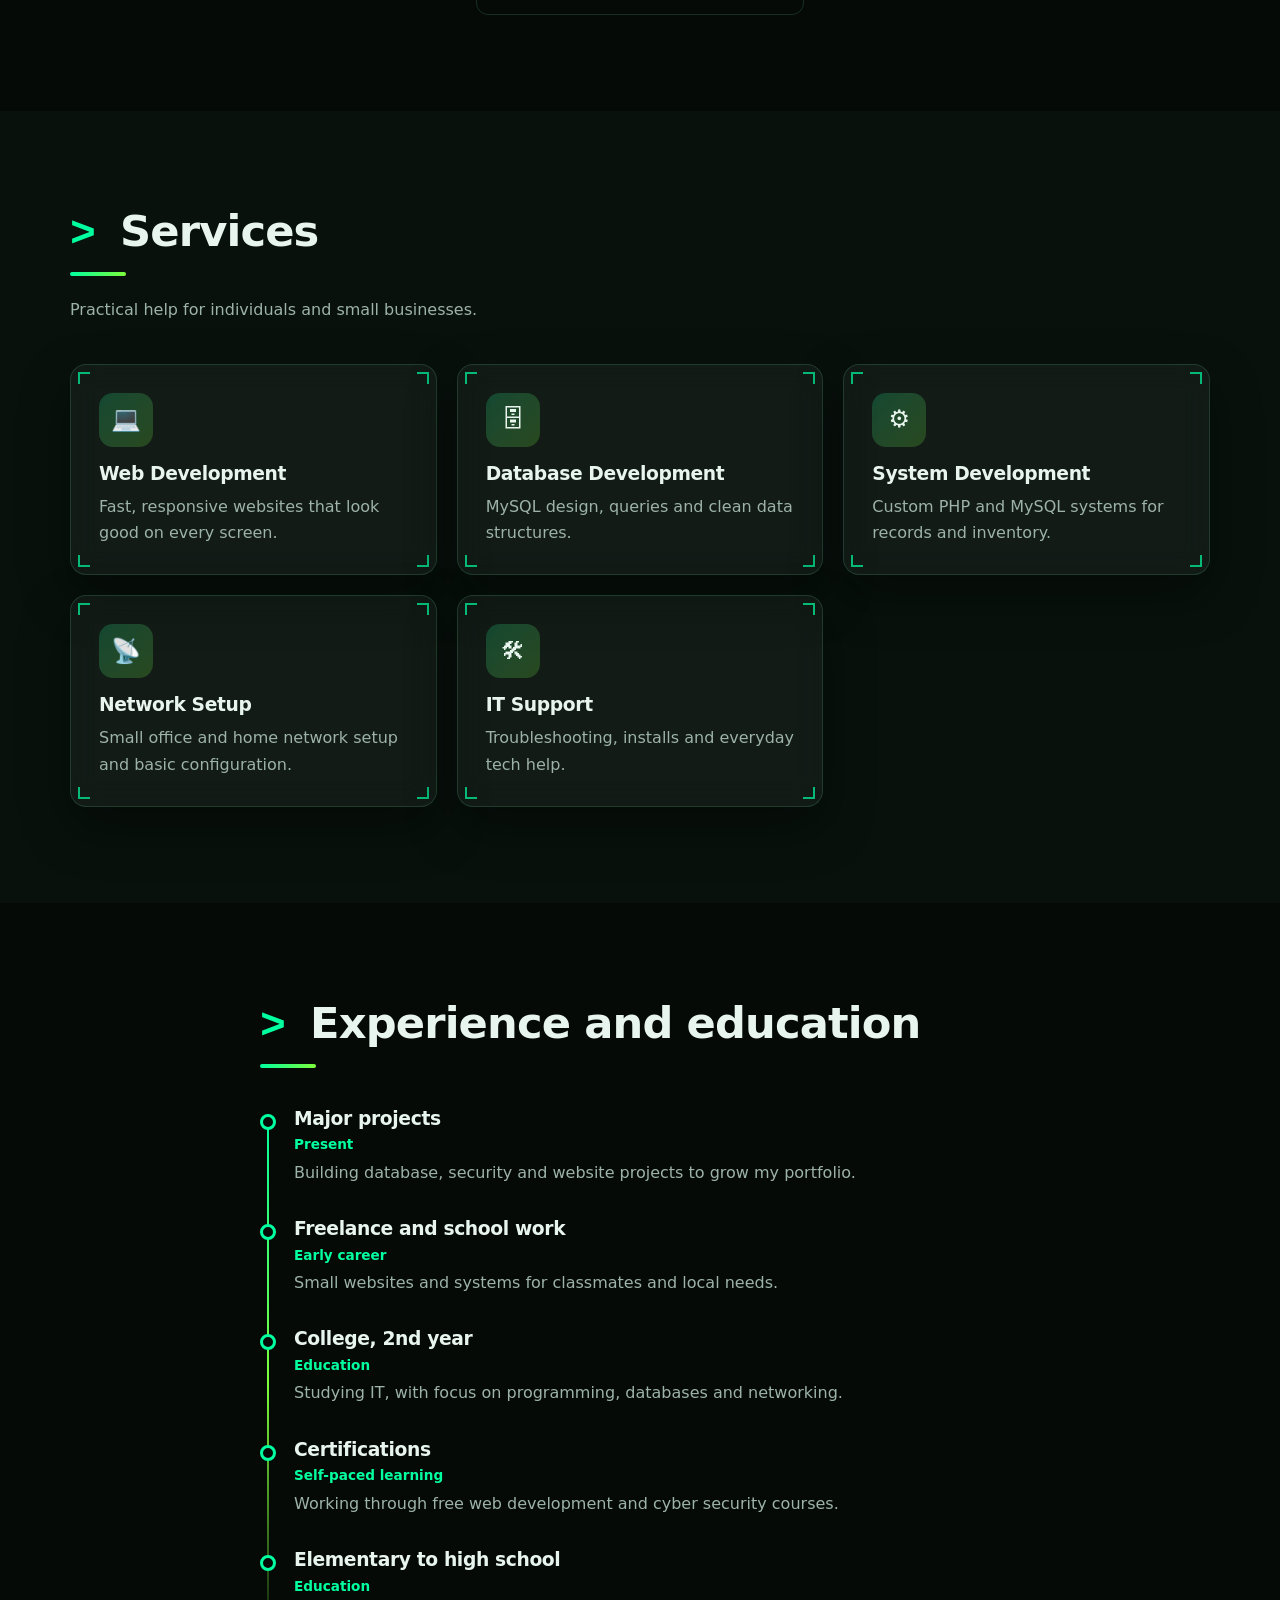
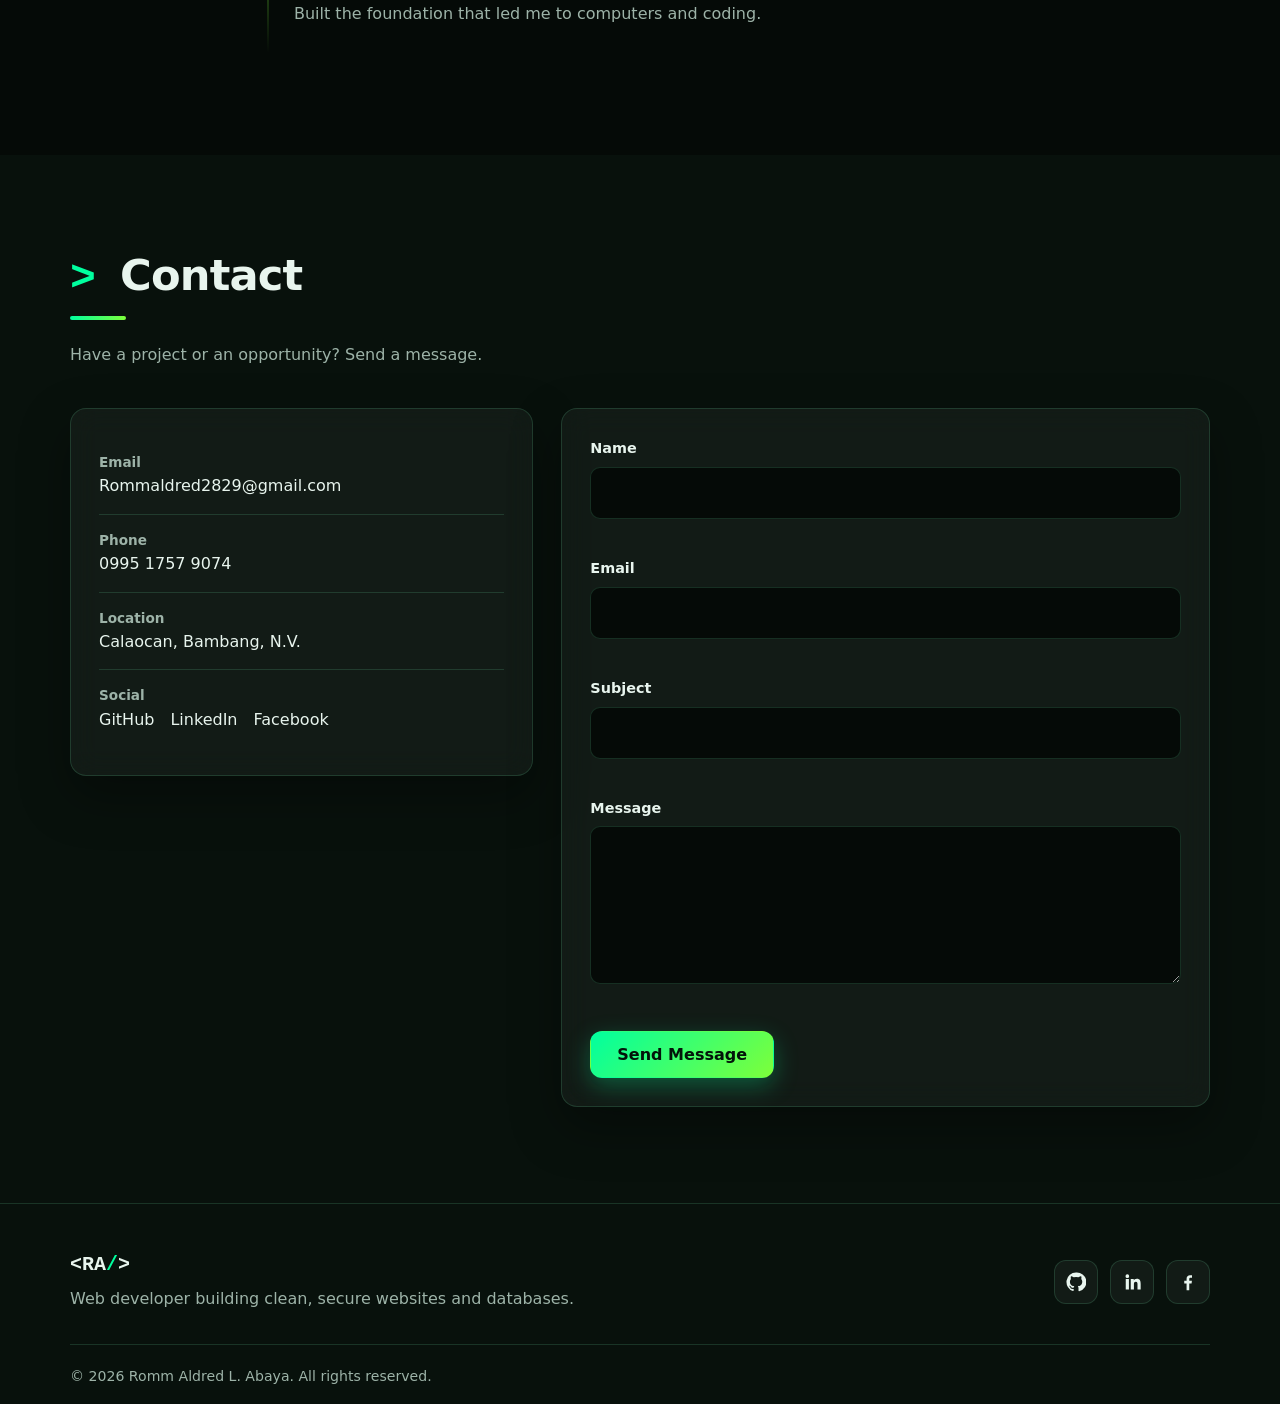
==== commit 2375fb79: "Update index.html" ====
--- a/index.html
+++ b/index.html
@@ -50,7 +50,7 @@
       </ul>
     </div>
     <div class="hero__media">
-      <div class="avatar glass"><img src="assets/images/image1/rm.lpg" alt="Illustrated portrait of Romm Aldred L. Abaya" width="400" height="400"></div>
+      <div class="avatar glass"><img src="assets/images/image1/rm.jpg" alt="Illustrated portrait of Romm Aldred L. Abaya" width="400" height="400"></div>
       <div class="chip glass chip--a">&lt;/&gt; Web</div>
       <div class="chip glass chip--b">🛡 Security</div>
     </div>
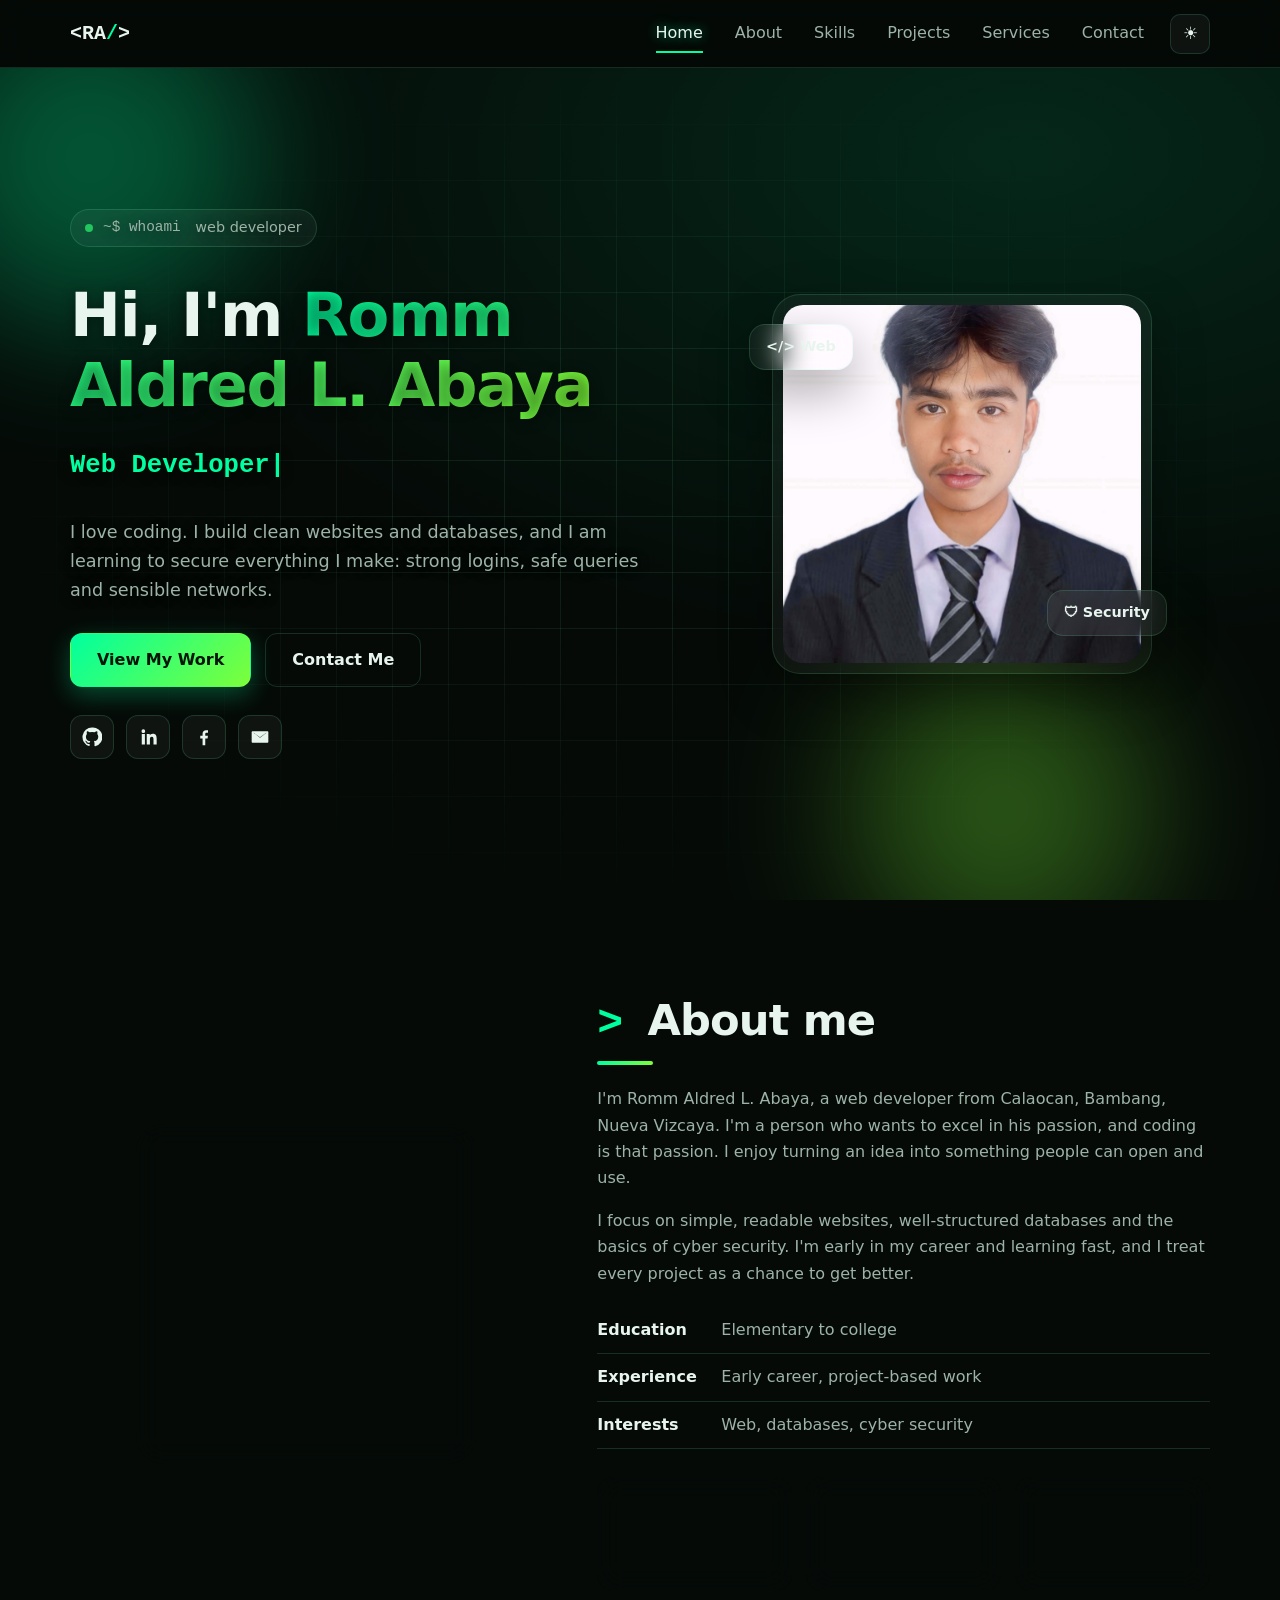
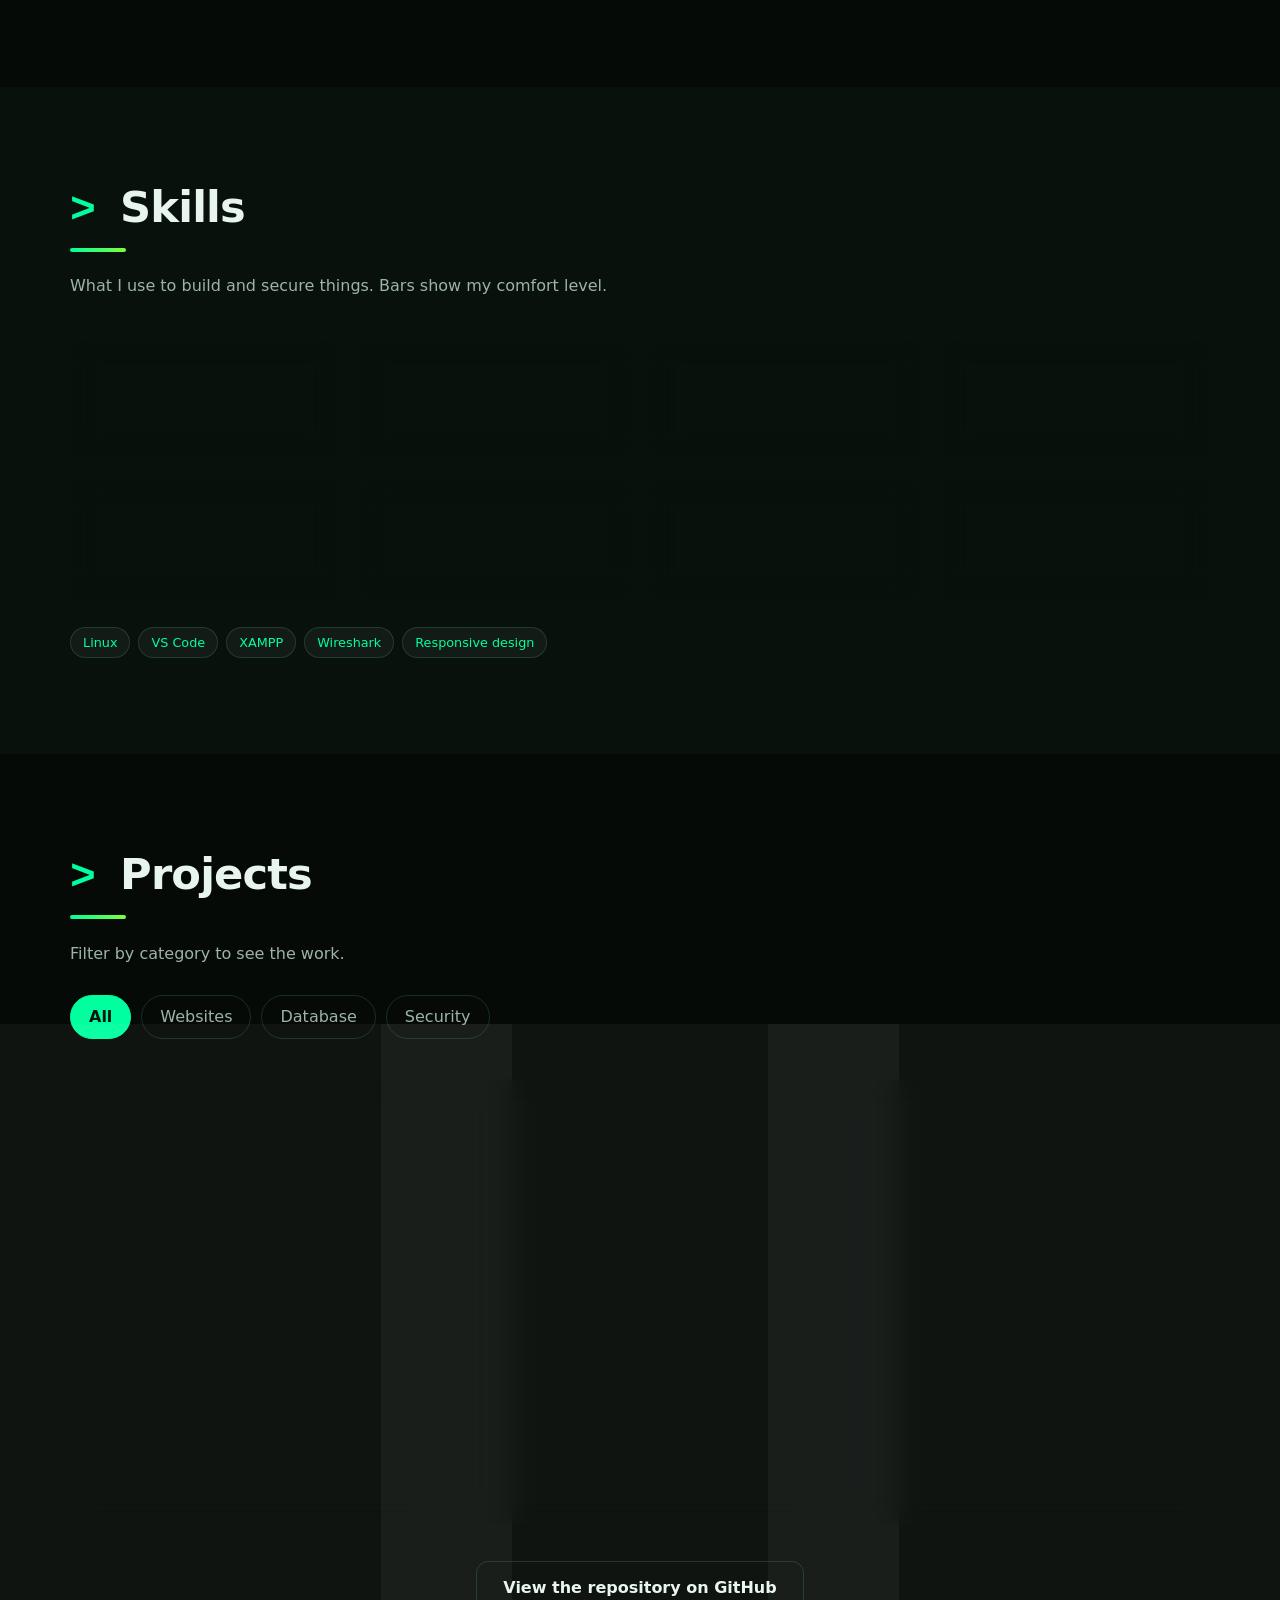
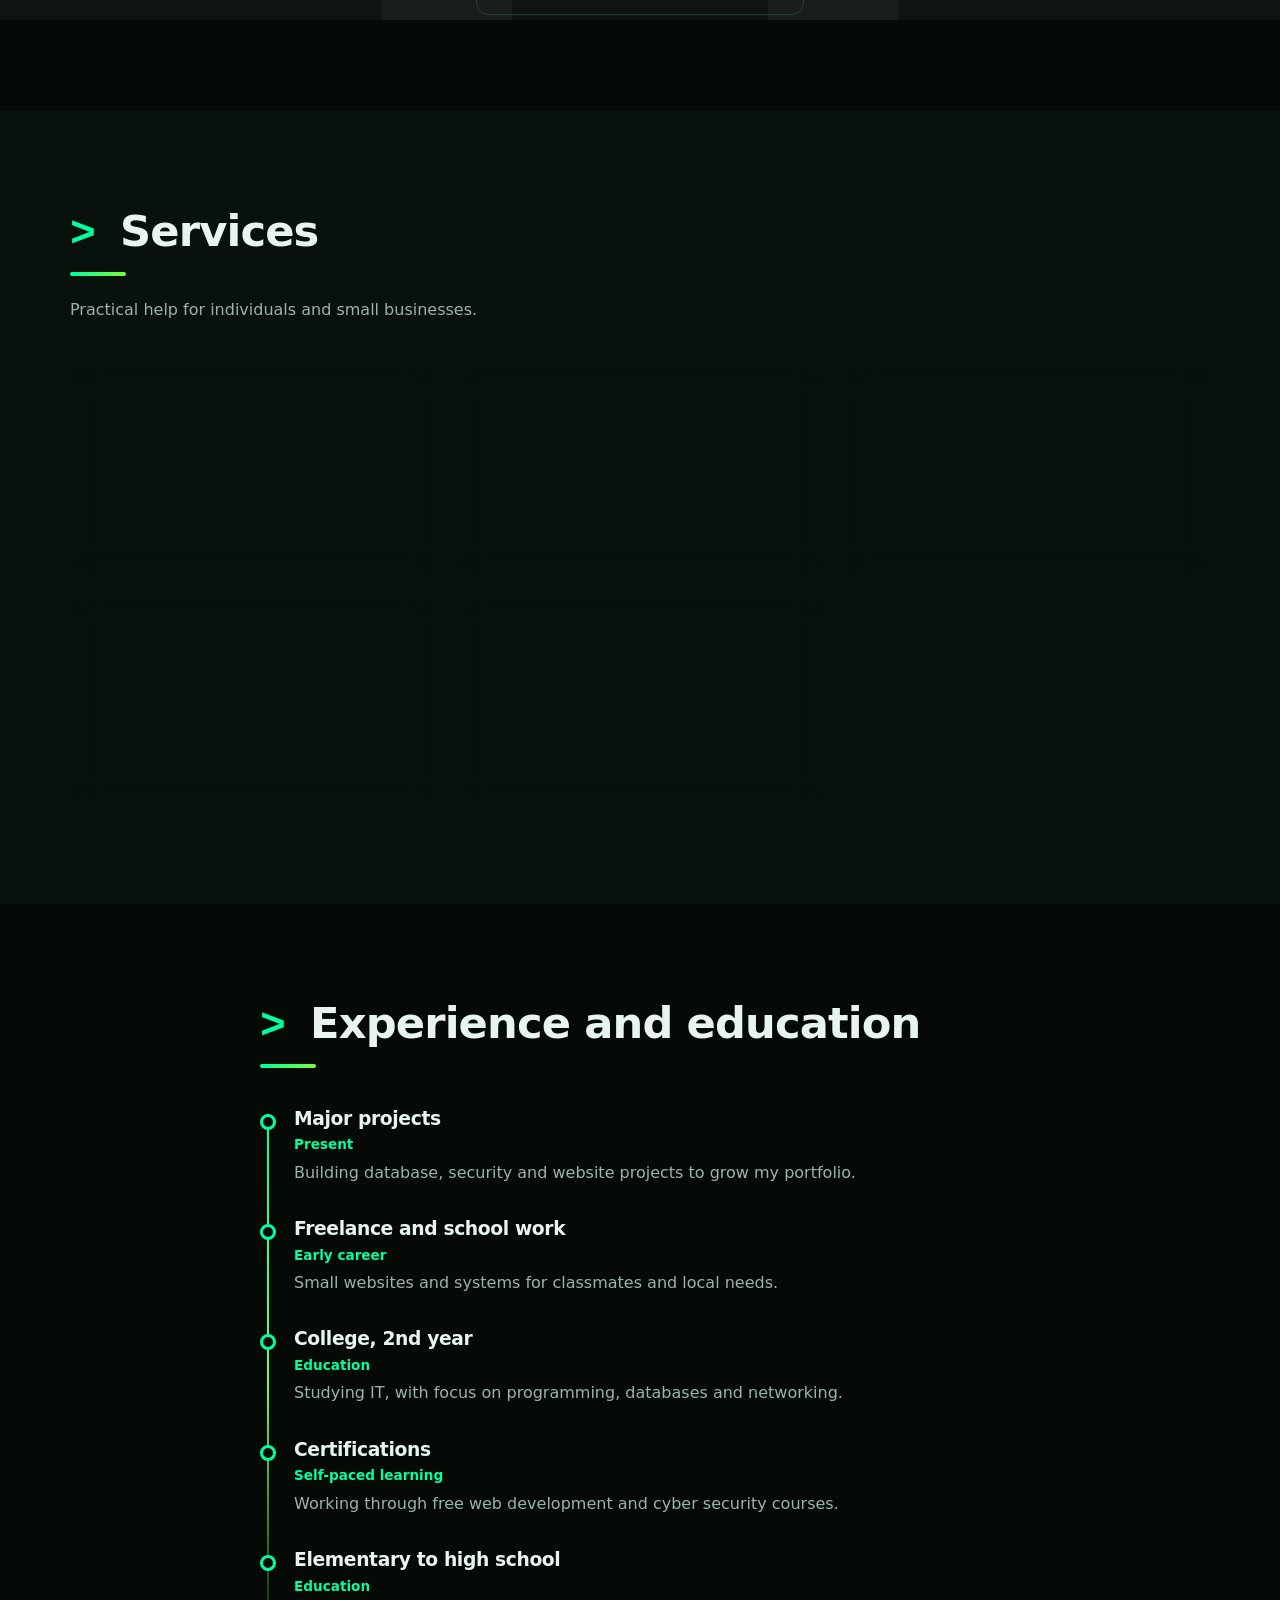
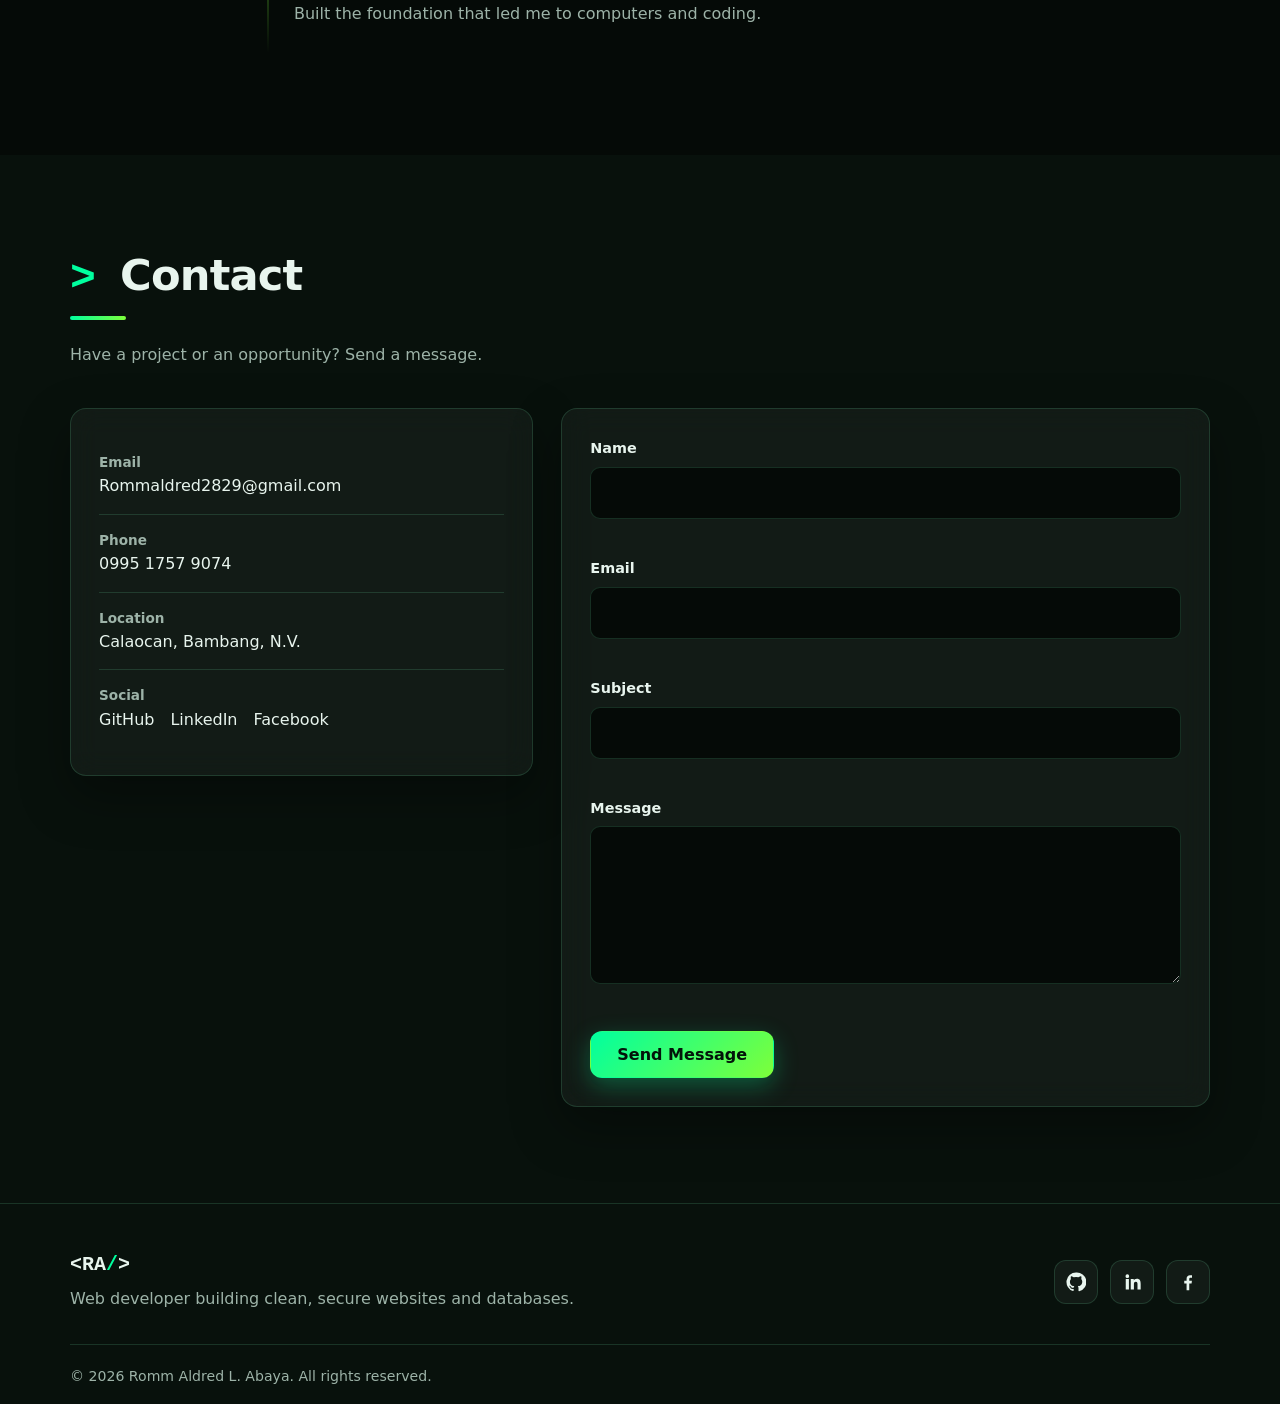
==== commit fa6d139c: "Update index.html" ====
--- a/index.html
+++ b/index.html
@@ -67,7 +67,7 @@
       <p>I'm Romm Aldred L. Abaya, a web developer from Calaocan, Bambang, Nueva Vizcaya. I'm a person who wants to excel in his passion, and coding is that passion. I enjoy turning an idea into something people can open and use.</p>
       <p>I focus on simple, readable websites, well-structured databases and the basics of cyber security. I'm early in my career and learning fast, and I treat every project as a chance to get better.</p>
       <ul class="facts">
-        <li><strong>Education</strong> Elementary to 2nd year college</li>
+        <li><strong>Education</strong> Elementary to college</li>
         <li><strong>Experience</strong> Early career, project-based work</li>
         <li><strong>Interests</strong> Web, databases, cyber security</li>
       </ul>
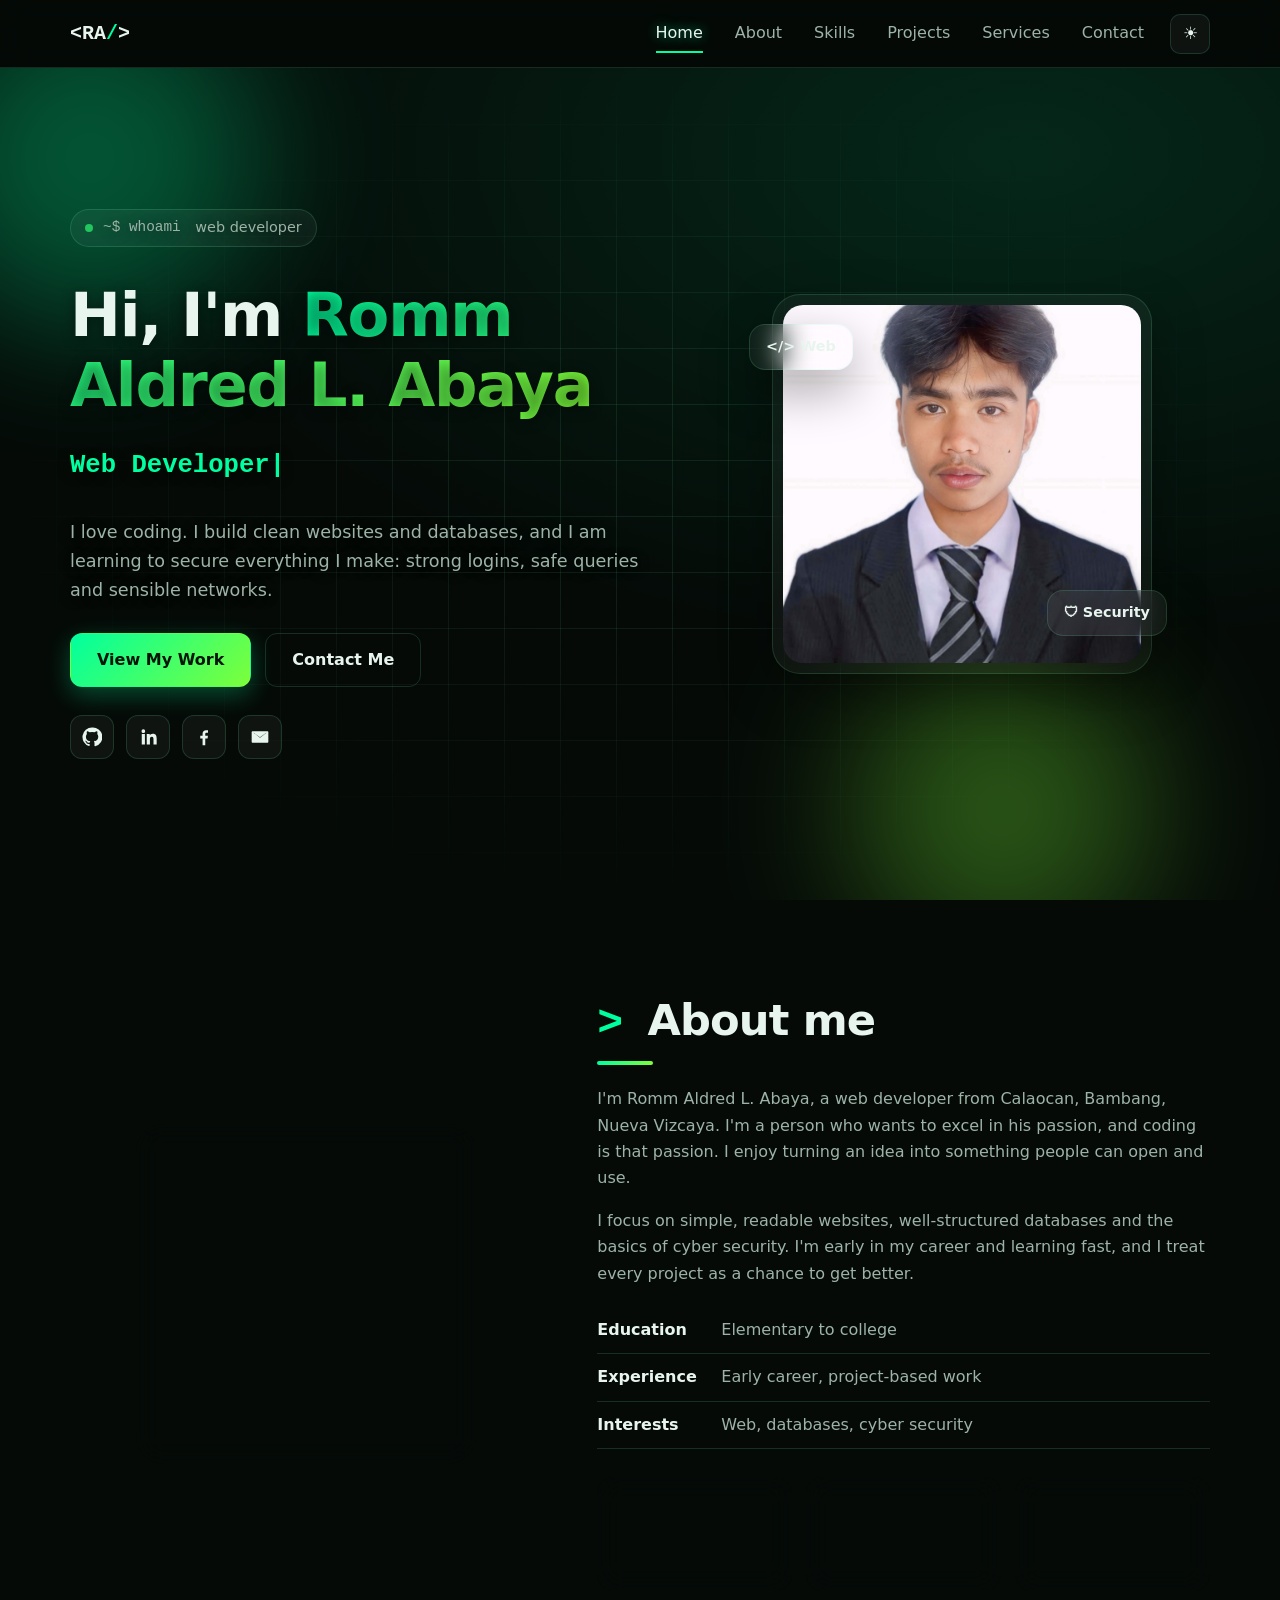
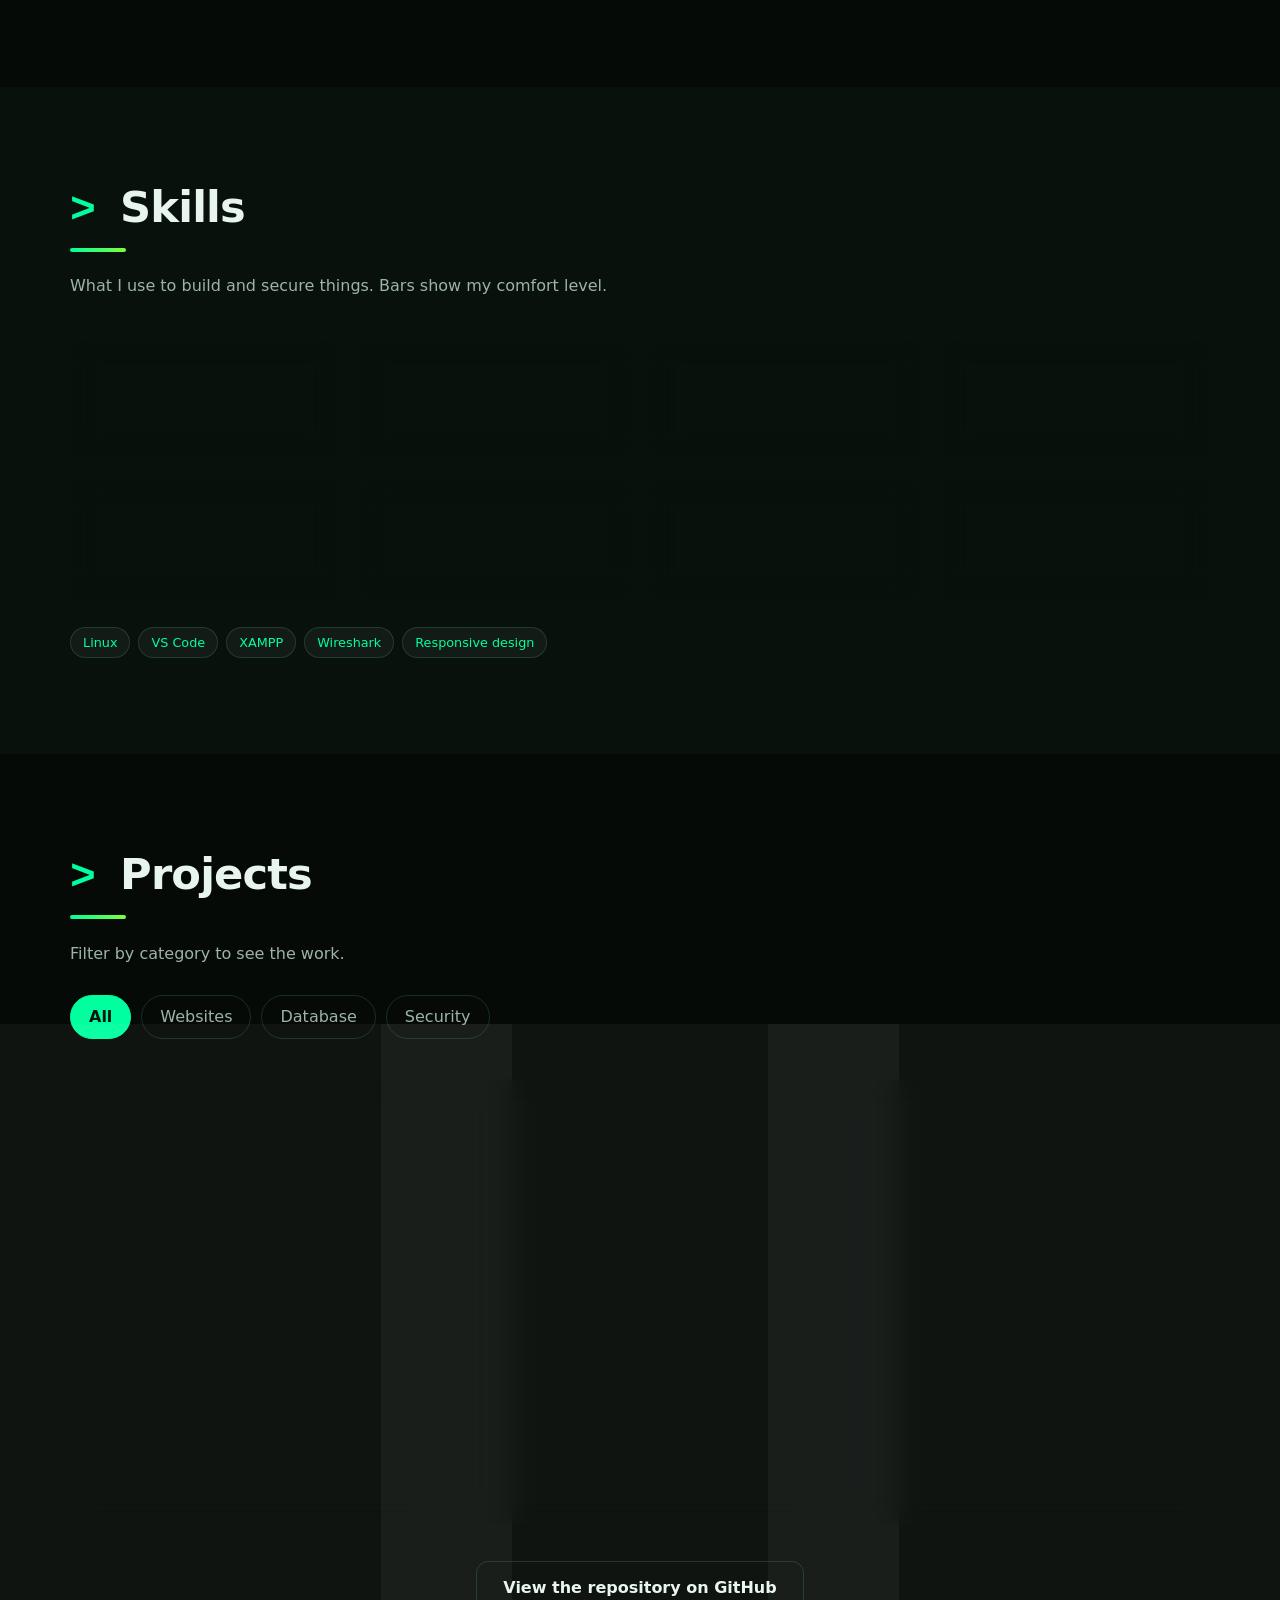
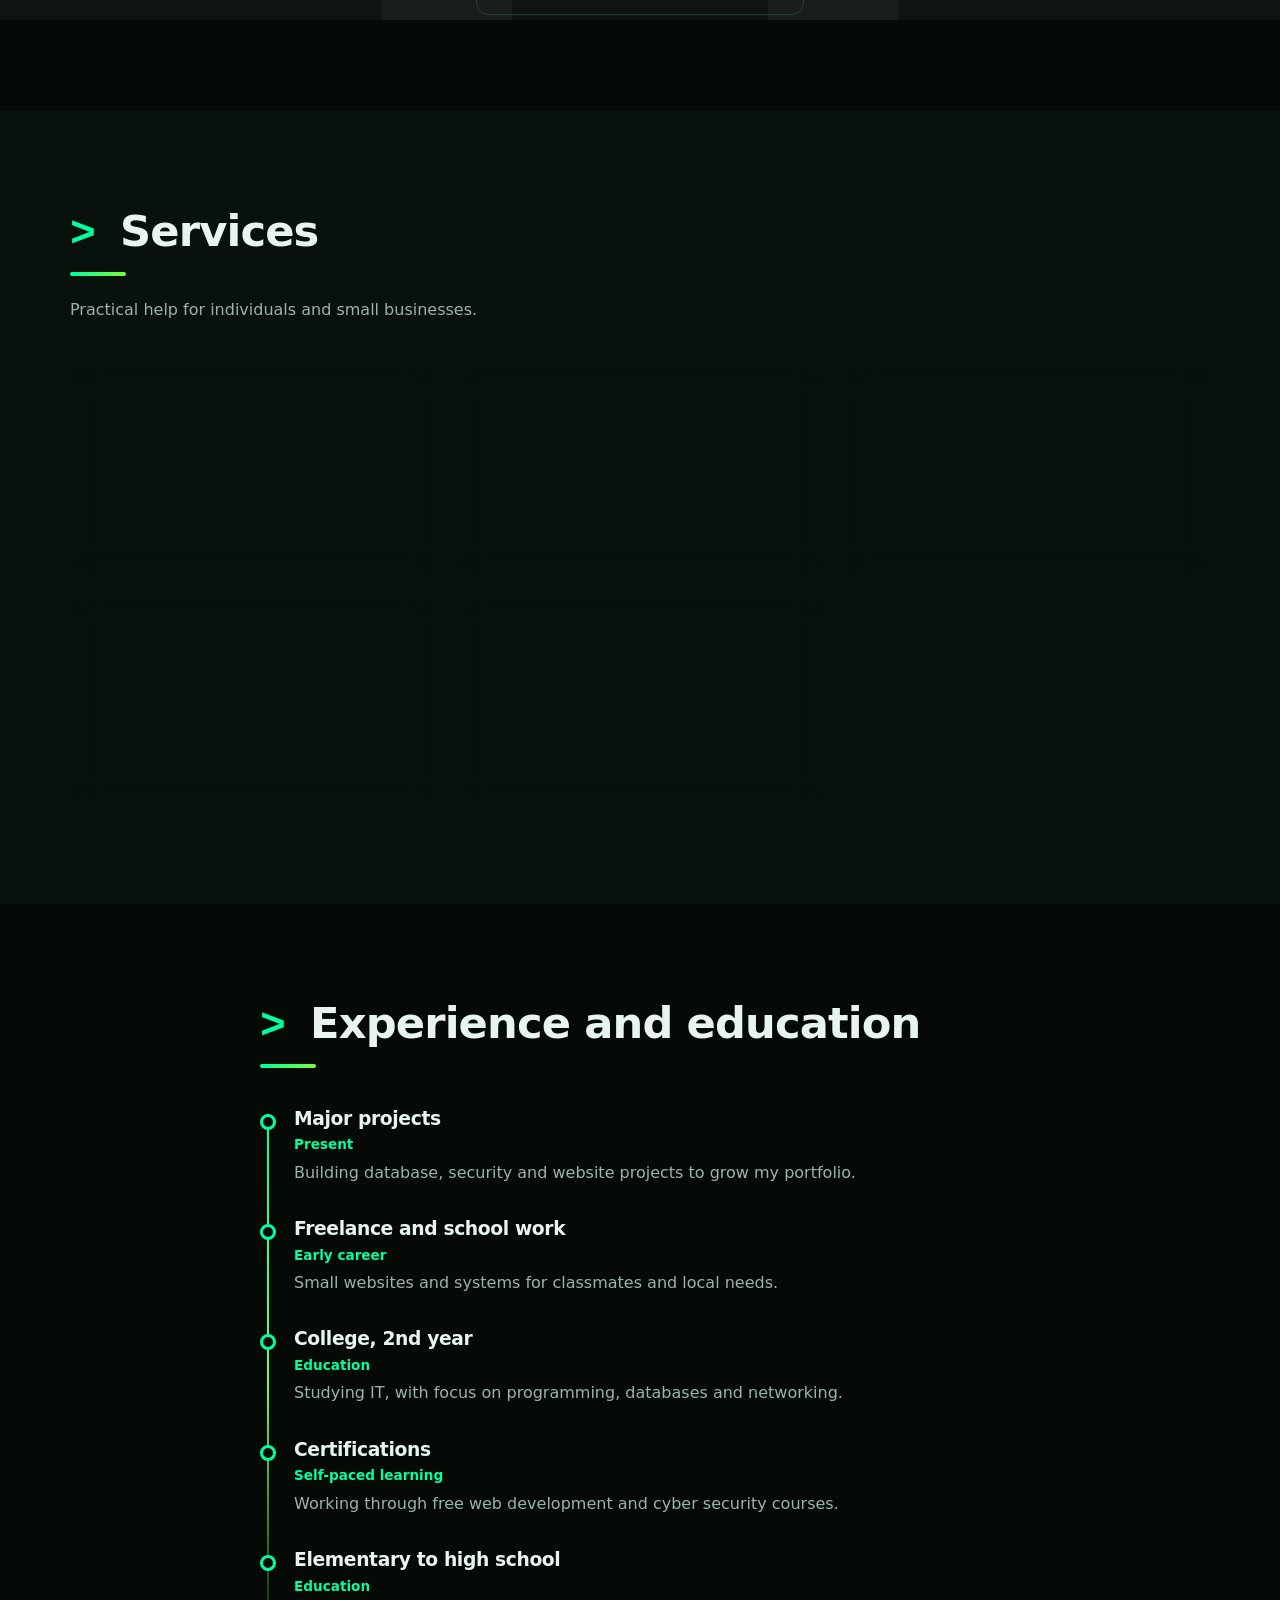
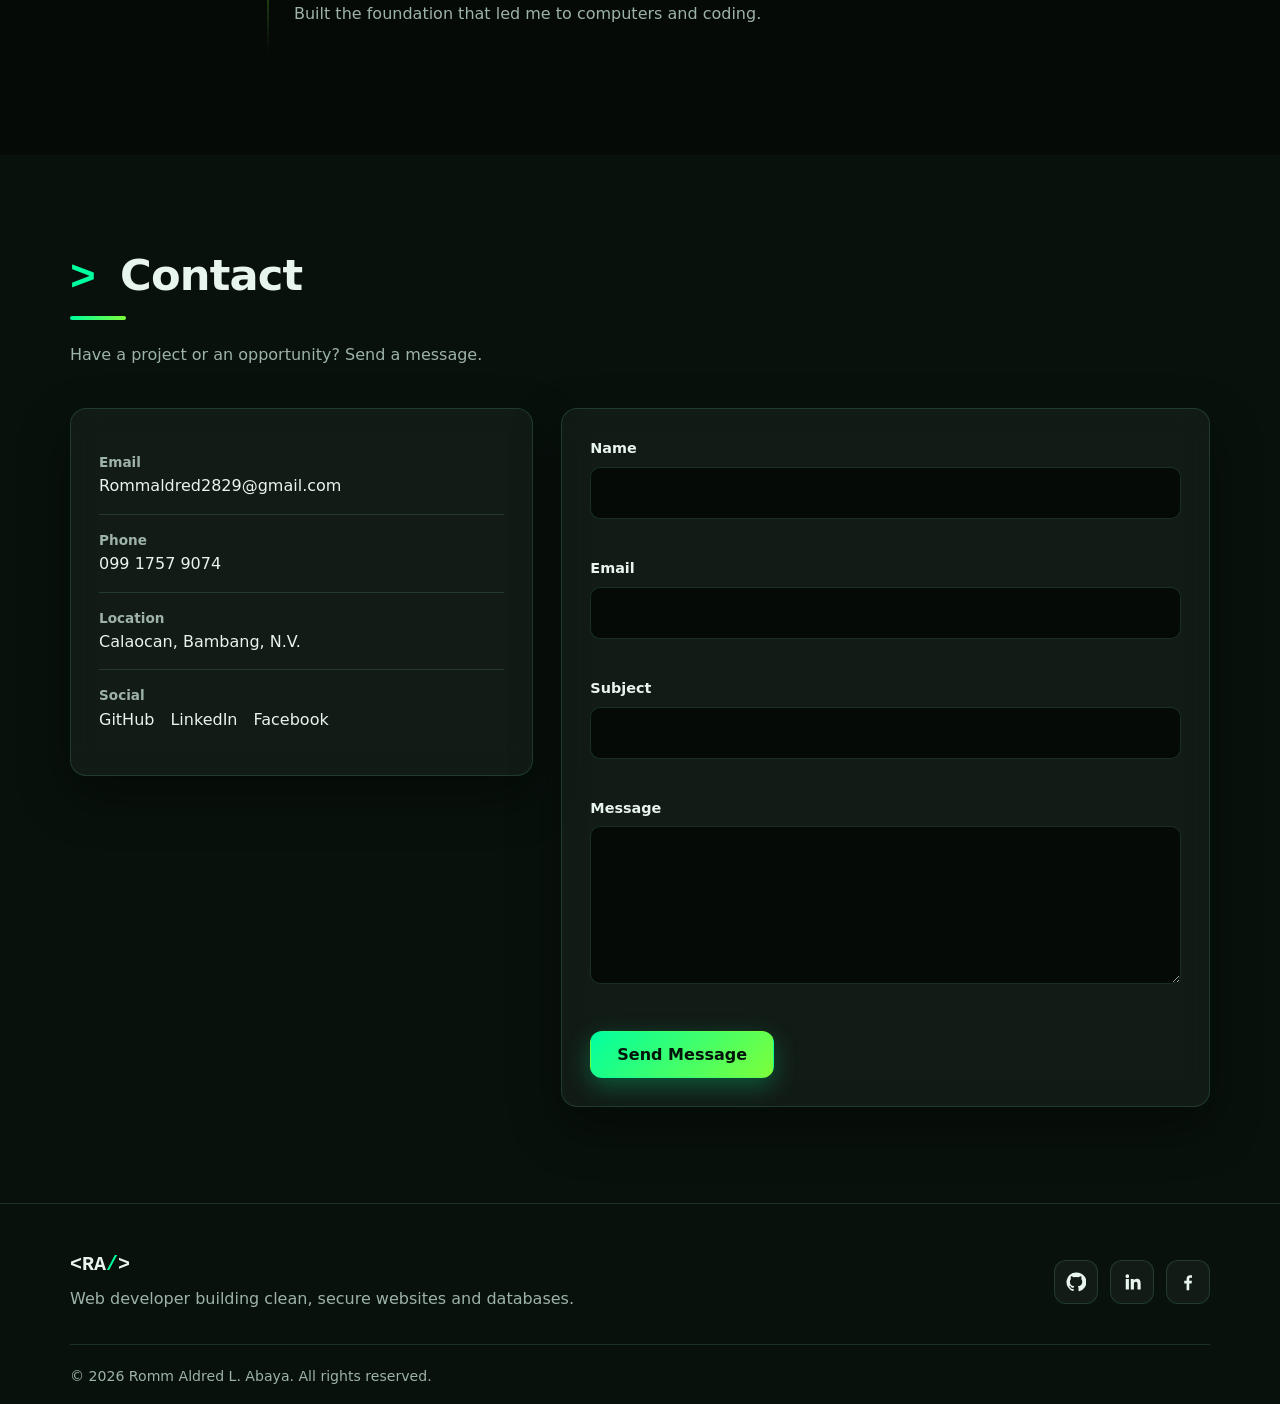
==== commit f6eb9cd3: "Fix phone number format in contact section" ====
--- a/index.html
+++ b/index.html
@@ -170,7 +170,7 @@
     <div class="contact">
       <ul class="contact__info glass reveal reveal--left">
         <li><strong>Email</strong><a href="mailto:Rommaldred2829@gmail.com">Rommaldred2829@gmail.com</a></li>
-        <li><strong>Phone</strong><a href="tel:099517579074">0995 1757 9074</a></li>
+        <li><strong>Phone</strong><a href="tel:09917579074">099 1757 9074</a></li>
         <li><strong>Location</strong><span>Calaocan, Bambang, N.V.</span></li>
         <li><strong>Social</strong><span class="contact__social"><a href="https://github.com" data-gh="" target="_blank" rel="noopener">GitHub</a><a href="https://linkedin.com" target="_blank" rel="noopener">LinkedIn</a><a href="https://facebook.com" target="_blank" rel="noopener">Facebook</a></span></li>
       </ul>
